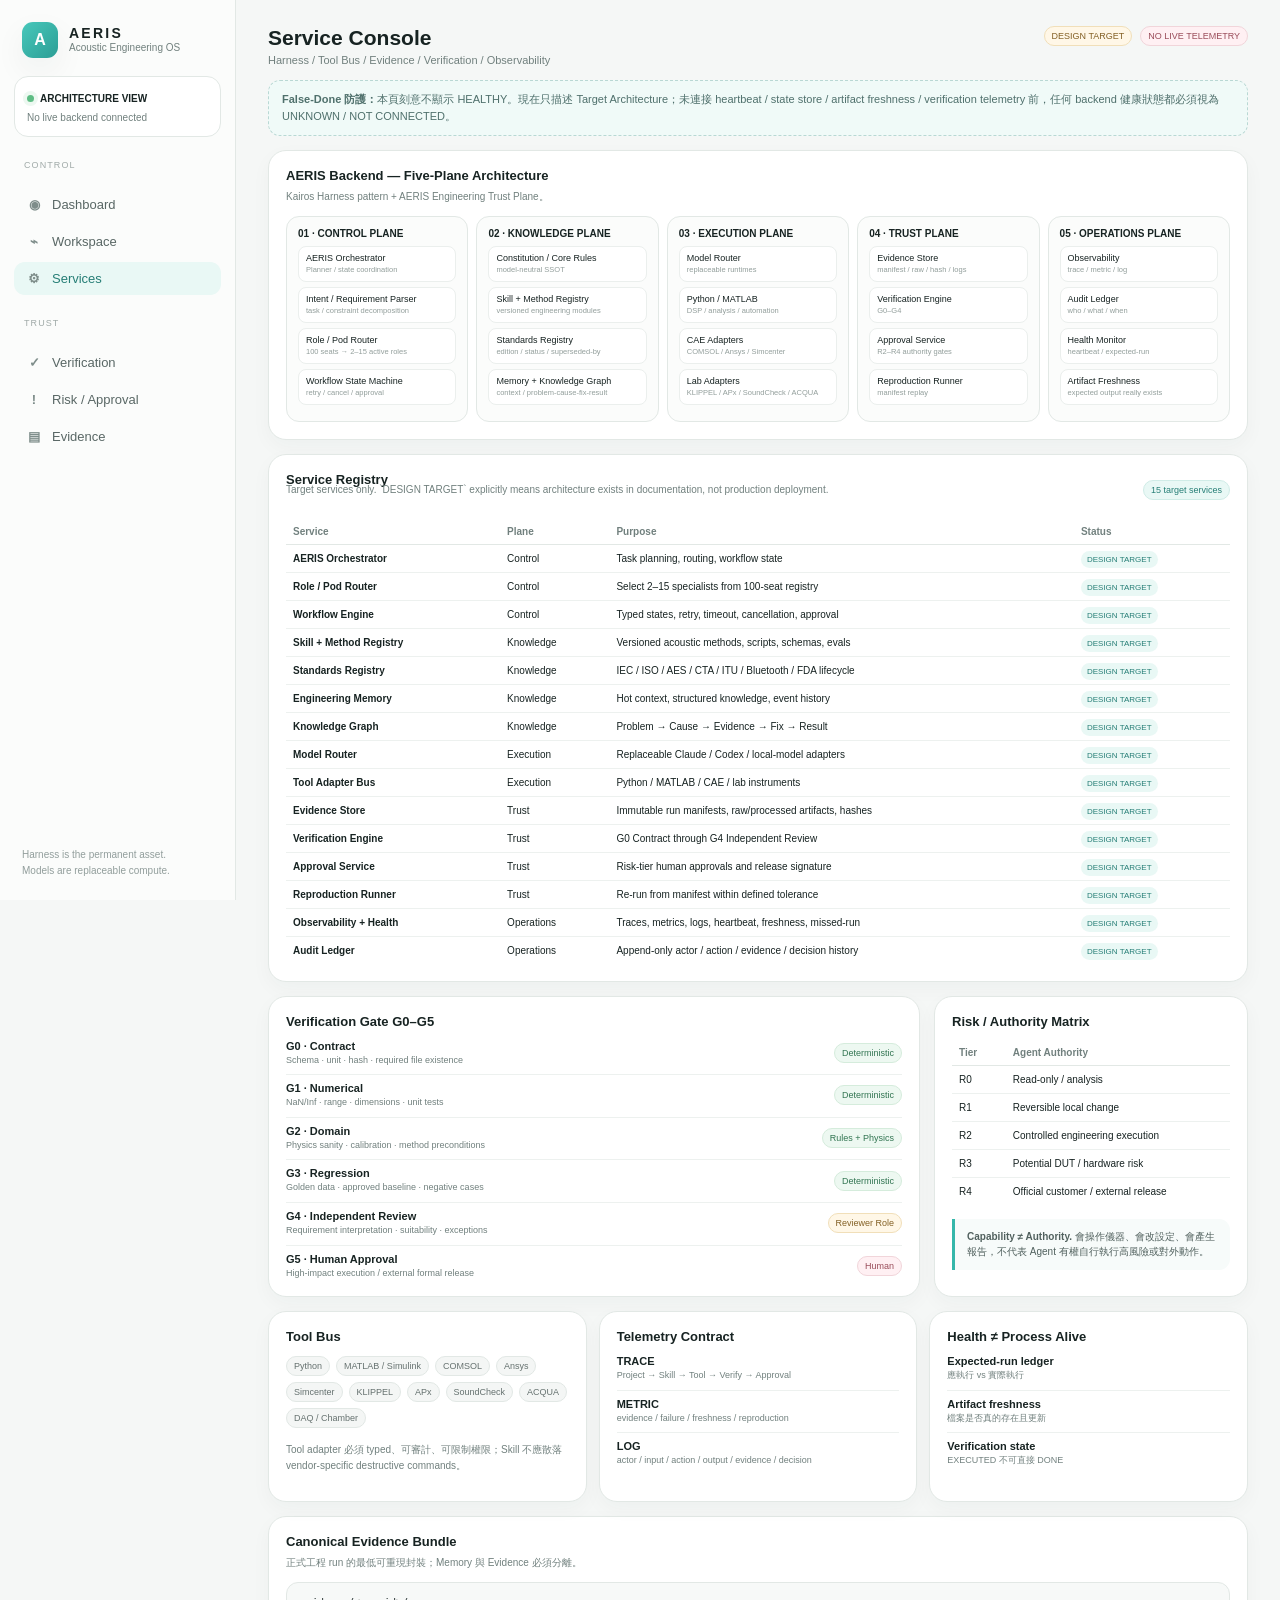
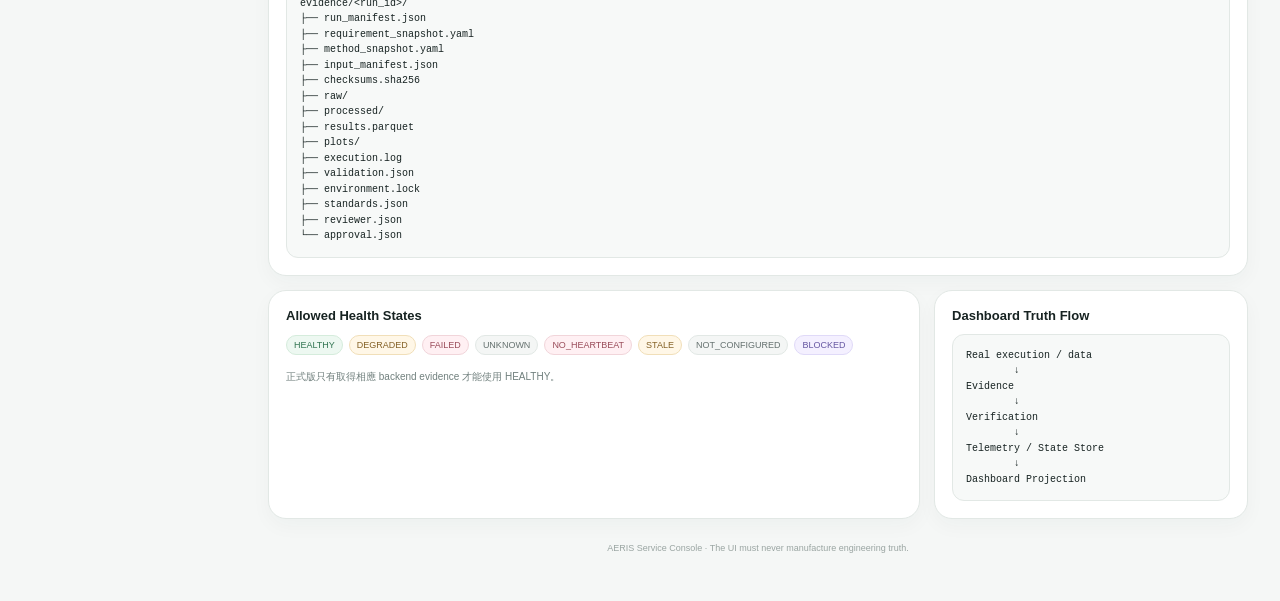
==== services.html @ 6bffca3b "feat: add AERIS service console page" ====
<!doctype html>
<html lang="zh-Hant">
<head>
<meta charset="utf-8"><meta name="viewport" content="width=device-width,initial-scale=1">
<title>AERIS — Service Console</title><link rel="stylesheet" href="aeris.css">
</head>
<body>
<div class="app">
<aside class="sidebar">
  <div class="brand"><div class="logo">A</div><div class="brand-copy"><div class="brand-name">AERIS</div><div class="tiny">Acoustic Engineering OS</div></div></div>
  <div class="system-card"><div><span class="status-dot"></span><b style="font-size:10px">ARCHITECTURE VIEW</b></div><div class="tiny system-copy" style="margin-top:5px">No live backend connected</div></div>
  <div class="nav-label">CONTROL</div>
  <nav class="nav"><a href="index.html"><b class="ico">◉</b><span>Dashboard</span></a><a href="workspace.html"><b class="ico">⌁</b><span>Workspace</span></a><a class="active" href="services.html"><b class="ico">⚙</b><span>Services</span></a></nav>
  <div class="nav-label">TRUST</div>
  <nav class="nav"><a href="#verification"><b class="ico">✓</b><span>Verification</span></a><a href="#risk"><b class="ico">!</b><span>Risk / Approval</span></a><a href="#evidence"><b class="ico">▤</b><span>Evidence</span></a></nav>
  <div class="spacer"></div><div class="sidebar-foot">Harness is the permanent asset.<br>Models are replaceable compute.</div>
</aside>
<main class="main">
  <header class="topbar"><div><h1>Service Console</h1><div class="subtitle">Harness / Tool Bus / Evidence / Verification / Observability</div></div><div class="actions"><span class="pill amber">DESIGN TARGET</span><span class="pill rose">NO LIVE TELEMETRY</span></div></header>
  <div class="notice"><b>False-Done 防護：</b>本頁刻意不顯示 HEALTHY。現在只描述 Target Architecture；未連接 heartbeat / state store / artifact freshness / verification telemetry 前，任何 backend 健康狀態都必須視為 UNKNOWN / NOT CONNECTED。</div>

  <section class="panel">
    <h3>AERIS Backend — Five-Plane Architecture</h3><div class="desc">Kairos Harness pattern + AERIS Engineering Trust Plane。</div>
    <div class="arch">
      <div class="layer"><h4>01 · CONTROL PLANE</h4><div class="svc">AERIS Orchestrator<small>Planner / state coordination</small></div><div class="svc">Intent / Requirement Parser<small>task / constraint decomposition</small></div><div class="svc">Role / Pod Router<small>100 seats → 2–15 active roles</small></div><div class="svc">Workflow State Machine<small>retry / cancel / approval</small></div></div>
      <div class="layer"><h4>02 · KNOWLEDGE PLANE</h4><div class="svc">Constitution / Core Rules<small>model-neutral SSOT</small></div><div class="svc">Skill + Method Registry<small>versioned engineering modules</small></div><div class="svc">Standards Registry<small>edition / status / superseded-by</small></div><div class="svc">Memory + Knowledge Graph<small>context / problem-cause-fix-result</small></div></div>
      <div class="layer"><h4>03 · EXECUTION PLANE</h4><div class="svc">Model Router<small>replaceable runtimes</small></div><div class="svc">Python / MATLAB<small>DSP / analysis / automation</small></div><div class="svc">CAE Adapters<small>COMSOL / Ansys / Simcenter</small></div><div class="svc">Lab Adapters<small>KLIPPEL / APx / SoundCheck / ACQUA</small></div></div>
      <div class="layer"><h4>04 · TRUST PLANE</h4><div class="svc">Evidence Store<small>manifest / raw / hash / logs</small></div><div class="svc">Verification Engine<small>G0–G4</small></div><div class="svc">Approval Service<small>R2–R4 authority gates</small></div><div class="svc">Reproduction Runner<small>manifest replay</small></div></div>
      <div class="layer"><h4>05 · OPERATIONS PLANE</h4><div class="svc">Observability<small>trace / metric / log</small></div><div class="svc">Audit Ledger<small>who / what / when</small></div><div class="svc">Health Monitor<small>heartbeat / expected-run</small></div><div class="svc">Artifact Freshness<small>expected output really exists</small></div></div>
    </div>
  </section>

  <section class="panel section">
    <div class="section-head"><div><h3>Service Registry</h3><div class="desc">Target services only. `DESIGN TARGET` explicitly means architecture exists in documentation, not production deployment.</div></div><span class="pill teal">15 target services</span></div>
    <div class="table-wrap"><table class="table"><thead><tr><th>Service</th><th>Plane</th><th>Purpose</th><th>Status</th></tr></thead><tbody>
      <tr><td><b>AERIS Orchestrator</b></td><td>Control</td><td>Task planning, routing, workflow state</td><td><span class="state target">DESIGN TARGET</span></td></tr>
      <tr><td><b>Role / Pod Router</b></td><td>Control</td><td>Select 2–15 specialists from 100-seat registry</td><td><span class="state target">DESIGN TARGET</span></td></tr>
      <tr><td><b>Workflow Engine</b></td><td>Control</td><td>Typed states, retry, timeout, cancellation, approval</td><td><span class="state target">DESIGN TARGET</span></td></tr>
      <tr><td><b>Skill + Method Registry</b></td><td>Knowledge</td><td>Versioned acoustic methods, scripts, schemas, evals</td><td><span class="state target">DESIGN TARGET</span></td></tr>
      <tr><td><b>Standards Registry</b></td><td>Knowledge</td><td>IEC / ISO / AES / CTA / ITU / Bluetooth / FDA lifecycle</td><td><span class="state target">DESIGN TARGET</span></td></tr>
      <tr><td><b>Engineering Memory</b></td><td>Knowledge</td><td>Hot context, structured knowledge, event history</td><td><span class="state target">DESIGN TARGET</span></td></tr>
      <tr><td><b>Knowledge Graph</b></td><td>Knowledge</td><td>Problem → Cause → Evidence → Fix → Result</td><td><span class="state target">DESIGN TARGET</span></td></tr>
      <tr><td><b>Model Router</b></td><td>Execution</td><td>Replaceable Claude / Codex / local-model adapters</td><td><span class="state target">DESIGN TARGET</span></td></tr>
      <tr><td><b>Tool Adapter Bus</b></td><td>Execution</td><td>Python / MATLAB / CAE / lab instruments</td><td><span class="state target">DESIGN TARGET</span></td></tr>
      <tr><td><b>Evidence Store</b></td><td>Trust</td><td>Immutable run manifests, raw/processed artifacts, hashes</td><td><span class="state target">DESIGN TARGET</span></td></tr>
      <tr><td><b>Verification Engine</b></td><td>Trust</td><td>G0 Contract through G4 Independent Review</td><td><span class="state target">DESIGN TARGET</span></td></tr>
      <tr><td><b>Approval Service</b></td><td>Trust</td><td>Risk-tier human approvals and release signature</td><td><span class="state target">DESIGN TARGET</span></td></tr>
      <tr><td><b>Reproduction Runner</b></td><td>Trust</td><td>Re-run from manifest within defined tolerance</td><td><span class="state target">DESIGN TARGET</span></td></tr>
      <tr><td><b>Observability + Health</b></td><td>Operations</td><td>Traces, metrics, logs, heartbeat, freshness, missed-run</td><td><span class="state target">DESIGN TARGET</span></td></tr>
      <tr><td><b>Audit Ledger</b></td><td>Operations</td><td>Append-only actor / action / evidence / decision history</td><td><span class="state target">DESIGN TARGET</span></td></tr>
    </tbody></table></div>
  </section>

  <div class="grid2 section">
    <section class="panel" id="verification"><h3>Verification Gate G0–G5</h3><div class="list">
      <div class="row"><div><div class="name">G0 · Contract</div><div class="meta">Schema · unit · hash · required file existence</div></div><span class="pill green">Deterministic</span></div>
      <div class="row"><div><div class="name">G1 · Numerical</div><div class="meta">NaN/Inf · range · dimensions · unit tests</div></div><span class="pill green">Deterministic</span></div>
      <div class="row"><div><div class="name">G2 · Domain</div><div class="meta">Physics sanity · calibration · method preconditions</div></div><span class="pill green">Rules + Physics</span></div>
      <div class="row"><div><div class="name">G3 · Regression</div><div class="meta">Golden data · approved baseline · negative cases</div></div><span class="pill green">Deterministic</span></div>
      <div class="row"><div><div class="name">G4 · Independent Review</div><div class="meta">Requirement interpretation · suitability · exceptions</div></div><span class="pill amber">Reviewer Role</span></div>
      <div class="row"><div><div class="name">G5 · Human Approval</div><div class="meta">High-impact execution / external formal release</div></div><span class="pill rose">Human</span></div>
    </div></section>
    <section class="panel" id="risk"><h3>Risk / Authority Matrix</h3><div class="table-wrap"><table class="table"><thead><tr><th>Tier</th><th>Agent Authority</th><th>Required Gate</th></tr></thead><tbody>
      <tr><td>R0</td><td>Read-only / analysis</td><td>Evidence logging</td></tr><tr><td>R1</td><td>Reversible local change</td><td>Tests + Git diff</td></tr><tr><td>R2</td><td>Controlled engineering execution</td><td>Preconditions / reviewer</td></tr><tr><td>R3</td><td>Potential DUT / hardware risk</td><td>Explicit Human approval</td></tr><tr><td>R4</td><td>Official customer / external release</td><td>Independent review + Human signature</td></tr>
    </tbody></table></div><div class="callout section"><b>Capability ≠ Authority.</b> 會操作儀器、會改設定、會產生報告，不代表 Agent 有權自行執行高風險或對外動作。</div></section>
  </div>

  <section class="grid3 section">
    <div class="panel"><h3>Tool Bus</h3><div class="tags"><span class="tag">Python</span><span class="tag">MATLAB / Simulink</span><span class="tag">COMSOL</span><span class="tag">Ansys</span><span class="tag">Simcenter</span><span class="tag">KLIPPEL</span><span class="tag">APx</span><span class="tag">SoundCheck</span><span class="tag">ACQUA</span><span class="tag">DAQ / Chamber</span></div><div class="desc section">Tool adapter 必須 typed、可審計、可限制權限；Skill 不應散落 vendor-specific destructive commands。</div></div>
    <div class="panel"><h3>Telemetry Contract</h3><div class="list"><div class="row"><div><div class="name">TRACE</div><div class="meta">Project → Skill → Tool → Verify → Approval</div></div></div><div class="row"><div><div class="name">METRIC</div><div class="meta">evidence / failure / freshness / reproduction</div></div></div><div class="row"><div><div class="name">LOG</div><div class="meta">actor / input / action / output / evidence / decision</div></div></div></div></div>
    <div class="panel"><h3>Health ≠ Process Alive</h3><div class="list"><div class="row"><div><div class="name">Expected-run ledger</div><div class="meta">應執行 vs 實際執行</div></div></div><div class="row"><div><div class="name">Artifact freshness</div><div class="meta">檔案是否真的存在且更新</div></div></div><div class="row"><div><div class="name">Verification state</div><div class="meta">EXECUTED 不可直接 DONE</div></div></div></div></div>
  </section>

  <section class="panel section" id="evidence">
    <h3>Canonical Evidence Bundle</h3><div class="desc">正式工程 run 的最低可重現封裝；Memory 與 Evidence 必須分離。</div>
    <div class="code">evidence/&lt;run_id&gt;/
├── run_manifest.json
├── requirement_snapshot.yaml
├── method_snapshot.yaml
├── input_manifest.json
├── checksums.sha256
├── raw/
├── processed/
├── results.parquet
├── plots/
├── execution.log
├── validation.json
├── environment.lock
├── standards.json
├── reviewer.json
└── approval.json</div>
  </section>

  <section class="grid2 section">
    <div class="panel"><h3>Allowed Health States</h3><div class="tags"><span class="pill green">HEALTHY</span><span class="pill amber">DEGRADED</span><span class="pill rose">FAILED</span><span class="pill">UNKNOWN</span><span class="pill rose">NO_HEARTBEAT</span><span class="pill amber">STALE</span><span class="pill">NOT_CONFIGURED</span><span class="pill purple">BLOCKED</span></div><div class="desc section">正式版只有取得相應 backend evidence 才能使用 HEALTHY。</div></div>
    <div class="panel"><h3>Dashboard Truth Flow</h3><div class="code">Real execution / data
        ↓
Evidence
        ↓
Verification
        ↓
Telemetry / State Store
        ↓
Dashboard Projection</div></div>
  </section>
  <div class="footer">AERIS Service Console · The UI must never manufacture engineering truth.</div>
</main>
</div>
</body></html>
---- aeris.css ----
:root{
  --bg:#f5f7f6;
  --panel:#ffffff;
  --panel-soft:#fbfcfb;
  --text:#172322;
  --muted:#71807e;
  --line:#e2e8e5;
  --teal:#35b7aa;
  --teal-deep:#267e76;
  --teal-soft:#e9f8f5;
  --green:#5ebd84;
  --green-soft:#edf8f1;
  --amber:#e4ad4c;
  --amber-soft:#fff7e7;
  --rose:#d97888;
  --rose-soft:#fff0f3;
  --purple:#9c8ed8;
  --purple-soft:#f4f0ff;
  --shadow:0 12px 32px rgba(28,58,54,.06);
  --radius:18px;
}
*{box-sizing:border-box}
html{scroll-behavior:smooth}
body{
  margin:0;
  background:var(--bg);
  color:var(--text);
  font-family:Inter,-apple-system,BlinkMacSystemFont,"Segoe UI","Noto Sans TC","PingFang TC","Microsoft JhengHei",sans-serif;
  -webkit-font-smoothing:antialiased;
}
a{color:inherit;text-decoration:none}
button,input,select,textarea{font:inherit}
.app{min-height:100vh;display:grid;grid-template-columns:236px minmax(0,1fr)}
.sidebar{
  position:sticky;top:0;height:100vh;
  background:#fbfcfb;border-right:1px solid var(--line);
  padding:22px 14px;display:flex;flex-direction:column;gap:18px;
}
.brand{display:flex;align-items:center;gap:11px;padding:0 8px}
.logo{
  width:36px;height:36px;border-radius:11px;display:grid;place-items:center;
  font-weight:800;color:#fff;background:linear-gradient(135deg,#47c8bb,#2c9e95);
  box-shadow:var(--shadow)
}
.brand-name{font-size:14px;font-weight:800;letter-spacing:.16em}
.tiny{font-size:10px;color:var(--muted);line-height:1.4}
.system-card{border:1px solid var(--line);border-radius:14px;background:#fff;padding:11px 12px}
.status-dot{width:7px;height:7px;border-radius:100px;background:var(--green);display:inline-block;margin-right:6px;box-shadow:0 0 0 4px var(--green-soft)}
.nav-label{font-size:9px;color:#a0aaa8;padding:0 10px;margin-top:5px;text-transform:uppercase;letter-spacing:.12em}
.nav{display:flex;flex-direction:column;gap:4px}
.nav a{padding:9px 11px;border-radius:11px;color:#596765;font-size:13px;display:flex;gap:9px;align-items:center}
.nav a:hover,.nav a.active{background:var(--teal-soft);color:var(--teal-deep)}
.nav .ico{width:18px;text-align:center;color:#7e8d8a}
.spacer{flex:1}
.sidebar-foot{font-size:10px;color:#929e9c;line-height:1.55;padding:0 8px}
.main{min-width:0;padding:26px 32px 48px}
.topbar{display:flex;align-items:flex-start;justify-content:space-between;gap:18px;margin-bottom:14px}
.topbar h1{font-size:21px;margin:0 0 4px;font-weight:760}
.subtitle{font-size:11px;color:var(--muted)}
.actions{display:flex;align-items:center;gap:8px;flex-wrap:wrap;justify-content:flex-end}
.btn{border:1px solid var(--line);background:#fff;border-radius:10px;padding:9px 12px;font-size:11px;color:#485754;cursor:pointer}
.btn:hover{border-color:#b8cbc7}
.btn.primary{background:#1f2c2b;color:#fff;border-color:#1f2c2b}
.notice{border:1px dashed #b9d8d4;background:#f0faf8;border-radius:12px;padding:10px 13px;color:#4f706c;font-size:11px;line-height:1.55;margin-bottom:14px}
.hero{background:linear-gradient(120deg,#f6fffd,#fff9f6 55%,#faf8ff);border:1px solid var(--line);border-radius:22px;padding:24px;box-shadow:var(--shadow)}
.hero h2{font-size:29px;margin:6px 0 5px;letter-spacing:-.02em}
.hero p{max-width:980px;color:#536360;font-size:13px;line-height:1.75;margin:8px 0}
.eyebrow{font-size:10px;color:var(--teal-deep);font-weight:700;letter-spacing:.04em;text-transform:uppercase}
.tags{display:flex;flex-wrap:wrap;gap:6px;margin-top:12px}
.tag,.pill{font-size:9px;padding:4px 7px;border-radius:999px;border:1px solid var(--line);background:#f4f6f5;color:#65716f;display:inline-flex;align-items:center;gap:4px;white-space:nowrap}
.pill.teal{background:var(--teal-soft);border-color:#d0ece7;color:var(--teal-deep)}
.pill.green{background:var(--green-soft);border-color:#d5ecdc;color:#327552}
.pill.amber{background:var(--amber-soft);border-color:#f1dfb9;color:#846126}
.pill.rose{background:var(--rose-soft);border-color:#f1d5da;color:#9a4c5a}
.pill.purple{background:var(--purple-soft);border-color:#e0daf8;color:#6657a2}
.stats{display:grid;grid-template-columns:repeat(5,minmax(0,1fr));gap:10px;margin:13px 0 16px}
.stat{background:#fff;border:1px solid var(--line);border-radius:14px;padding:13px 14px}
.stat .label{font-size:10px;color:var(--muted)}
.stat .value{font-size:23px;font-weight:780;margin-top:4px;letter-spacing:-.03em}
.stat .small{font-size:9px;color:#97a19f;margin-top:3px;line-height:1.4}
.grid2{display:grid;grid-template-columns:minmax(0,1.35fr) minmax(0,.65fr);gap:14px}
.grid3{display:grid;grid-template-columns:repeat(3,minmax(0,1fr));gap:12px}
.grid4{display:grid;grid-template-columns:repeat(4,minmax(0,1fr));gap:10px}
.panel{background:var(--panel);border:1px solid var(--line);border-radius:var(--radius);padding:17px;box-shadow:0 7px 20px rgba(32,61,57,.035);min-width:0}
.panel h3{font-size:13px;margin:0 0 11px;font-weight:740}
.panel h4{font-size:11px;margin:0 0 8px}
.desc{font-size:10px;color:var(--muted);line-height:1.55;margin-top:-5px;margin-bottom:11px}
.section{margin-top:14px}
.section-head{display:flex;align-items:center;justify-content:space-between;gap:12px;margin-bottom:10px}
.section-head h3{margin:0}
.pipeline{display:grid;grid-template-columns:repeat(8,minmax(0,1fr));gap:6px}
.step{border:1px solid var(--line);border-radius:11px;background:#fafcfb;text-align:center;padding:9px 6px;min-height:54px;display:flex;flex-direction:column;justify-content:center}
.step b{font-size:9px;letter-spacing:.03em}.step span{font-size:8px;color:var(--muted);margin-top:3px}
.step.done{background:var(--green-soft);border-color:#d4ecdc}.step.active{background:var(--teal-soft);border-color:#c8e8e3}
.list{display:flex;flex-direction:column;gap:7px}
.row{display:flex;align-items:center;justify-content:space-between;gap:10px;border-bottom:1px solid #edf1ef;padding-bottom:8px}
.row:last-child{border-bottom:0;padding-bottom:0}.row .name{font-size:11px;font-weight:650}.row .meta{font-size:9px;color:var(--muted);line-height:1.4;margin-top:2px}
.kpi{display:grid;grid-template-columns:1fr auto;gap:7px 11px;font-size:10px}.bar{height:7px;background:#edf1ef;border-radius:99px;overflow:hidden;grid-column:1/3}.bar i{display:block;height:100%;background:linear-gradient(90deg,#6bc8bd,#9cddd5);border-radius:99px}
.pod{display:flex;flex-wrap:wrap;gap:7px}.person{border:1px solid var(--line);background:#fbfcfc;border-radius:10px;padding:8px 9px;font-size:9px;color:var(--muted)}.person b{display:block;color:var(--text);font-size:10px;margin-bottom:2px}
.searchbar{display:flex;gap:8px;flex-wrap:wrap;margin-bottom:11px}.searchbar input,.searchbar select,.field input,.field select,.field textarea{border:1px solid var(--line);background:#fff;border-radius:10px;padding:9px 10px;font-size:11px;color:var(--text);outline:none}.searchbar input{min-width:240px;flex:1}.searchbar input:focus,.searchbar select:focus,.field input:focus,.field select:focus,.field textarea:focus{border-color:#86cec6;box-shadow:0 0 0 3px #e8f7f5}
.roles{display:grid;grid-template-columns:repeat(4,minmax(0,1fr));gap:7px}.role{border:1px solid var(--line);background:#fff;border-radius:11px;padding:9px}.role .id{font-size:8px;color:#9da7a5}.role b{display:block;font-size:10px;line-height:1.3;margin:4px 0 6px}.role-meta{display:flex;gap:4px;flex-wrap:wrap}.role-meta span{font-size:8px;background:#f3f5f4;border-radius:99px;padding:3px 5px;color:#6e7a78}
.formgrid{display:grid;grid-template-columns:repeat(3,minmax(0,1fr));gap:9px}.field{display:flex;flex-direction:column;gap:5px}.field label{font-size:9px;color:var(--muted);font-weight:700}.field.full{grid-column:1/-1}.field textarea{min-height:124px;resize:vertical;line-height:1.55}
.command{display:flex;gap:8px;margin-top:11px}
.arch{display:grid;grid-template-columns:repeat(5,minmax(0,1fr));gap:8px}.layer{border:1px solid var(--line);border-radius:13px;padding:11px;background:#fbfcfb}.layer h4{font-size:10px;margin:0 0 7px}.svc{font-size:9px;border:1px solid #ebefed;background:#fff;border-radius:8px;padding:6px 7px;margin:5px 0}.svc small{display:block;color:#929e9b;margin-top:2px;line-height:1.35}
.table-wrap{overflow:auto}.table{width:100%;border-collapse:collapse;font-size:10px;min-width:650px}.table th{text-align:left;color:var(--muted);font-weight:700;border-bottom:1px solid var(--line);padding:7px}.table td{border-bottom:1px solid #edf1ef;padding:8px 7px;vertical-align:top}.table tr:last-child td{border-bottom:0}
.state{font-size:8px;border-radius:99px;padding:4px 6px;background:#f2f5f4;white-space:nowrap}.state.target{background:var(--teal-soft);color:var(--teal-deep)}
.timeline{display:flex;flex-direction:column;gap:8px}.event{display:grid;grid-template-columns:70px 1fr;gap:10px}.event time{font-size:8px;color:var(--muted);padding-top:2px}.event .body{font-size:10px;line-height:1.5;border-left:2px solid #dcebe8;padding-left:10px}
.code{font-family:"SFMono-Regular",Consolas,"Liberation Mono",monospace;font-size:10px;line-height:1.55;background:#f7f9f8;border:1px solid var(--line);border-radius:12px;padding:13px;overflow:auto;white-space:pre}
.callout{border-left:3px solid var(--teal);background:#f7fbfa;border-radius:0 11px 11px 0;padding:10px 12px;font-size:10px;color:#51615e;line-height:1.55}
.empty{border:1px dashed #d6dfdc;border-radius:12px;padding:18px;text-align:center;color:#8c9996;font-size:10px}
.footer{margin-top:24px;text-align:center;font-size:9px;color:#9aa5a2}
@media(max-width:1100px){.app{grid-template-columns:74px minmax(0,1fr)}.brand-copy,.system-copy,.nav-label,.nav a span,.sidebar-foot{display:none}.brand{justify-content:center}.nav a{justify-content:center}.stats{grid-template-columns:repeat(3,1fr)}.roles{grid-template-columns:repeat(3,1fr)}.grid2{grid-template-columns:1fr}.arch{grid-template-columns:repeat(2,1fr)}}
@media(max-width:720px){.app{display:block}.sidebar{position:static;height:auto;display:flex;flex-direction:row;align-items:center;overflow:auto;padding:9px 10px}.brand{min-width:44px;padding:0}.system-card,.spacer,.sidebar-foot{display:none}.nav{flex-direction:row}.nav a{white-space:nowrap}.main{padding:17px 12px 34px}.topbar{align-items:center}.stats{grid-template-columns:repeat(2,1fr)}.stats .stat:last-child{grid-column:1/-1}.grid3,.grid4,.formgrid{grid-template-columns:1fr}.roles{grid-template-columns:repeat(2,1fr)}.pipeline{grid-template-columns:repeat(2,1fr)}.arch{grid-template-columns:1fr}.hero{padding:19px}.hero h2{font-size:25px}}
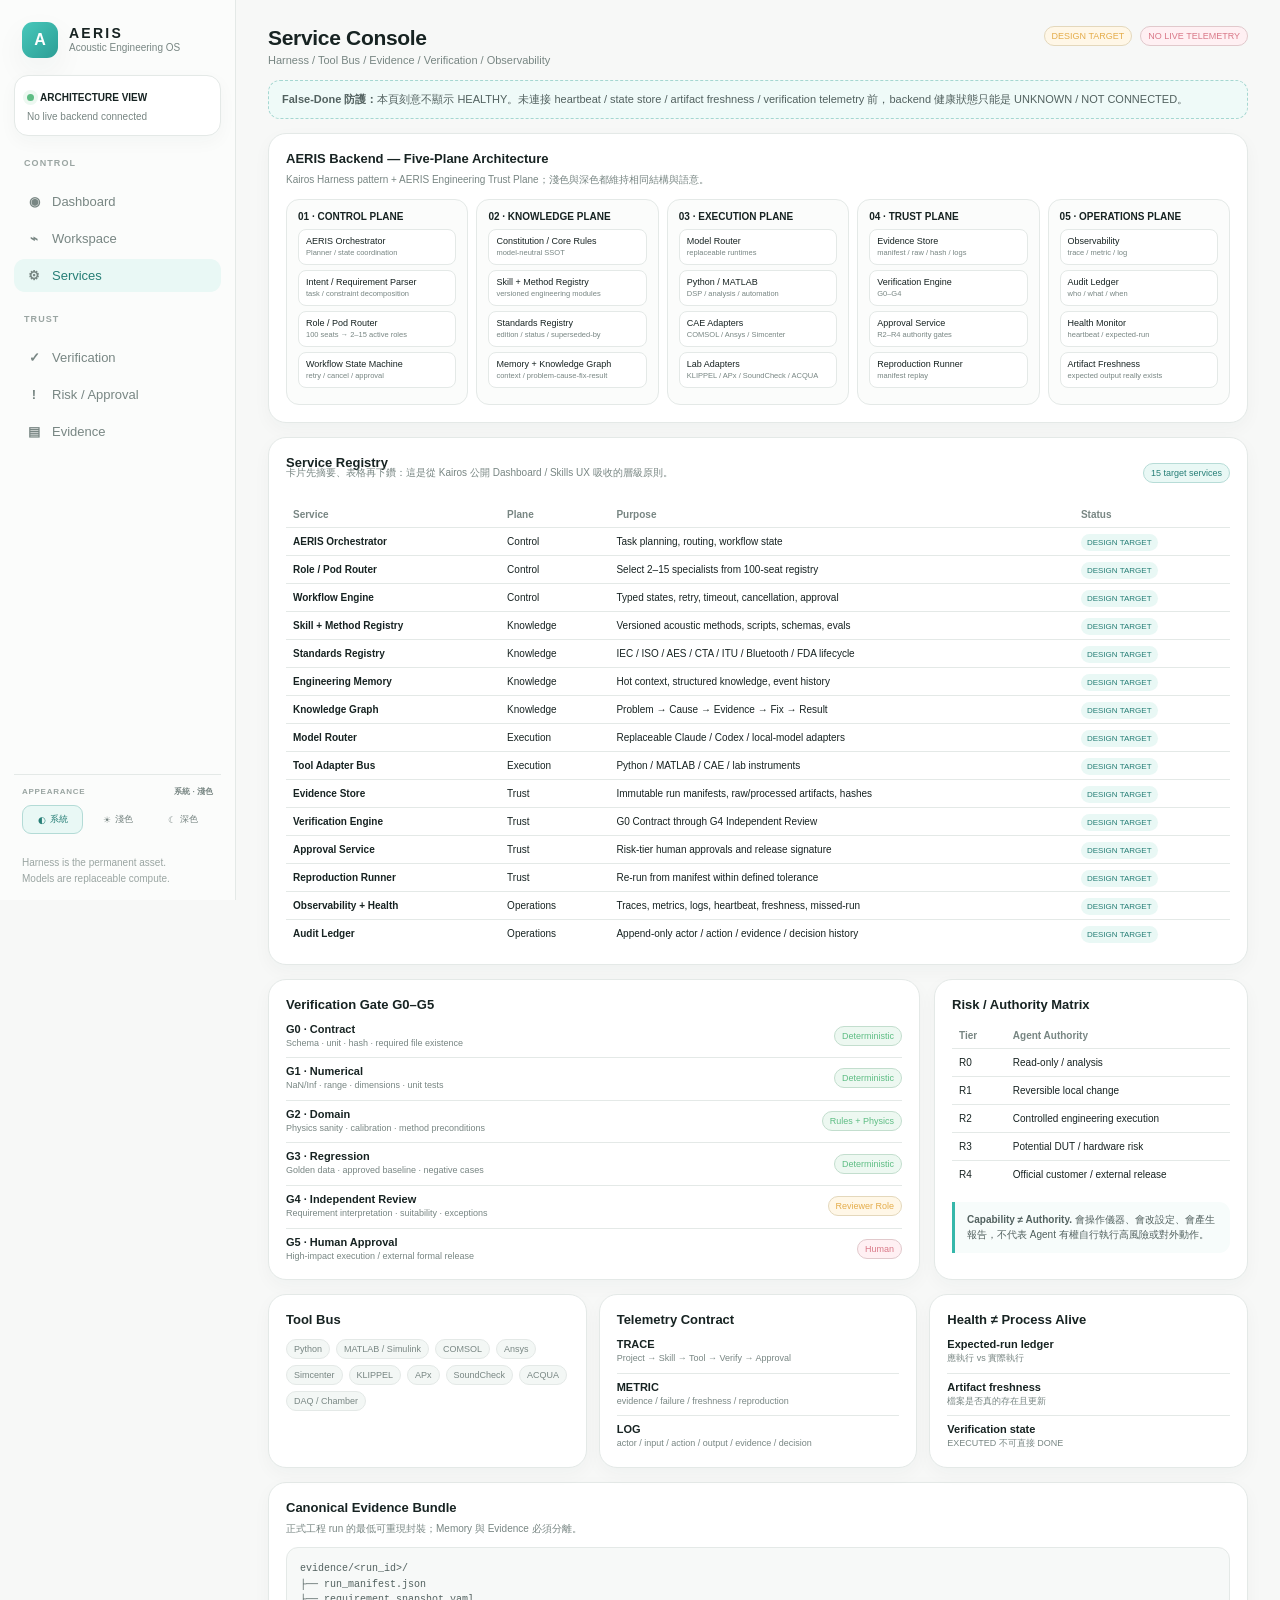
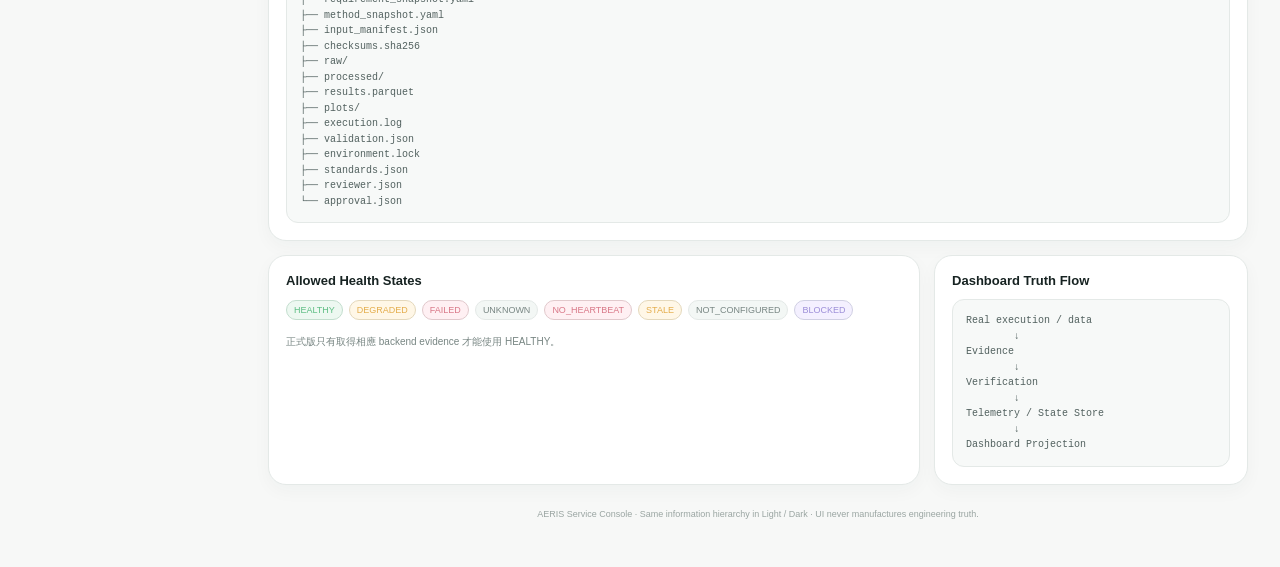
==== commit 15feb918: "feat(ui): apply Kairos-inspired theme UX to service console" ====
--- a/services.html
+++ b/services.html
@@ -2,7 +2,10 @@
 <html lang="zh-Hant">
 <head>
 <meta charset="utf-8"><meta name="viewport" content="width=device-width,initial-scale=1">
-<title>AERIS — Service Console</title><link rel="stylesheet" href="aeris.css">
+<meta name="theme-color" content="#35b7aa">
+<title>AERIS — Service Console</title>
+<link rel="stylesheet" href="aeris.css">
+<script src="aeris-theme.js"></script>
 </head>
 <body>
 <div class="app">
@@ -17,63 +20,42 @@
 </aside>
 <main class="main">
   <header class="topbar"><div><h1>Service Console</h1><div class="subtitle">Harness / Tool Bus / Evidence / Verification / Observability</div></div><div class="actions"><span class="pill amber">DESIGN TARGET</span><span class="pill rose">NO LIVE TELEMETRY</span></div></header>
-  <div class="notice"><b>False-Done 防護：</b>本頁刻意不顯示 HEALTHY。現在只描述 Target Architecture；未連接 heartbeat / state store / artifact freshness / verification telemetry 前，任何 backend 健康狀態都必須視為 UNKNOWN / NOT CONNECTED。</div>
+  <div class="notice"><b>False-Done 防護：</b>本頁刻意不顯示 HEALTHY。未連接 heartbeat / state store / artifact freshness / verification telemetry 前，backend 健康狀態只能是 UNKNOWN / NOT CONNECTED。</div>
 
-  <section class="panel">
-    <h3>AERIS Backend — Five-Plane Architecture</h3><div class="desc">Kairos Harness pattern + AERIS Engineering Trust Plane。</div>
-    <div class="arch">
-      <div class="layer"><h4>01 · CONTROL PLANE</h4><div class="svc">AERIS Orchestrator<small>Planner / state coordination</small></div><div class="svc">Intent / Requirement Parser<small>task / constraint decomposition</small></div><div class="svc">Role / Pod Router<small>100 seats → 2–15 active roles</small></div><div class="svc">Workflow State Machine<small>retry / cancel / approval</small></div></div>
-      <div class="layer"><h4>02 · KNOWLEDGE PLANE</h4><div class="svc">Constitution / Core Rules<small>model-neutral SSOT</small></div><div class="svc">Skill + Method Registry<small>versioned engineering modules</small></div><div class="svc">Standards Registry<small>edition / status / superseded-by</small></div><div class="svc">Memory + Knowledge Graph<small>context / problem-cause-fix-result</small></div></div>
-      <div class="layer"><h4>03 · EXECUTION PLANE</h4><div class="svc">Model Router<small>replaceable runtimes</small></div><div class="svc">Python / MATLAB<small>DSP / analysis / automation</small></div><div class="svc">CAE Adapters<small>COMSOL / Ansys / Simcenter</small></div><div class="svc">Lab Adapters<small>KLIPPEL / APx / SoundCheck / ACQUA</small></div></div>
-      <div class="layer"><h4>04 · TRUST PLANE</h4><div class="svc">Evidence Store<small>manifest / raw / hash / logs</small></div><div class="svc">Verification Engine<small>G0–G4</small></div><div class="svc">Approval Service<small>R2–R4 authority gates</small></div><div class="svc">Reproduction Runner<small>manifest replay</small></div></div>
-      <div class="layer"><h4>05 · OPERATIONS PLANE</h4><div class="svc">Observability<small>trace / metric / log</small></div><div class="svc">Audit Ledger<small>who / what / when</small></div><div class="svc">Health Monitor<small>heartbeat / expected-run</small></div><div class="svc">Artifact Freshness<small>expected output really exists</small></div></div>
-    </div>
-  </section>
+  <section class="panel"><h3>AERIS Backend — Five-Plane Architecture</h3><div class="desc">Kairos Harness pattern + AERIS Engineering Trust Plane；淺色與深色都維持相同結構與語意。</div><div class="arch">
+    <div class="layer"><h4>01 · CONTROL PLANE</h4><div class="svc">AERIS Orchestrator<small>Planner / state coordination</small></div><div class="svc">Intent / Requirement Parser<small>task / constraint decomposition</small></div><div class="svc">Role / Pod Router<small>100 seats → 2–15 active roles</small></div><div class="svc">Workflow State Machine<small>retry / cancel / approval</small></div></div>
+    <div class="layer"><h4>02 · KNOWLEDGE PLANE</h4><div class="svc">Constitution / Core Rules<small>model-neutral SSOT</small></div><div class="svc">Skill + Method Registry<small>versioned engineering modules</small></div><div class="svc">Standards Registry<small>edition / status / superseded-by</small></div><div class="svc">Memory + Knowledge Graph<small>context / problem-cause-fix-result</small></div></div>
+    <div class="layer"><h4>03 · EXECUTION PLANE</h4><div class="svc">Model Router<small>replaceable runtimes</small></div><div class="svc">Python / MATLAB<small>DSP / analysis / automation</small></div><div class="svc">CAE Adapters<small>COMSOL / Ansys / Simcenter</small></div><div class="svc">Lab Adapters<small>KLIPPEL / APx / SoundCheck / ACQUA</small></div></div>
+    <div class="layer"><h4>04 · TRUST PLANE</h4><div class="svc">Evidence Store<small>manifest / raw / hash / logs</small></div><div class="svc">Verification Engine<small>G0–G4</small></div><div class="svc">Approval Service<small>R2–R4 authority gates</small></div><div class="svc">Reproduction Runner<small>manifest replay</small></div></div>
+    <div class="layer"><h4>05 · OPERATIONS PLANE</h4><div class="svc">Observability<small>trace / metric / log</small></div><div class="svc">Audit Ledger<small>who / what / when</small></div><div class="svc">Health Monitor<small>heartbeat / expected-run</small></div><div class="svc">Artifact Freshness<small>expected output really exists</small></div></div>
+  </div></section>
 
-  <section class="panel section">
-    <div class="section-head"><div><h3>Service Registry</h3><div class="desc">Target services only. `DESIGN TARGET` explicitly means architecture exists in documentation, not production deployment.</div></div><span class="pill teal">15 target services</span></div>
-    <div class="table-wrap"><table class="table"><thead><tr><th>Service</th><th>Plane</th><th>Purpose</th><th>Status</th></tr></thead><tbody>
-      <tr><td><b>AERIS Orchestrator</b></td><td>Control</td><td>Task planning, routing, workflow state</td><td><span class="state target">DESIGN TARGET</span></td></tr>
-      <tr><td><b>Role / Pod Router</b></td><td>Control</td><td>Select 2–15 specialists from 100-seat registry</td><td><span class="state target">DESIGN TARGET</span></td></tr>
-      <tr><td><b>Workflow Engine</b></td><td>Control</td><td>Typed states, retry, timeout, cancellation, approval</td><td><span class="state target">DESIGN TARGET</span></td></tr>
-      <tr><td><b>Skill + Method Registry</b></td><td>Knowledge</td><td>Versioned acoustic methods, scripts, schemas, evals</td><td><span class="state target">DESIGN TARGET</span></td></tr>
-      <tr><td><b>Standards Registry</b></td><td>Knowledge</td><td>IEC / ISO / AES / CTA / ITU / Bluetooth / FDA lifecycle</td><td><span class="state target">DESIGN TARGET</span></td></tr>
-      <tr><td><b>Engineering Memory</b></td><td>Knowledge</td><td>Hot context, structured knowledge, event history</td><td><span class="state target">DESIGN TARGET</span></td></tr>
-      <tr><td><b>Knowledge Graph</b></td><td>Knowledge</td><td>Problem → Cause → Evidence → Fix → Result</td><td><span class="state target">DESIGN TARGET</span></td></tr>
-      <tr><td><b>Model Router</b></td><td>Execution</td><td>Replaceable Claude / Codex / local-model adapters</td><td><span class="state target">DESIGN TARGET</span></td></tr>
-      <tr><td><b>Tool Adapter Bus</b></td><td>Execution</td><td>Python / MATLAB / CAE / lab instruments</td><td><span class="state target">DESIGN TARGET</span></td></tr>
-      <tr><td><b>Evidence Store</b></td><td>Trust</td><td>Immutable run manifests, raw/processed artifacts, hashes</td><td><span class="state target">DESIGN TARGET</span></td></tr>
-      <tr><td><b>Verification Engine</b></td><td>Trust</td><td>G0 Contract through G4 Independent Review</td><td><span class="state target">DESIGN TARGET</span></td></tr>
-      <tr><td><b>Approval Service</b></td><td>Trust</td><td>Risk-tier human approvals and release signature</td><td><span class="state target">DESIGN TARGET</span></td></tr>
-      <tr><td><b>Reproduction Runner</b></td><td>Trust</td><td>Re-run from manifest within defined tolerance</td><td><span class="state target">DESIGN TARGET</span></td></tr>
-      <tr><td><b>Observability + Health</b></td><td>Operations</td><td>Traces, metrics, logs, heartbeat, freshness, missed-run</td><td><span class="state target">DESIGN TARGET</span></td></tr>
-      <tr><td><b>Audit Ledger</b></td><td>Operations</td><td>Append-only actor / action / evidence / decision history</td><td><span class="state target">DESIGN TARGET</span></td></tr>
-    </tbody></table></div>
-  </section>
+  <section class="panel section"><div class="section-head"><div><h3>Service Registry</h3><div class="desc">卡片先摘要、表格再下鑽：這是從 Kairos 公開 Dashboard / Skills UX 吸收的層級原則。</div></div><span class="pill teal">15 target services</span></div><div class="table-wrap"><table class="table"><thead><tr><th>Service</th><th>Plane</th><th>Purpose</th><th>Status</th></tr></thead><tbody>
+    <tr><td><b>AERIS Orchestrator</b></td><td>Control</td><td>Task planning, routing, workflow state</td><td><span class="state target">DESIGN TARGET</span></td></tr>
+    <tr><td><b>Role / Pod Router</b></td><td>Control</td><td>Select 2–15 specialists from 100-seat registry</td><td><span class="state target">DESIGN TARGET</span></td></tr>
+    <tr><td><b>Workflow Engine</b></td><td>Control</td><td>Typed states, retry, timeout, cancellation, approval</td><td><span class="state target">DESIGN TARGET</span></td></tr>
+    <tr><td><b>Skill + Method Registry</b></td><td>Knowledge</td><td>Versioned acoustic methods, scripts, schemas, evals</td><td><span class="state target">DESIGN TARGET</span></td></tr>
+    <tr><td><b>Standards Registry</b></td><td>Knowledge</td><td>IEC / ISO / AES / CTA / ITU / Bluetooth / FDA lifecycle</td><td><span class="state target">DESIGN TARGET</span></td></tr>
+    <tr><td><b>Engineering Memory</b></td><td>Knowledge</td><td>Hot context, structured knowledge, event history</td><td><span class="state target">DESIGN TARGET</span></td></tr>
+    <tr><td><b>Knowledge Graph</b></td><td>Knowledge</td><td>Problem → Cause → Evidence → Fix → Result</td><td><span class="state target">DESIGN TARGET</span></td></tr>
+    <tr><td><b>Model Router</b></td><td>Execution</td><td>Replaceable Claude / Codex / local-model adapters</td><td><span class="state target">DESIGN TARGET</span></td></tr>
+    <tr><td><b>Tool Adapter Bus</b></td><td>Execution</td><td>Python / MATLAB / CAE / lab instruments</td><td><span class="state target">DESIGN TARGET</span></td></tr>
+    <tr><td><b>Evidence Store</b></td><td>Trust</td><td>Immutable run manifests, raw/processed artifacts, hashes</td><td><span class="state target">DESIGN TARGET</span></td></tr>
+    <tr><td><b>Verification Engine</b></td><td>Trust</td><td>G0 Contract through G4 Independent Review</td><td><span class="state target">DESIGN TARGET</span></td></tr>
+    <tr><td><b>Approval Service</b></td><td>Trust</td><td>Risk-tier human approvals and release signature</td><td><span class="state target">DESIGN TARGET</span></td></tr>
+    <tr><td><b>Reproduction Runner</b></td><td>Trust</td><td>Re-run from manifest within defined tolerance</td><td><span class="state target">DESIGN TARGET</span></td></tr>
+    <tr><td><b>Observability + Health</b></td><td>Operations</td><td>Traces, metrics, logs, heartbeat, freshness, missed-run</td><td><span class="state target">DESIGN TARGET</span></td></tr>
+    <tr><td><b>Audit Ledger</b></td><td>Operations</td><td>Append-only actor / action / evidence / decision history</td><td><span class="state target">DESIGN TARGET</span></td></tr>
+  </tbody></table></div></section>
 
   <div class="grid2 section">
-    <section class="panel" id="verification"><h3>Verification Gate G0–G5</h3><div class="list">
-      <div class="row"><div><div class="name">G0 · Contract</div><div class="meta">Schema · unit · hash · required file existence</div></div><span class="pill green">Deterministic</span></div>
-      <div class="row"><div><div class="name">G1 · Numerical</div><div class="meta">NaN/Inf · range · dimensions · unit tests</div></div><span class="pill green">Deterministic</span></div>
-      <div class="row"><div><div class="name">G2 · Domain</div><div class="meta">Physics sanity · calibration · method preconditions</div></div><span class="pill green">Rules + Physics</span></div>
-      <div class="row"><div><div class="name">G3 · Regression</div><div class="meta">Golden data · approved baseline · negative cases</div></div><span class="pill green">Deterministic</span></div>
-      <div class="row"><div><div class="name">G4 · Independent Review</div><div class="meta">Requirement interpretation · suitability · exceptions</div></div><span class="pill amber">Reviewer Role</span></div>
-      <div class="row"><div><div class="name">G5 · Human Approval</div><div class="meta">High-impact execution / external formal release</div></div><span class="pill rose">Human</span></div>
-    </div></section>
-    <section class="panel" id="risk"><h3>Risk / Authority Matrix</h3><div class="table-wrap"><table class="table"><thead><tr><th>Tier</th><th>Agent Authority</th><th>Required Gate</th></tr></thead><tbody>
-      <tr><td>R0</td><td>Read-only / analysis</td><td>Evidence logging</td></tr><tr><td>R1</td><td>Reversible local change</td><td>Tests + Git diff</td></tr><tr><td>R2</td><td>Controlled engineering execution</td><td>Preconditions / reviewer</td></tr><tr><td>R3</td><td>Potential DUT / hardware risk</td><td>Explicit Human approval</td></tr><tr><td>R4</td><td>Official customer / external release</td><td>Independent review + Human signature</td></tr>
-    </tbody></table></div><div class="callout section"><b>Capability ≠ Authority.</b> 會操作儀器、會改設定、會產生報告，不代表 Agent 有權自行執行高風險或對外動作。</div></section>
+    <section class="panel" id="verification"><h3>Verification Gate G0–G5</h3><div class="list"><div class="row"><div><div class="name">G0 · Contract</div><div class="meta">Schema · unit · hash · required file existence</div></div><span class="pill green">Deterministic</span></div><div class="row"><div><div class="name">G1 · Numerical</div><div class="meta">NaN/Inf · range · dimensions · unit tests</div></div><span class="pill green">Deterministic</span></div><div class="row"><div><div class="name">G2 · Domain</div><div class="meta">Physics sanity · calibration · method preconditions</div></div><span class="pill green">Rules + Physics</span></div><div class="row"><div><div class="name">G3 · Regression</div><div class="meta">Golden data · approved baseline · negative cases</div></div><span class="pill green">Deterministic</span></div><div class="row"><div><div class="name">G4 · Independent Review</div><div class="meta">Requirement interpretation · suitability · exceptions</div></div><span class="pill amber">Reviewer Role</span></div><div class="row"><div><div class="name">G5 · Human Approval</div><div class="meta">High-impact execution / external formal release</div></div><span class="pill rose">Human</span></div></div></section>
+    <section class="panel" id="risk"><h3>Risk / Authority Matrix</h3><div class="table-wrap"><table class="table"><thead><tr><th>Tier</th><th>Agent Authority</th><th>Required Gate</th></tr></thead><tbody><tr><td>R0</td><td>Read-only / analysis</td><td>Evidence logging</td></tr><tr><td>R1</td><td>Reversible local change</td><td>Tests + Git diff</td></tr><tr><td>R2</td><td>Controlled engineering execution</td><td>Preconditions / reviewer</td></tr><tr><td>R3</td><td>Potential DUT / hardware risk</td><td>Explicit Human approval</td></tr><tr><td>R4</td><td>Official customer / external release</td><td>Independent review + Human signature</td></tr></tbody></table></div><div class="callout section"><b>Capability ≠ Authority.</b> 會操作儀器、會改設定、會產生報告，不代表 Agent 有權自行執行高風險或對外動作。</div></section>
   </div>
 
-  <section class="grid3 section">
-    <div class="panel"><h3>Tool Bus</h3><div class="tags"><span class="tag">Python</span><span class="tag">MATLAB / Simulink</span><span class="tag">COMSOL</span><span class="tag">Ansys</span><span class="tag">Simcenter</span><span class="tag">KLIPPEL</span><span class="tag">APx</span><span class="tag">SoundCheck</span><span class="tag">ACQUA</span><span class="tag">DAQ / Chamber</span></div><div class="desc section">Tool adapter 必須 typed、可審計、可限制權限；Skill 不應散落 vendor-specific destructive commands。</div></div>
-    <div class="panel"><h3>Telemetry Contract</h3><div class="list"><div class="row"><div><div class="name">TRACE</div><div class="meta">Project → Skill → Tool → Verify → Approval</div></div></div><div class="row"><div><div class="name">METRIC</div><div class="meta">evidence / failure / freshness / reproduction</div></div></div><div class="row"><div><div class="name">LOG</div><div class="meta">actor / input / action / output / evidence / decision</div></div></div></div></div>
-    <div class="panel"><h3>Health ≠ Process Alive</h3><div class="list"><div class="row"><div><div class="name">Expected-run ledger</div><div class="meta">應執行 vs 實際執行</div></div></div><div class="row"><div><div class="name">Artifact freshness</div><div class="meta">檔案是否真的存在且更新</div></div></div><div class="row"><div><div class="name">Verification state</div><div class="meta">EXECUTED 不可直接 DONE</div></div></div></div></div>
-  </section>
+  <section class="grid3 section"><div class="panel"><h3>Tool Bus</h3><div class="tags"><span class="tag">Python</span><span class="tag">MATLAB / Simulink</span><span class="tag">COMSOL</span><span class="tag">Ansys</span><span class="tag">Simcenter</span><span class="tag">KLIPPEL</span><span class="tag">APx</span><span class="tag">SoundCheck</span><span class="tag">ACQUA</span><span class="tag">DAQ / Chamber</span></div></div><div class="panel"><h3>Telemetry Contract</h3><div class="list"><div class="row"><div><div class="name">TRACE</div><div class="meta">Project → Skill → Tool → Verify → Approval</div></div></div><div class="row"><div><div class="name">METRIC</div><div class="meta">evidence / failure / freshness / reproduction</div></div></div><div class="row"><div><div class="name">LOG</div><div class="meta">actor / input / action / output / evidence / decision</div></div></div></div></div><div class="panel"><h3>Health ≠ Process Alive</h3><div class="list"><div class="row"><div><div class="name">Expected-run ledger</div><div class="meta">應執行 vs 實際執行</div></div></div><div class="row"><div><div class="name">Artifact freshness</div><div class="meta">檔案是否真的存在且更新</div></div></div><div class="row"><div><div class="name">Verification state</div><div class="meta">EXECUTED 不可直接 DONE</div></div></div></div></div></section>
 
-  <section class="panel section" id="evidence">
-    <h3>Canonical Evidence Bundle</h3><div class="desc">正式工程 run 的最低可重現封裝；Memory 與 Evidence 必須分離。</div>
-    <div class="code">evidence/&lt;run_id&gt;/
+  <section class="panel section" id="evidence"><h3>Canonical Evidence Bundle</h3><div class="desc">正式工程 run 的最低可重現封裝；Memory 與 Evidence 必須分離。</div><div class="code">evidence/&lt;run_id&gt;/
 ├── run_manifest.json
 ├── requirement_snapshot.yaml
 ├── method_snapshot.yaml
@@ -88,12 +70,9 @@
 ├── environment.lock
 ├── standards.json
 ├── reviewer.json
-└── approval.json</div>
-  </section>
+└── approval.json</div></section>
 
-  <section class="grid2 section">
-    <div class="panel"><h3>Allowed Health States</h3><div class="tags"><span class="pill green">HEALTHY</span><span class="pill amber">DEGRADED</span><span class="pill rose">FAILED</span><span class="pill">UNKNOWN</span><span class="pill rose">NO_HEARTBEAT</span><span class="pill amber">STALE</span><span class="pill">NOT_CONFIGURED</span><span class="pill purple">BLOCKED</span></div><div class="desc section">正式版只有取得相應 backend evidence 才能使用 HEALTHY。</div></div>
-    <div class="panel"><h3>Dashboard Truth Flow</h3><div class="code">Real execution / data
+  <section class="grid2 section"><div class="panel"><h3>Allowed Health States</h3><div class="tags"><span class="pill green">HEALTHY</span><span class="pill amber">DEGRADED</span><span class="pill rose">FAILED</span><span class="pill">UNKNOWN</span><span class="pill rose">NO_HEARTBEAT</span><span class="pill amber">STALE</span><span class="pill">NOT_CONFIGURED</span><span class="pill purple">BLOCKED</span></div><div class="desc section">正式版只有取得相應 backend evidence 才能使用 HEALTHY。</div></div><div class="panel"><h3>Dashboard Truth Flow</h3><div class="code">Real execution / data
         ↓
 Evidence
         ↓
@@ -101,9 +80,8 @@
         ↓
 Telemetry / State Store
         ↓
-Dashboard Projection</div></div>
-  </section>
-  <div class="footer">AERIS Service Console · The UI must never manufacture engineering truth.</div>
+Dashboard Projection</div></div></section>
+  <div class="footer">AERIS Service Console · Same information hierarchy in Light / Dark · UI never manufactures engineering truth.</div>
 </main>
 </div>
-</body></html>+</body></html>
--- a/aeris.css
+++ b/aeris.css
@@ -1,10 +1,16 @@
 :root{
-  --bg:#f5f7f6;
+  --bg:#f7f8f7;
+  --sidebar:#fbfcfb;
   --panel:#ffffff;
   --panel-soft:#fbfcfb;
+  --control:#ffffff;
+  --control-hover:#f3f7f5;
   --text:#172322;
-  --muted:#71807e;
-  --line:#e2e8e5;
+  --text-soft:#52615f;
+  --muted:#788683;
+  --muted-2:#9aa5a2;
+  --line:#e4e9e7;
+  --line-strong:#d6dfdc;
   --teal:#35b7aa;
   --teal-deep:#267e76;
   --teal-soft:#e9f8f5;
@@ -16,98 +22,137 @@
   --rose-soft:#fff0f3;
   --purple:#9c8ed8;
   --purple-soft:#f4f0ff;
-  --shadow:0 12px 32px rgba(28,58,54,.06);
+  --hero-a:#f4fffd;
+  --hero-b:#fff9f6;
+  --hero-c:#faf8ff;
+  --code:#f7f9f8;
+  --shadow:0 12px 32px rgba(28,58,54,.055);
+  --shadow-soft:0 6px 18px rgba(28,58,54,.035);
+  --focus:0 0 0 3px rgba(53,183,170,.16);
   --radius:18px;
+  color-scheme:light;
+}
+html[data-theme="dark"]{
+  --bg:#0d1211;
+  --sidebar:#0f1514;
+  --panel:#121918;
+  --panel-soft:#101615;
+  --control:#151d1b;
+  --control-hover:#1a2422;
+  --text:#e7efed;
+  --text-soft:#b4c0bd;
+  --muted:#879693;
+  --muted-2:#667572;
+  --line:#26322f;
+  --line-strong:#344440;
+  --teal:#5ed2c3;
+  --teal-deep:#8be2d6;
+  --teal-soft:#15302c;
+  --green:#78d49a;
+  --green-soft:#182d21;
+  --amber:#efbf67;
+  --amber-soft:#352a17;
+  --rose:#eb91a0;
+  --rose-soft:#371f25;
+  --purple:#b6a6ef;
+  --purple-soft:#28223d;
+  --hero-a:#10231f;
+  --hero-b:#201a1b;
+  --hero-c:#1b1823;
+  --code:#0f1615;
+  --shadow:0 14px 38px rgba(0,0,0,.22);
+  --shadow-soft:0 7px 20px rgba(0,0,0,.15);
+  --focus:0 0 0 3px rgba(94,210,195,.18);
+  color-scheme:dark;
 }
 *{box-sizing:border-box}
-html{scroll-behavior:smooth}
+html{scroll-behavior:smooth;background:var(--bg)}
 body{
-  margin:0;
-  background:var(--bg);
-  color:var(--text);
+  margin:0;background:var(--bg);color:var(--text);
   font-family:Inter,-apple-system,BlinkMacSystemFont,"Segoe UI","Noto Sans TC","PingFang TC","Microsoft JhengHei",sans-serif;
-  -webkit-font-smoothing:antialiased;
+  -webkit-font-smoothing:antialiased;text-rendering:optimizeLegibility;
+  transition:background-color .18s ease,color .18s ease;
 }
 a{color:inherit;text-decoration:none}
 button,input,select,textarea{font:inherit}
+button{color:inherit}
 .app{min-height:100vh;display:grid;grid-template-columns:236px minmax(0,1fr)}
 .sidebar{
-  position:sticky;top:0;height:100vh;
-  background:#fbfcfb;border-right:1px solid var(--line);
-  padding:22px 14px;display:flex;flex-direction:column;gap:18px;
+  position:sticky;top:0;height:100vh;background:var(--sidebar);border-right:1px solid var(--line);
+  padding:22px 14px 14px;display:flex;flex-direction:column;gap:17px;transition:background-color .18s ease,border-color .18s ease;
 }
 .brand{display:flex;align-items:center;gap:11px;padding:0 8px}
 .logo{
-  width:36px;height:36px;border-radius:11px;display:grid;place-items:center;
-  font-weight:800;color:#fff;background:linear-gradient(135deg,#47c8bb,#2c9e95);
-  box-shadow:var(--shadow)
+  width:36px;height:36px;border-radius:11px;display:grid;place-items:center;font-weight:800;color:#fff;
+  background:linear-gradient(135deg,#47c8bb,#2c9e95);box-shadow:var(--shadow)
 }
 .brand-name{font-size:14px;font-weight:800;letter-spacing:.16em}
 .tiny{font-size:10px;color:var(--muted);line-height:1.4}
-.system-card{border:1px solid var(--line);border-radius:14px;background:#fff;padding:11px 12px}
+.system-card{border:1px solid var(--line);border-radius:14px;background:var(--control);padding:11px 12px;box-shadow:var(--shadow-soft)}
 .status-dot{width:7px;height:7px;border-radius:100px;background:var(--green);display:inline-block;margin-right:6px;box-shadow:0 0 0 4px var(--green-soft)}
-.nav-label{font-size:9px;color:#a0aaa8;padding:0 10px;margin-top:5px;text-transform:uppercase;letter-spacing:.12em}
+.nav-label{font-size:9px;color:var(--muted-2);padding:0 10px;margin-top:5px;text-transform:uppercase;letter-spacing:.12em;font-weight:700}
 .nav{display:flex;flex-direction:column;gap:4px}
-.nav a{padding:9px 11px;border-radius:11px;color:#596765;font-size:13px;display:flex;gap:9px;align-items:center}
+.nav a{padding:9px 11px;border-radius:11px;color:var(--muted);font-size:13px;display:flex;gap:9px;align-items:center;transition:background-color .14s ease,color .14s ease}
 .nav a:hover,.nav a.active{background:var(--teal-soft);color:var(--teal-deep)}
-.nav .ico{width:18px;text-align:center;color:#7e8d8a}
+.nav .ico{width:18px;text-align:center;color:var(--muted)}
 .spacer{flex:1}
-.sidebar-foot{font-size:10px;color:#929e9c;line-height:1.55;padding:0 8px}
+.theme-dock{padding:11px 8px 4px;border-top:1px solid var(--line)}
+.theme-label{display:flex;align-items:center;justify-content:space-between;gap:8px;margin-bottom:8px;color:var(--muted-2);font-size:8px;font-weight:700;letter-spacing:.09em}
+.theme-label small{font-size:8px;font-weight:600;letter-spacing:0;color:var(--muted)}
+.theme-choices{display:grid;grid-template-columns:repeat(3,minmax(0,1fr));gap:4px}
+.theme-choice{border:1px solid transparent;background:transparent;border-radius:9px;padding:7px 4px;display:flex;align-items:center;justify-content:center;gap:4px;color:var(--muted);font-size:9px;cursor:pointer;transition:all .14s ease}
+.theme-choice:hover{background:var(--control-hover);color:var(--text-soft)}
+.theme-choice.active{background:var(--teal-soft);border-color:color-mix(in srgb,var(--teal) 28%,var(--line));color:var(--teal-deep)}
+.sidebar-foot{font-size:10px;color:var(--muted-2);line-height:1.55;padding:0 8px}
 .main{min-width:0;padding:26px 32px 48px}
 .topbar{display:flex;align-items:flex-start;justify-content:space-between;gap:18px;margin-bottom:14px}
-.topbar h1{font-size:21px;margin:0 0 4px;font-weight:760}
+.topbar h1{font-size:21px;margin:0 0 4px;font-weight:760;letter-spacing:-.015em}
 .subtitle{font-size:11px;color:var(--muted)}
 .actions{display:flex;align-items:center;gap:8px;flex-wrap:wrap;justify-content:flex-end}
-.btn{border:1px solid var(--line);background:#fff;border-radius:10px;padding:9px 12px;font-size:11px;color:#485754;cursor:pointer}
-.btn:hover{border-color:#b8cbc7}
-.btn.primary{background:#1f2c2b;color:#fff;border-color:#1f2c2b}
-.notice{border:1px dashed #b9d8d4;background:#f0faf8;border-radius:12px;padding:10px 13px;color:#4f706c;font-size:11px;line-height:1.55;margin-bottom:14px}
-.hero{background:linear-gradient(120deg,#f6fffd,#fff9f6 55%,#faf8ff);border:1px solid var(--line);border-radius:22px;padding:24px;box-shadow:var(--shadow)}
-.hero h2{font-size:29px;margin:6px 0 5px;letter-spacing:-.02em}
-.hero p{max-width:980px;color:#536360;font-size:13px;line-height:1.75;margin:8px 0}
-.eyebrow{font-size:10px;color:var(--teal-deep);font-weight:700;letter-spacing:.04em;text-transform:uppercase}
+.btn{border:1px solid var(--line);background:var(--control);border-radius:10px;padding:9px 12px;font-size:11px;color:var(--text-soft);cursor:pointer;box-shadow:var(--shadow-soft);transition:all .14s ease}
+.btn:hover{border-color:var(--line-strong);background:var(--control-hover)}
+.btn:focus-visible,.theme-choice:focus-visible,input:focus-visible,select:focus-visible,textarea:focus-visible{outline:none;box-shadow:var(--focus)}
+.btn.primary{background:var(--text);color:var(--bg);border-color:var(--text);box-shadow:none}
+.notice{border:1px dashed color-mix(in srgb,var(--teal) 36%,var(--line));background:color-mix(in srgb,var(--teal-soft) 72%,var(--panel));border-radius:12px;padding:10px 13px;color:var(--text-soft);font-size:11px;line-height:1.55;margin-bottom:14px}
+.hero{background:linear-gradient(118deg,var(--hero-a),var(--hero-b) 56%,var(--hero-c));border:1px solid var(--line);border-radius:22px;padding:24px;box-shadow:var(--shadow)}
+.hero h2{font-size:29px;margin:6px 0 5px;letter-spacing:-.025em}
+.hero p{max-width:980px;color:var(--text-soft);font-size:13px;line-height:1.75;margin:8px 0}
+.eyebrow{font-size:10px;color:var(--teal-deep);font-weight:700;letter-spacing:.055em;text-transform:uppercase}
 .tags{display:flex;flex-wrap:wrap;gap:6px;margin-top:12px}
-.tag,.pill{font-size:9px;padding:4px 7px;border-radius:999px;border:1px solid var(--line);background:#f4f6f5;color:#65716f;display:inline-flex;align-items:center;gap:4px;white-space:nowrap}
-.pill.teal{background:var(--teal-soft);border-color:#d0ece7;color:var(--teal-deep)}
-.pill.green{background:var(--green-soft);border-color:#d5ecdc;color:#327552}
-.pill.amber{background:var(--amber-soft);border-color:#f1dfb9;color:#846126}
-.pill.rose{background:var(--rose-soft);border-color:#f1d5da;color:#9a4c5a}
-.pill.purple{background:var(--purple-soft);border-color:#e0daf8;color:#6657a2}
+.tag,.pill{font-size:9px;padding:4px 7px;border-radius:999px;border:1px solid var(--line);background:var(--control-hover);color:var(--muted);display:inline-flex;align-items:center;gap:4px;white-space:nowrap}
+.pill.teal{background:var(--teal-soft);border-color:color-mix(in srgb,var(--teal) 26%,var(--line));color:var(--teal-deep)}
+.pill.green{background:var(--green-soft);border-color:color-mix(in srgb,var(--green) 25%,var(--line));color:var(--green)}
+.pill.amber{background:var(--amber-soft);border-color:color-mix(in srgb,var(--amber) 28%,var(--line));color:var(--amber)}
+.pill.rose{background:var(--rose-soft);border-color:color-mix(in srgb,var(--rose) 28%,var(--line));color:var(--rose)}
+.pill.purple{background:var(--purple-soft);border-color:color-mix(in srgb,var(--purple) 28%,var(--line));color:var(--purple)}
 .stats{display:grid;grid-template-columns:repeat(5,minmax(0,1fr));gap:10px;margin:13px 0 16px}
-.stat{background:#fff;border:1px solid var(--line);border-radius:14px;padding:13px 14px}
+.stat{background:var(--panel);border:1px solid var(--line);border-radius:14px;padding:13px 14px;box-shadow:var(--shadow-soft)}
 .stat .label{font-size:10px;color:var(--muted)}
 .stat .value{font-size:23px;font-weight:780;margin-top:4px;letter-spacing:-.03em}
-.stat .small{font-size:9px;color:#97a19f;margin-top:3px;line-height:1.4}
+.stat .small{font-size:9px;color:var(--muted-2);margin-top:3px;line-height:1.4}
 .grid2{display:grid;grid-template-columns:minmax(0,1.35fr) minmax(0,.65fr);gap:14px}
 .grid3{display:grid;grid-template-columns:repeat(3,minmax(0,1fr));gap:12px}
 .grid4{display:grid;grid-template-columns:repeat(4,minmax(0,1fr));gap:10px}
-.panel{background:var(--panel);border:1px solid var(--line);border-radius:var(--radius);padding:17px;box-shadow:0 7px 20px rgba(32,61,57,.035);min-width:0}
-.panel h3{font-size:13px;margin:0 0 11px;font-weight:740}
-.panel h4{font-size:11px;margin:0 0 8px}
+.panel{background:var(--panel);border:1px solid var(--line);border-radius:var(--radius);padding:17px;box-shadow:var(--shadow-soft);min-width:0}
+.panel h3{font-size:13px;margin:0 0 11px;font-weight:740}.panel h4{font-size:11px;margin:0 0 8px}
 .desc{font-size:10px;color:var(--muted);line-height:1.55;margin-top:-5px;margin-bottom:11px}
-.section{margin-top:14px}
-.section-head{display:flex;align-items:center;justify-content:space-between;gap:12px;margin-bottom:10px}
-.section-head h3{margin:0}
+.section{margin-top:14px}.section-head{display:flex;align-items:center;justify-content:space-between;gap:12px;margin-bottom:10px}.section-head h3{margin:0}
 .pipeline{display:grid;grid-template-columns:repeat(8,minmax(0,1fr));gap:6px}
-.step{border:1px solid var(--line);border-radius:11px;background:#fafcfb;text-align:center;padding:9px 6px;min-height:54px;display:flex;flex-direction:column;justify-content:center}
-.step b{font-size:9px;letter-spacing:.03em}.step span{font-size:8px;color:var(--muted);margin-top:3px}
-.step.done{background:var(--green-soft);border-color:#d4ecdc}.step.active{background:var(--teal-soft);border-color:#c8e8e3}
-.list{display:flex;flex-direction:column;gap:7px}
-.row{display:flex;align-items:center;justify-content:space-between;gap:10px;border-bottom:1px solid #edf1ef;padding-bottom:8px}
-.row:last-child{border-bottom:0;padding-bottom:0}.row .name{font-size:11px;font-weight:650}.row .meta{font-size:9px;color:var(--muted);line-height:1.4;margin-top:2px}
-.kpi{display:grid;grid-template-columns:1fr auto;gap:7px 11px;font-size:10px}.bar{height:7px;background:#edf1ef;border-radius:99px;overflow:hidden;grid-column:1/3}.bar i{display:block;height:100%;background:linear-gradient(90deg,#6bc8bd,#9cddd5);border-radius:99px}
-.pod{display:flex;flex-wrap:wrap;gap:7px}.person{border:1px solid var(--line);background:#fbfcfc;border-radius:10px;padding:8px 9px;font-size:9px;color:var(--muted)}.person b{display:block;color:var(--text);font-size:10px;margin-bottom:2px}
-.searchbar{display:flex;gap:8px;flex-wrap:wrap;margin-bottom:11px}.searchbar input,.searchbar select,.field input,.field select,.field textarea{border:1px solid var(--line);background:#fff;border-radius:10px;padding:9px 10px;font-size:11px;color:var(--text);outline:none}.searchbar input{min-width:240px;flex:1}.searchbar input:focus,.searchbar select:focus,.field input:focus,.field select:focus,.field textarea:focus{border-color:#86cec6;box-shadow:0 0 0 3px #e8f7f5}
-.roles{display:grid;grid-template-columns:repeat(4,minmax(0,1fr));gap:7px}.role{border:1px solid var(--line);background:#fff;border-radius:11px;padding:9px}.role .id{font-size:8px;color:#9da7a5}.role b{display:block;font-size:10px;line-height:1.3;margin:4px 0 6px}.role-meta{display:flex;gap:4px;flex-wrap:wrap}.role-meta span{font-size:8px;background:#f3f5f4;border-radius:99px;padding:3px 5px;color:#6e7a78}
-.formgrid{display:grid;grid-template-columns:repeat(3,minmax(0,1fr));gap:9px}.field{display:flex;flex-direction:column;gap:5px}.field label{font-size:9px;color:var(--muted);font-weight:700}.field.full{grid-column:1/-1}.field textarea{min-height:124px;resize:vertical;line-height:1.55}
-.command{display:flex;gap:8px;margin-top:11px}
-.arch{display:grid;grid-template-columns:repeat(5,minmax(0,1fr));gap:8px}.layer{border:1px solid var(--line);border-radius:13px;padding:11px;background:#fbfcfb}.layer h4{font-size:10px;margin:0 0 7px}.svc{font-size:9px;border:1px solid #ebefed;background:#fff;border-radius:8px;padding:6px 7px;margin:5px 0}.svc small{display:block;color:#929e9b;margin-top:2px;line-height:1.35}
-.table-wrap{overflow:auto}.table{width:100%;border-collapse:collapse;font-size:10px;min-width:650px}.table th{text-align:left;color:var(--muted);font-weight:700;border-bottom:1px solid var(--line);padding:7px}.table td{border-bottom:1px solid #edf1ef;padding:8px 7px;vertical-align:top}.table tr:last-child td{border-bottom:0}
-.state{font-size:8px;border-radius:99px;padding:4px 6px;background:#f2f5f4;white-space:nowrap}.state.target{background:var(--teal-soft);color:var(--teal-deep)}
-.timeline{display:flex;flex-direction:column;gap:8px}.event{display:grid;grid-template-columns:70px 1fr;gap:10px}.event time{font-size:8px;color:var(--muted);padding-top:2px}.event .body{font-size:10px;line-height:1.5;border-left:2px solid #dcebe8;padding-left:10px}
-.code{font-family:"SFMono-Regular",Consolas,"Liberation Mono",monospace;font-size:10px;line-height:1.55;background:#f7f9f8;border:1px solid var(--line);border-radius:12px;padding:13px;overflow:auto;white-space:pre}
-.callout{border-left:3px solid var(--teal);background:#f7fbfa;border-radius:0 11px 11px 0;padding:10px 12px;font-size:10px;color:#51615e;line-height:1.55}
-.empty{border:1px dashed #d6dfdc;border-radius:12px;padding:18px;text-align:center;color:#8c9996;font-size:10px}
-.footer{margin-top:24px;text-align:center;font-size:9px;color:#9aa5a2}
-@media(max-width:1100px){.app{grid-template-columns:74px minmax(0,1fr)}.brand-copy,.system-copy,.nav-label,.nav a span,.sidebar-foot{display:none}.brand{justify-content:center}.nav a{justify-content:center}.stats{grid-template-columns:repeat(3,1fr)}.roles{grid-template-columns:repeat(3,1fr)}.grid2{grid-template-columns:1fr}.arch{grid-template-columns:repeat(2,1fr)}}
-@media(max-width:720px){.app{display:block}.sidebar{position:static;height:auto;display:flex;flex-direction:row;align-items:center;overflow:auto;padding:9px 10px}.brand{min-width:44px;padding:0}.system-card,.spacer,.sidebar-foot{display:none}.nav{flex-direction:row}.nav a{white-space:nowrap}.main{padding:17px 12px 34px}.topbar{align-items:center}.stats{grid-template-columns:repeat(2,1fr)}.stats .stat:last-child{grid-column:1/-1}.grid3,.grid4,.formgrid{grid-template-columns:1fr}.roles{grid-template-columns:repeat(2,1fr)}.pipeline{grid-template-columns:repeat(2,1fr)}.arch{grid-template-columns:1fr}.hero{padding:19px}.hero h2{font-size:25px}}
+.step{border:1px solid var(--line);border-radius:11px;background:var(--panel-soft);text-align:center;padding:9px 6px;min-height:54px;display:flex;flex-direction:column;justify-content:center}
+.step b{font-size:9px;letter-spacing:.03em}.step span{font-size:8px;color:var(--muted);margin-top:3px}.step.done{background:var(--green-soft);border-color:color-mix(in srgb,var(--green) 26%,var(--line))}.step.active{background:var(--teal-soft);border-color:color-mix(in srgb,var(--teal) 28%,var(--line))}
+.list{display:flex;flex-direction:column;gap:7px}.row{display:flex;align-items:center;justify-content:space-between;gap:10px;border-bottom:1px solid var(--line);padding-bottom:8px}.row:last-child{border-bottom:0;padding-bottom:0}.row .name{font-size:11px;font-weight:650}.row .meta{font-size:9px;color:var(--muted);line-height:1.4;margin-top:2px}
+.kpi{display:grid;grid-template-columns:1fr auto;gap:7px 11px;font-size:10px}.bar{height:7px;background:var(--control-hover);border-radius:99px;overflow:hidden;grid-column:1/3}.bar i{display:block;height:100%;background:linear-gradient(90deg,var(--teal),color-mix(in srgb,var(--teal) 42%,white));border-radius:99px}
+.pod{display:flex;flex-wrap:wrap;gap:7px}.person{border:1px solid var(--line);background:var(--panel-soft);border-radius:10px;padding:8px 9px;font-size:9px;color:var(--muted)}.person b{display:block;color:var(--text);font-size:10px;margin-bottom:2px}
+.searchbar{display:flex;gap:8px;flex-wrap:wrap;margin-bottom:11px}.searchbar input,.searchbar select,.field input,.field select,.field textarea{border:1px solid var(--line);background:var(--control);border-radius:10px;padding:9px 10px;font-size:11px;color:var(--text);outline:none}.searchbar input{min-width:240px;flex:1}.searchbar input:focus,.searchbar select:focus,.field input:focus,.field select:focus,.field textarea:focus{border-color:var(--teal);box-shadow:var(--focus)}
+.roles{display:grid;grid-template-columns:repeat(4,minmax(0,1fr));gap:7px}.role{border:1px solid var(--line);background:var(--panel);border-radius:11px;padding:9px;transition:transform .12s ease,border-color .12s ease,background-color .12s ease}.role:hover{transform:translateY(-1px);border-color:var(--line-strong);background:var(--panel-soft)}.role .id{font-size:8px;color:var(--muted-2)}.role b{display:block;font-size:10px;line-height:1.3;margin:4px 0 6px}.role-meta{display:flex;gap:4px;flex-wrap:wrap}.role-meta span{font-size:8px;background:var(--control-hover);border-radius:99px;padding:3px 5px;color:var(--muted)}
+.formgrid{display:grid;grid-template-columns:repeat(3,minmax(0,1fr));gap:9px}.field{display:flex;flex-direction:column;gap:5px}.field label{font-size:9px;color:var(--muted);font-weight:700}.field.full{grid-column:1/-1}.field textarea{min-height:124px;resize:vertical;line-height:1.55}.command{display:flex;gap:8px;margin-top:11px}
+.arch{display:grid;grid-template-columns:repeat(5,minmax(0,1fr));gap:8px}.layer{border:1px solid var(--line);border-radius:13px;padding:11px;background:var(--panel-soft)}.layer h4{font-size:10px;margin:0 0 7px}.svc{font-size:9px;border:1px solid var(--line);background:var(--panel);border-radius:8px;padding:6px 7px;margin:5px 0}.svc small{display:block;color:var(--muted);margin-top:2px;line-height:1.35}
+.table-wrap{overflow:auto}.table{width:100%;border-collapse:collapse;font-size:10px;min-width:650px}.table th{text-align:left;color:var(--muted);font-weight:700;border-bottom:1px solid var(--line);padding:7px}.table td{border-bottom:1px solid var(--line);padding:8px 7px;vertical-align:top}.table tr:last-child td{border-bottom:0}
+.state{font-size:8px;border-radius:99px;padding:4px 6px;background:var(--control-hover);white-space:nowrap}.state.target{background:var(--teal-soft);color:var(--teal-deep)}
+.timeline{display:flex;flex-direction:column;gap:8px}.event{display:grid;grid-template-columns:70px 1fr;gap:10px}.event time{font-size:8px;color:var(--muted);padding-top:2px}.event .body{font-size:10px;line-height:1.5;border-left:2px solid var(--line-strong);padding-left:10px}
+.code{font-family:"SFMono-Regular",Consolas,"Liberation Mono",monospace;font-size:10px;line-height:1.55;background:var(--code);border:1px solid var(--line);border-radius:12px;padding:13px;overflow:auto;white-space:pre;color:var(--text-soft)}
+.callout{border-left:3px solid var(--teal);background:color-mix(in srgb,var(--teal-soft) 38%,var(--panel));border-radius:0 11px 11px 0;padding:10px 12px;font-size:10px;color:var(--text-soft);line-height:1.55}
+.empty{border:1px dashed var(--line-strong);border-radius:12px;padding:18px;text-align:center;color:var(--muted);font-size:10px}.footer{margin-top:24px;text-align:center;font-size:9px;color:var(--muted-2)}
+@media(prefers-reduced-motion:reduce){html{scroll-behavior:auto}*,*::before,*::after{transition:none!important;animation:none!important}}
+@media(max-width:1100px){.app{grid-template-columns:74px minmax(0,1fr)}.brand-copy,.system-copy,.nav-label,.nav a span,.sidebar-foot,.theme-label{display:none}.brand{justify-content:center}.nav a{justify-content:center}.theme-dock{padding:9px 2px 2px}.theme-choices{grid-template-columns:1fr}.theme-choice span:last-child{display:none}.stats{grid-template-columns:repeat(3,1fr)}.roles{grid-template-columns:repeat(3,1fr)}.grid2{grid-template-columns:1fr}.arch{grid-template-columns:repeat(2,1fr)}}
+@media(max-width:720px){.app{display:block}.sidebar{position:static;height:auto;display:flex;flex-direction:row;align-items:center;overflow:auto;padding:9px 10px}.brand{min-width:44px;padding:0}.system-card,.spacer,.sidebar-foot{display:none}.nav{flex-direction:row}.nav a{white-space:nowrap}.theme-dock{border-top:0;border-left:1px solid var(--line);padding:0 0 0 8px;min-width:122px}.theme-choices{grid-template-columns:repeat(3,1fr)}.theme-choice{padding:7px}.main{padding:17px 12px 34px}.topbar{align-items:center}.stats{grid-template-columns:repeat(2,1fr)}.stats .stat:last-child{grid-column:1/-1}.grid3,.grid4,.formgrid{grid-template-columns:1fr}.roles{grid-template-columns:repeat(2,1fr)}.pipeline{grid-template-columns:repeat(2,1fr)}.arch{grid-template-columns:1fr}.hero{padding:19px}.hero h2{font-size:25px}}
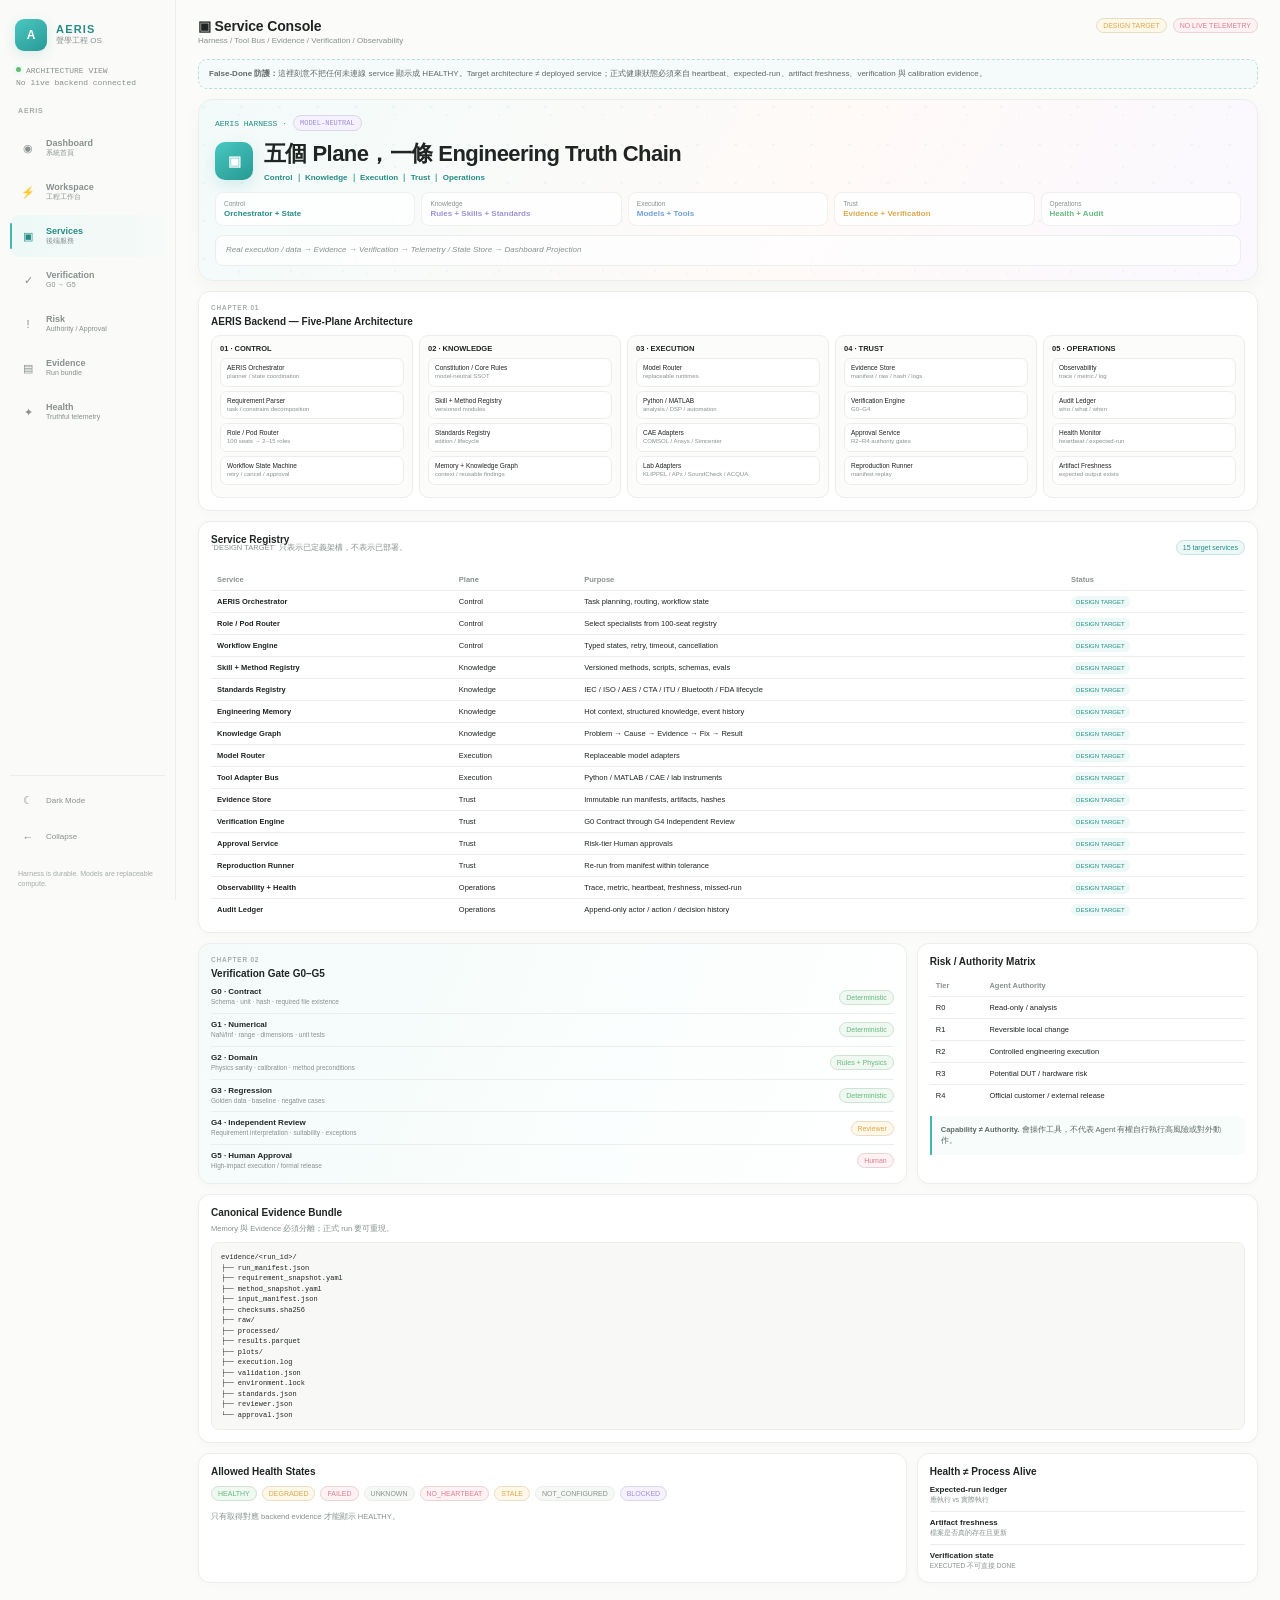
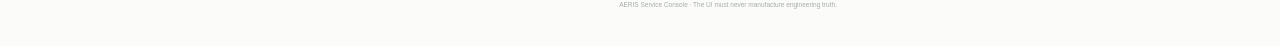
==== commit 47a8f15c: "feat(services): apply Kairos-inspired compact service console UX" ====
--- a/services.html
+++ b/services.html
@@ -2,60 +2,55 @@
 <html lang="zh-Hant">
 <head>
 <meta charset="utf-8"><meta name="viewport" content="width=device-width,initial-scale=1">
-<meta name="theme-color" content="#35b7aa">
-<title>AERIS — Service Console</title>
-<link rel="stylesheet" href="aeris.css">
-<script src="aeris-theme.js"></script>
+<meta name="theme-color" content="#43b8b2"><title>AERIS — Service Console</title>
+<link rel="stylesheet" href="aeris.css"><script src="aeris-theme.js"></script>
 </head>
 <body>
 <div class="app">
 <aside class="sidebar">
-  <div class="brand"><div class="logo">A</div><div class="brand-copy"><div class="brand-name">AERIS</div><div class="tiny">Acoustic Engineering OS</div></div></div>
-  <div class="system-card"><div><span class="status-dot"></span><b style="font-size:10px">ARCHITECTURE VIEW</b></div><div class="tiny system-copy" style="margin-top:5px">No live backend connected</div></div>
-  <div class="nav-label">CONTROL</div>
-  <nav class="nav"><a href="index.html"><b class="ico">◉</b><span>Dashboard</span></a><a href="workspace.html"><b class="ico">⌁</b><span>Workspace</span></a><a class="active" href="services.html"><b class="ico">⚙</b><span>Services</span></a></nav>
-  <div class="nav-label">TRUST</div>
-  <nav class="nav"><a href="#verification"><b class="ico">✓</b><span>Verification</span></a><a href="#risk"><b class="ico">!</b><span>Risk / Approval</span></a><a href="#evidence"><b class="ico">▤</b><span>Evidence</span></a></nav>
-  <div class="spacer"></div><div class="sidebar-foot">Harness is the permanent asset.<br>Models are replaceable compute.</div>
+  <div class="brand"><div class="logo">A</div><div class="brand-copy"><div class="brand-name">AERIS</div><div class="tiny">聲學工程 OS</div></div></div>
+  <div class="sidebar-status"><span class="status-dot"></span>ARCHITECTURE VIEW<br><span class="sidebar-status-detail">No live backend connected</span></div>
+  <div class="nav-label">AERIS</div>
+  <nav class="nav">
+    <a href="index.html"><span class="ico">◉</span><span class="nav-copy"><b>Dashboard</b><small>系統首頁</small></span></a>
+    <a href="workspace.html"><span class="ico">⚡</span><span class="nav-copy"><b>Workspace</b><small>工程工作台</small></span></a>
+    <a class="active" href="services.html"><span class="ico">▣</span><span class="nav-copy"><b>Services</b><small>後端服務</small></span></a>
+    <a href="#verification"><span class="ico">✓</span><span class="nav-copy"><b>Verification</b><small>G0 → G5</small></span></a>
+    <a href="#risk"><span class="ico">!</span><span class="nav-copy"><b>Risk</b><small>Authority / Approval</small></span></a>
+    <a href="#evidence"><span class="ico">▤</span><span class="nav-copy"><b>Evidence</b><small>Run bundle</small></span></a>
+    <a href="#health"><span class="ico">✦</span><span class="nav-copy"><b>Health</b><small>Truthful telemetry</small></span></a>
+  </nav>
+  <div class="spacer"></div><div class="sidebar-foot">Harness is durable. Models are replaceable compute.</div>
 </aside>
 <main class="main">
-  <header class="topbar"><div><h1>Service Console</h1><div class="subtitle">Harness / Tool Bus / Evidence / Verification / Observability</div></div><div class="actions"><span class="pill amber">DESIGN TARGET</span><span class="pill rose">NO LIVE TELEMETRY</span></div></header>
-  <div class="notice"><b>False-Done 防護：</b>本頁刻意不顯示 HEALTHY。未連接 heartbeat / state store / artifact freshness / verification telemetry 前，backend 健康狀態只能是 UNKNOWN / NOT CONNECTED。</div>
+  <header class="topbar"><div><h1>▣ Service Console</h1><div class="subtitle">Harness / Tool Bus / Evidence / Verification / Observability</div></div><div class="actions"><span class="pill amber">DESIGN TARGET</span><span class="pill rose">NO LIVE TELEMETRY</span></div></header>
+  <div class="notice"><b>False-Done 防護：</b>這裡刻意不把任何未連線 service 顯示成 HEALTHY。Target architecture ≠ deployed service；正式健康狀態必須來自 heartbeat、expected-run、artifact freshness、verification 與 calibration evidence。</div>
 
-  <section class="panel"><h3>AERIS Backend — Five-Plane Architecture</h3><div class="desc">Kairos Harness pattern + AERIS Engineering Trust Plane；淺色與深色都維持相同結構與語意。</div><div class="arch">
-    <div class="layer"><h4>01 · CONTROL PLANE</h4><div class="svc">AERIS Orchestrator<small>Planner / state coordination</small></div><div class="svc">Intent / Requirement Parser<small>task / constraint decomposition</small></div><div class="svc">Role / Pod Router<small>100 seats → 2–15 active roles</small></div><div class="svc">Workflow State Machine<small>retry / cancel / approval</small></div></div>
-    <div class="layer"><h4>02 · KNOWLEDGE PLANE</h4><div class="svc">Constitution / Core Rules<small>model-neutral SSOT</small></div><div class="svc">Skill + Method Registry<small>versioned engineering modules</small></div><div class="svc">Standards Registry<small>edition / status / superseded-by</small></div><div class="svc">Memory + Knowledge Graph<small>context / problem-cause-fix-result</small></div></div>
-    <div class="layer"><h4>03 · EXECUTION PLANE</h4><div class="svc">Model Router<small>replaceable runtimes</small></div><div class="svc">Python / MATLAB<small>DSP / analysis / automation</small></div><div class="svc">CAE Adapters<small>COMSOL / Ansys / Simcenter</small></div><div class="svc">Lab Adapters<small>KLIPPEL / APx / SoundCheck / ACQUA</small></div></div>
-    <div class="layer"><h4>04 · TRUST PLANE</h4><div class="svc">Evidence Store<small>manifest / raw / hash / logs</small></div><div class="svc">Verification Engine<small>G0–G4</small></div><div class="svc">Approval Service<small>R2–R4 authority gates</small></div><div class="svc">Reproduction Runner<small>manifest replay</small></div></div>
-    <div class="layer"><h4>05 · OPERATIONS PLANE</h4><div class="svc">Observability<small>trace / metric / log</small></div><div class="svc">Audit Ledger<small>who / what / when</small></div><div class="svc">Health Monitor<small>heartbeat / expected-run</small></div><div class="svc">Artifact Freshness<small>expected output really exists</small></div></div>
+  <section class="hero" style="margin-bottom:10px">
+    <div class="identity-status">AERIS HARNESS · <span class="pill purple">MODEL-NEUTRAL</span></div>
+    <div class="identity"><div class="identity-avatar">▣</div><div><h2>五個 Plane，一條 Engineering Truth Chain</h2><div class="identity-sub">Control ｜ Knowledge ｜ Execution ｜ Trust ｜ Operations</div></div></div>
+    <div class="quick-systems"><div class="quick-system teal"><small>Control</small><b>Orchestrator + State</b></div><div class="quick-system purple"><small>Knowledge</small><b>Rules + Skills + Standards</b></div><div class="quick-system blue"><small>Execution</small><b>Models + Tools</b></div><div class="quick-system amber"><small>Trust</small><b>Evidence + Verification</b></div><div class="quick-system green"><small>Operations</small><b>Health + Audit</b></div></div>
+    <div class="quote">Real execution / data → Evidence → Verification → Telemetry / State Store → Dashboard Projection</div>
+  </section>
+
+  <section class="panel"><div class="chapter-kicker">CHAPTER 01</div><h3>AERIS Backend — Five-Plane Architecture</h3><div class="arch">
+    <div class="layer"><h4>01 · CONTROL</h4><div class="svc">AERIS Orchestrator<small>planner / state coordination</small></div><div class="svc">Requirement Parser<small>task / constraint decomposition</small></div><div class="svc">Role / Pod Router<small>100 seats → 2–15 roles</small></div><div class="svc">Workflow State Machine<small>retry / cancel / approval</small></div></div>
+    <div class="layer"><h4>02 · KNOWLEDGE</h4><div class="svc">Constitution / Core Rules<small>model-neutral SSOT</small></div><div class="svc">Skill + Method Registry<small>versioned modules</small></div><div class="svc">Standards Registry<small>edition / lifecycle</small></div><div class="svc">Memory + Knowledge Graph<small>context / reusable findings</small></div></div>
+    <div class="layer"><h4>03 · EXECUTION</h4><div class="svc">Model Router<small>replaceable runtimes</small></div><div class="svc">Python / MATLAB<small>analysis / DSP / automation</small></div><div class="svc">CAE Adapters<small>COMSOL / Ansys / Simcenter</small></div><div class="svc">Lab Adapters<small>KLIPPEL / APx / SoundCheck / ACQUA</small></div></div>
+    <div class="layer"><h4>04 · TRUST</h4><div class="svc">Evidence Store<small>manifest / raw / hash / logs</small></div><div class="svc">Verification Engine<small>G0–G4</small></div><div class="svc">Approval Service<small>R2–R4 authority gates</small></div><div class="svc">Reproduction Runner<small>manifest replay</small></div></div>
+    <div class="layer"><h4>05 · OPERATIONS</h4><div class="svc">Observability<small>trace / metric / log</small></div><div class="svc">Audit Ledger<small>who / what / when</small></div><div class="svc">Health Monitor<small>heartbeat / expected-run</small></div><div class="svc">Artifact Freshness<small>expected output exists</small></div></div>
   </div></section>
 
-  <section class="panel section"><div class="section-head"><div><h3>Service Registry</h3><div class="desc">卡片先摘要、表格再下鑽：這是從 Kairos 公開 Dashboard / Skills UX 吸收的層級原則。</div></div><span class="pill teal">15 target services</span></div><div class="table-wrap"><table class="table"><thead><tr><th>Service</th><th>Plane</th><th>Purpose</th><th>Status</th></tr></thead><tbody>
-    <tr><td><b>AERIS Orchestrator</b></td><td>Control</td><td>Task planning, routing, workflow state</td><td><span class="state target">DESIGN TARGET</span></td></tr>
-    <tr><td><b>Role / Pod Router</b></td><td>Control</td><td>Select 2–15 specialists from 100-seat registry</td><td><span class="state target">DESIGN TARGET</span></td></tr>
-    <tr><td><b>Workflow Engine</b></td><td>Control</td><td>Typed states, retry, timeout, cancellation, approval</td><td><span class="state target">DESIGN TARGET</span></td></tr>
-    <tr><td><b>Skill + Method Registry</b></td><td>Knowledge</td><td>Versioned acoustic methods, scripts, schemas, evals</td><td><span class="state target">DESIGN TARGET</span></td></tr>
-    <tr><td><b>Standards Registry</b></td><td>Knowledge</td><td>IEC / ISO / AES / CTA / ITU / Bluetooth / FDA lifecycle</td><td><span class="state target">DESIGN TARGET</span></td></tr>
-    <tr><td><b>Engineering Memory</b></td><td>Knowledge</td><td>Hot context, structured knowledge, event history</td><td><span class="state target">DESIGN TARGET</span></td></tr>
-    <tr><td><b>Knowledge Graph</b></td><td>Knowledge</td><td>Problem → Cause → Evidence → Fix → Result</td><td><span class="state target">DESIGN TARGET</span></td></tr>
-    <tr><td><b>Model Router</b></td><td>Execution</td><td>Replaceable Claude / Codex / local-model adapters</td><td><span class="state target">DESIGN TARGET</span></td></tr>
-    <tr><td><b>Tool Adapter Bus</b></td><td>Execution</td><td>Python / MATLAB / CAE / lab instruments</td><td><span class="state target">DESIGN TARGET</span></td></tr>
-    <tr><td><b>Evidence Store</b></td><td>Trust</td><td>Immutable run manifests, raw/processed artifacts, hashes</td><td><span class="state target">DESIGN TARGET</span></td></tr>
-    <tr><td><b>Verification Engine</b></td><td>Trust</td><td>G0 Contract through G4 Independent Review</td><td><span class="state target">DESIGN TARGET</span></td></tr>
-    <tr><td><b>Approval Service</b></td><td>Trust</td><td>Risk-tier human approvals and release signature</td><td><span class="state target">DESIGN TARGET</span></td></tr>
-    <tr><td><b>Reproduction Runner</b></td><td>Trust</td><td>Re-run from manifest within defined tolerance</td><td><span class="state target">DESIGN TARGET</span></td></tr>
-    <tr><td><b>Observability + Health</b></td><td>Operations</td><td>Traces, metrics, logs, heartbeat, freshness, missed-run</td><td><span class="state target">DESIGN TARGET</span></td></tr>
-    <tr><td><b>Audit Ledger</b></td><td>Operations</td><td>Append-only actor / action / evidence / decision history</td><td><span class="state target">DESIGN TARGET</span></td></tr>
+  <section class="panel section"><div class="section-head"><div><h3>Service Registry</h3><div class="desc">`DESIGN TARGET` 只表示已定義架構，不表示已部署。</div></div><span class="pill teal">15 target services</span></div><div class="table-wrap"><table class="table"><thead><tr><th>Service</th><th>Plane</th><th>Purpose</th><th>Status</th></tr></thead><tbody>
+    <tr><td><b>AERIS Orchestrator</b></td><td>Control</td><td>Task planning, routing, workflow state</td><td><span class="state target">DESIGN TARGET</span></td></tr><tr><td><b>Role / Pod Router</b></td><td>Control</td><td>Select specialists from 100-seat registry</td><td><span class="state target">DESIGN TARGET</span></td></tr><tr><td><b>Workflow Engine</b></td><td>Control</td><td>Typed states, retry, timeout, cancellation</td><td><span class="state target">DESIGN TARGET</span></td></tr><tr><td><b>Skill + Method Registry</b></td><td>Knowledge</td><td>Versioned methods, scripts, schemas, evals</td><td><span class="state target">DESIGN TARGET</span></td></tr><tr><td><b>Standards Registry</b></td><td>Knowledge</td><td>IEC / ISO / AES / CTA / ITU / Bluetooth / FDA lifecycle</td><td><span class="state target">DESIGN TARGET</span></td></tr><tr><td><b>Engineering Memory</b></td><td>Knowledge</td><td>Hot context, structured knowledge, event history</td><td><span class="state target">DESIGN TARGET</span></td></tr><tr><td><b>Knowledge Graph</b></td><td>Knowledge</td><td>Problem → Cause → Evidence → Fix → Result</td><td><span class="state target">DESIGN TARGET</span></td></tr><tr><td><b>Model Router</b></td><td>Execution</td><td>Replaceable model adapters</td><td><span class="state target">DESIGN TARGET</span></td></tr><tr><td><b>Tool Adapter Bus</b></td><td>Execution</td><td>Python / MATLAB / CAE / lab instruments</td><td><span class="state target">DESIGN TARGET</span></td></tr><tr><td><b>Evidence Store</b></td><td>Trust</td><td>Immutable run manifests, artifacts, hashes</td><td><span class="state target">DESIGN TARGET</span></td></tr><tr><td><b>Verification Engine</b></td><td>Trust</td><td>G0 Contract through G4 Independent Review</td><td><span class="state target">DESIGN TARGET</span></td></tr><tr><td><b>Approval Service</b></td><td>Trust</td><td>Risk-tier Human approvals</td><td><span class="state target">DESIGN TARGET</span></td></tr><tr><td><b>Reproduction Runner</b></td><td>Trust</td><td>Re-run from manifest within tolerance</td><td><span class="state target">DESIGN TARGET</span></td></tr><tr><td><b>Observability + Health</b></td><td>Operations</td><td>Trace, metric, heartbeat, freshness, missed-run</td><td><span class="state target">DESIGN TARGET</span></td></tr><tr><td><b>Audit Ledger</b></td><td>Operations</td><td>Append-only actor / action / decision history</td><td><span class="state target">DESIGN TARGET</span></td></tr>
   </tbody></table></div></section>
 
   <div class="grid2 section">
-    <section class="panel" id="verification"><h3>Verification Gate G0–G5</h3><div class="list"><div class="row"><div><div class="name">G0 · Contract</div><div class="meta">Schema · unit · hash · required file existence</div></div><span class="pill green">Deterministic</span></div><div class="row"><div><div class="name">G1 · Numerical</div><div class="meta">NaN/Inf · range · dimensions · unit tests</div></div><span class="pill green">Deterministic</span></div><div class="row"><div><div class="name">G2 · Domain</div><div class="meta">Physics sanity · calibration · method preconditions</div></div><span class="pill green">Rules + Physics</span></div><div class="row"><div><div class="name">G3 · Regression</div><div class="meta">Golden data · approved baseline · negative cases</div></div><span class="pill green">Deterministic</span></div><div class="row"><div><div class="name">G4 · Independent Review</div><div class="meta">Requirement interpretation · suitability · exceptions</div></div><span class="pill amber">Reviewer Role</span></div><div class="row"><div><div class="name">G5 · Human Approval</div><div class="meta">High-impact execution / external formal release</div></div><span class="pill rose">Human</span></div></div></section>
-    <section class="panel" id="risk"><h3>Risk / Authority Matrix</h3><div class="table-wrap"><table class="table"><thead><tr><th>Tier</th><th>Agent Authority</th><th>Required Gate</th></tr></thead><tbody><tr><td>R0</td><td>Read-only / analysis</td><td>Evidence logging</td></tr><tr><td>R1</td><td>Reversible local change</td><td>Tests + Git diff</td></tr><tr><td>R2</td><td>Controlled engineering execution</td><td>Preconditions / reviewer</td></tr><tr><td>R3</td><td>Potential DUT / hardware risk</td><td>Explicit Human approval</td></tr><tr><td>R4</td><td>Official customer / external release</td><td>Independent review + Human signature</td></tr></tbody></table></div><div class="callout section"><b>Capability ≠ Authority.</b> 會操作儀器、會改設定、會產生報告，不代表 Agent 有權自行執行高風險或對外動作。</div></section>
+    <section class="panel chapter" id="verification"><div class="chapter-kicker">CHAPTER 02</div><h3>Verification Gate G0–G5</h3><div class="list"><div class="row"><div><div class="name">G0 · Contract</div><div class="meta">Schema · unit · hash · required file existence</div></div><span class="pill green">Deterministic</span></div><div class="row"><div><div class="name">G1 · Numerical</div><div class="meta">NaN/Inf · range · dimensions · unit tests</div></div><span class="pill green">Deterministic</span></div><div class="row"><div><div class="name">G2 · Domain</div><div class="meta">Physics sanity · calibration · method preconditions</div></div><span class="pill green">Rules + Physics</span></div><div class="row"><div><div class="name">G3 · Regression</div><div class="meta">Golden data · baseline · negative cases</div></div><span class="pill green">Deterministic</span></div><div class="row"><div><div class="name">G4 · Independent Review</div><div class="meta">Requirement interpretation · suitability · exceptions</div></div><span class="pill amber">Reviewer</span></div><div class="row"><div><div class="name">G5 · Human Approval</div><div class="meta">High-impact execution / formal release</div></div><span class="pill rose">Human</span></div></div></section>
+    <section class="panel" id="risk"><h3>Risk / Authority Matrix</h3><div class="table-wrap"><table class="table"><thead><tr><th>Tier</th><th>Agent Authority</th><th>Required Gate</th></tr></thead><tbody><tr><td>R0</td><td>Read-only / analysis</td><td>Evidence logging</td></tr><tr><td>R1</td><td>Reversible local change</td><td>Tests + Git diff</td></tr><tr><td>R2</td><td>Controlled engineering execution</td><td>Preconditions / reviewer</td></tr><tr><td>R3</td><td>Potential DUT / hardware risk</td><td>Explicit Human approval</td></tr><tr><td>R4</td><td>Official customer / external release</td><td>Independent review + Human signature</td></tr></tbody></table></div><div class="callout section"><b>Capability ≠ Authority.</b> 會操作工具，不代表 Agent 有權自行執行高風險或對外動作。</div></section>
   </div>
 
-  <section class="grid3 section"><div class="panel"><h3>Tool Bus</h3><div class="tags"><span class="tag">Python</span><span class="tag">MATLAB / Simulink</span><span class="tag">COMSOL</span><span class="tag">Ansys</span><span class="tag">Simcenter</span><span class="tag">KLIPPEL</span><span class="tag">APx</span><span class="tag">SoundCheck</span><span class="tag">ACQUA</span><span class="tag">DAQ / Chamber</span></div></div><div class="panel"><h3>Telemetry Contract</h3><div class="list"><div class="row"><div><div class="name">TRACE</div><div class="meta">Project → Skill → Tool → Verify → Approval</div></div></div><div class="row"><div><div class="name">METRIC</div><div class="meta">evidence / failure / freshness / reproduction</div></div></div><div class="row"><div><div class="name">LOG</div><div class="meta">actor / input / action / output / evidence / decision</div></div></div></div></div><div class="panel"><h3>Health ≠ Process Alive</h3><div class="list"><div class="row"><div><div class="name">Expected-run ledger</div><div class="meta">應執行 vs 實際執行</div></div></div><div class="row"><div><div class="name">Artifact freshness</div><div class="meta">檔案是否真的存在且更新</div></div></div><div class="row"><div><div class="name">Verification state</div><div class="meta">EXECUTED 不可直接 DONE</div></div></div></div></div></section>
-
-  <section class="panel section" id="evidence"><h3>Canonical Evidence Bundle</h3><div class="desc">正式工程 run 的最低可重現封裝；Memory 與 Evidence 必須分離。</div><div class="code">evidence/&lt;run_id&gt;/
+  <section class="panel section" id="evidence"><h3>Canonical Evidence Bundle</h3><div class="desc">Memory 與 Evidence 必須分離；正式 run 要可重現。</div><div class="code">evidence/&lt;run_id&gt;/
 ├── run_manifest.json
 ├── requirement_snapshot.yaml
 ├── method_snapshot.yaml
@@ -72,16 +67,7 @@
 ├── reviewer.json
 └── approval.json</div></section>
 
-  <section class="grid2 section"><div class="panel"><h3>Allowed Health States</h3><div class="tags"><span class="pill green">HEALTHY</span><span class="pill amber">DEGRADED</span><span class="pill rose">FAILED</span><span class="pill">UNKNOWN</span><span class="pill rose">NO_HEARTBEAT</span><span class="pill amber">STALE</span><span class="pill">NOT_CONFIGURED</span><span class="pill purple">BLOCKED</span></div><div class="desc section">正式版只有取得相應 backend evidence 才能使用 HEALTHY。</div></div><div class="panel"><h3>Dashboard Truth Flow</h3><div class="code">Real execution / data
-        ↓
-Evidence
-        ↓
-Verification
-        ↓
-Telemetry / State Store
-        ↓
-Dashboard Projection</div></div></section>
-  <div class="footer">AERIS Service Console · Same information hierarchy in Light / Dark · UI never manufactures engineering truth.</div>
-</main>
-</div>
+  <section class="grid2 section" id="health"><div class="panel"><h3>Allowed Health States</h3><div class="tags"><span class="pill green">HEALTHY</span><span class="pill amber">DEGRADED</span><span class="pill rose">FAILED</span><span class="pill">UNKNOWN</span><span class="pill rose">NO_HEARTBEAT</span><span class="pill amber">STALE</span><span class="pill">NOT_CONFIGURED</span><span class="pill purple">BLOCKED</span></div><div class="desc section">只有取得對應 backend evidence 才能顯示 HEALTHY。</div></div><div class="panel"><h3>Health ≠ Process Alive</h3><div class="list"><div class="row"><div><div class="name">Expected-run ledger</div><div class="meta">應執行 vs 實際執行</div></div></div><div class="row"><div><div class="name">Artifact freshness</div><div class="meta">檔案是否真的存在且更新</div></div></div><div class="row"><div><div class="name">Verification state</div><div class="meta">EXECUTED 不可直接 DONE</div></div></div></div></div></section>
+  <div class="footer">AERIS Service Console · The UI must never manufacture engineering truth.</div>
+</main></div>
 </body></html>
--- a/aeris.css
+++ b/aeris.css
@@ -1,68 +1,74 @@
 :root{
-  --bg:#f7f8f7;
-  --sidebar:#fbfcfb;
+  --bg:#fbfbf9;
+  --sidebar:#fafaf8;
   --panel:#ffffff;
-  --panel-soft:#fbfcfb;
+  --panel-soft:#fcfcfa;
   --control:#ffffff;
-  --control-hover:#f3f7f5;
-  --text:#172322;
-  --text-soft:#52615f;
-  --muted:#788683;
-  --muted-2:#9aa5a2;
-  --line:#e4e9e7;
-  --line-strong:#d6dfdc;
-  --teal:#35b7aa;
-  --teal-deep:#267e76;
-  --teal-soft:#e9f8f5;
-  --green:#5ebd84;
-  --green-soft:#edf8f1;
-  --amber:#e4ad4c;
-  --amber-soft:#fff7e7;
-  --rose:#d97888;
-  --rose-soft:#fff0f3;
-  --purple:#9c8ed8;
-  --purple-soft:#f4f0ff;
-  --hero-a:#f4fffd;
-  --hero-b:#fff9f6;
+  --control-hover:#f6f8f6;
+  --text:#202524;
+  --text-soft:#5f6967;
+  --muted:#87918f;
+  --muted-2:#a5adaa;
+  --line:#eceeeb;
+  --line-strong:#dfe4e0;
+  --teal:#43b8b2;
+  --teal-deep:#258b85;
+  --teal-soft:#edf9f7;
+  --green:#65bb7e;
+  --green-soft:#eff8f1;
+  --amber:#d9a84d;
+  --amber-soft:#fff8e9;
+  --rose:#d98291;
+  --rose-soft:#fff1f4;
+  --purple:#9f91d7;
+  --purple-soft:#f5f1ff;
+  --blue:#6e9fd3;
+  --blue-soft:#eff6fd;
+  --hero-a:#f2fbfa;
+  --hero-b:#fffaf8;
   --hero-c:#faf8ff;
-  --code:#f7f9f8;
-  --shadow:0 12px 32px rgba(28,58,54,.055);
-  --shadow-soft:0 6px 18px rgba(28,58,54,.035);
-  --focus:0 0 0 3px rgba(53,183,170,.16);
-  --radius:18px;
+  --code:#f8f9f7;
+  --shadow:0 6px 20px rgba(31,50,46,.035);
+  --shadow-soft:0 2px 10px rgba(31,50,46,.025);
+  --focus:0 0 0 3px rgba(67,184,178,.14);
+  --radius:12px;
+  --sidebar-w:176px;
+  --sidebar-collapsed-w:64px;
   color-scheme:light;
 }
 html[data-theme="dark"]{
-  --bg:#0d1211;
-  --sidebar:#0f1514;
-  --panel:#121918;
-  --panel-soft:#101615;
-  --control:#151d1b;
-  --control-hover:#1a2422;
-  --text:#e7efed;
-  --text-soft:#b4c0bd;
-  --muted:#879693;
-  --muted-2:#667572;
-  --line:#26322f;
-  --line-strong:#344440;
-  --teal:#5ed2c3;
-  --teal-deep:#8be2d6;
-  --teal-soft:#15302c;
-  --green:#78d49a;
-  --green-soft:#182d21;
-  --amber:#efbf67;
-  --amber-soft:#352a17;
-  --rose:#eb91a0;
-  --rose-soft:#371f25;
-  --purple:#b6a6ef;
-  --purple-soft:#28223d;
-  --hero-a:#10231f;
-  --hero-b:#201a1b;
-  --hero-c:#1b1823;
-  --code:#0f1615;
-  --shadow:0 14px 38px rgba(0,0,0,.22);
-  --shadow-soft:0 7px 20px rgba(0,0,0,.15);
-  --focus:0 0 0 3px rgba(94,210,195,.18);
+  --bg:#0e1110;
+  --sidebar:#0c0f0e;
+  --panel:#141816;
+  --panel-soft:#111513;
+  --control:#171c1a;
+  --control-hover:#1c2320;
+  --text:#e8ecea;
+  --text-soft:#b7c0bd;
+  --muted:#8d9995;
+  --muted-2:#68746f;
+  --line:#252d2a;
+  --line-strong:#35403c;
+  --teal:#64d1c8;
+  --teal-deep:#8adfd8;
+  --teal-soft:#16302d;
+  --green:#80cf95;
+  --green-soft:#192a1f;
+  --amber:#e8bc66;
+  --amber-soft:#332817;
+  --rose:#e995a3;
+  --rose-soft:#342026;
+  --purple:#b5a8e9;
+  --purple-soft:#28233a;
+  --blue:#8ab7e4;
+  --blue-soft:#17283a;
+  --hero-a:#11201e;
+  --hero-b:#211b1b;
+  --hero-c:#1d1925;
+  --code:#101513;
+  --shadow:0 8px 24px rgba(0,0,0,.16);
+  --shadow-soft:0 3px 14px rgba(0,0,0,.12);
+  --focus:0 0 0 3px rgba(100,209,200,.16);
   color-scheme:dark;
 }
 *{box-sizing:border-box}
@@ -71,88 +77,70 @@
   margin:0;background:var(--bg);color:var(--text);
   font-family:Inter,-apple-system,BlinkMacSystemFont,"Segoe UI","Noto Sans TC","PingFang TC","Microsoft JhengHei",sans-serif;
   -webkit-font-smoothing:antialiased;text-rendering:optimizeLegibility;
-  transition:background-color .18s ease,color .18s ease;
+  transition:background-color .16s ease,color .16s ease;
 }
 a{color:inherit;text-decoration:none}
-button,input,select,textarea{font:inherit}
-button{color:inherit}
-.app{min-height:100vh;display:grid;grid-template-columns:236px minmax(0,1fr)}
+button,input,select,textarea{font:inherit} button{color:inherit}
+.app{min-height:100vh;display:grid;grid-template-columns:var(--sidebar-w) minmax(0,1fr);transition:grid-template-columns .18s ease}
+html[data-sidebar="collapsed"] .app{grid-template-columns:var(--sidebar-collapsed-w) minmax(0,1fr)}
 .sidebar{
   position:sticky;top:0;height:100vh;background:var(--sidebar);border-right:1px solid var(--line);
-  padding:22px 14px 14px;display:flex;flex-direction:column;gap:17px;transition:background-color .18s ease,border-color .18s ease;
+  padding:17px 10px 11px;display:flex;flex-direction:column;gap:13px;overflow:hidden;
+  transition:background-color .16s ease,border-color .16s ease,width .18s ease;
 }
-.brand{display:flex;align-items:center;gap:11px;padding:0 8px}
+.brand{display:flex;align-items:center;gap:9px;padding:0 5px;min-height:35px}
 .logo{
-  width:36px;height:36px;border-radius:11px;display:grid;place-items:center;font-weight:800;color:#fff;
-  background:linear-gradient(135deg,#47c8bb,#2c9e95);box-shadow:var(--shadow)
+  flex:0 0 auto;width:32px;height:32px;border-radius:9px;display:grid;place-items:center;font-size:12px;font-weight:800;color:#fff;
+  background:linear-gradient(145deg,#4cc7c1,#279995);box-shadow:0 3px 12px rgba(46,163,157,.16)
 }
-.brand-name{font-size:14px;font-weight:800;letter-spacing:.16em}
-.tiny{font-size:10px;color:var(--muted);line-height:1.4}
-.system-card{border:1px solid var(--line);border-radius:14px;background:var(--control);padding:11px 12px;box-shadow:var(--shadow-soft)}
-.status-dot{width:7px;height:7px;border-radius:100px;background:var(--green);display:inline-block;margin-right:6px;box-shadow:0 0 0 4px var(--green-soft)}
-.nav-label{font-size:9px;color:var(--muted-2);padding:0 10px;margin-top:5px;text-transform:uppercase;letter-spacing:.12em;font-weight:700}
-.nav{display:flex;flex-direction:column;gap:4px}
-.nav a{padding:9px 11px;border-radius:11px;color:var(--muted);font-size:13px;display:flex;gap:9px;align-items:center;transition:background-color .14s ease,color .14s ease}
-.nav a:hover,.nav a.active{background:var(--teal-soft);color:var(--teal-deep)}
-.nav .ico{width:18px;text-align:center;color:var(--muted)}
+.brand-copy{min-width:0}.brand-name{font-size:11px;font-weight:800;letter-spacing:.11em;color:var(--teal-deep)}
+.tiny{font-size:8px;color:var(--muted);line-height:1.45}.brand .tiny{white-space:nowrap}
+.sidebar-status{padding:0 6px 3px;font-size:8px;line-height:1.5;color:var(--muted);font-family:"SFMono-Regular",Consolas,monospace}
+.status-dot{width:5px;height:5px;border-radius:999px;background:var(--green);display:inline-block;margin-right:5px;vertical-align:1px;box-shadow:0 0 0 3px var(--green-soft)}
+.nav-label{font-size:7px;color:var(--muted-2);padding:0 8px;margin-top:2px;text-transform:uppercase;letter-spacing:.12em;font-weight:800}
+.nav{display:flex;flex-direction:column;gap:2px}.nav a{
+  position:relative;min-height:42px;padding:7px 8px;border-radius:9px;color:var(--muted);display:flex;gap:8px;align-items:center;
+  transition:background-color .12s ease,color .12s ease,transform .12s ease;
+}
+.nav a:hover{background:var(--control-hover);color:var(--text-soft)}
+.nav a.active{background:linear-gradient(90deg,var(--teal-soft),color-mix(in srgb,var(--teal-soft) 28%,transparent));color:var(--teal-deep)}
+.nav a.active::before{content:"";position:absolute;left:0;top:8px;bottom:8px;width:2px;border-radius:2px;background:var(--teal)}
+.nav .ico{flex:0 0 20px;width:20px;text-align:center;font-size:11px;color:inherit}
+.nav-copy{display:flex;min-width:0;flex-direction:column;gap:1px}.nav-copy b{font-size:9px;line-height:1.15;font-weight:700;white-space:nowrap}.nav-copy small{font-size:7px;line-height:1.2;color:var(--muted);white-space:nowrap}
 .spacer{flex:1}
-.theme-dock{padding:11px 8px 4px;border-top:1px solid var(--line)}
-.theme-label{display:flex;align-items:center;justify-content:space-between;gap:8px;margin-bottom:8px;color:var(--muted-2);font-size:8px;font-weight:700;letter-spacing:.09em}
-.theme-label small{font-size:8px;font-weight:600;letter-spacing:0;color:var(--muted)}
-.theme-choices{display:grid;grid-template-columns:repeat(3,minmax(0,1fr));gap:4px}
-.theme-choice{border:1px solid transparent;background:transparent;border-radius:9px;padding:7px 4px;display:flex;align-items:center;justify-content:center;gap:4px;color:var(--muted);font-size:9px;cursor:pointer;transition:all .14s ease}
-.theme-choice:hover{background:var(--control-hover);color:var(--text-soft)}
-.theme-choice.active{background:var(--teal-soft);border-color:color-mix(in srgb,var(--teal) 28%,var(--line));color:var(--teal-deep)}
-.sidebar-foot{font-size:10px;color:var(--muted-2);line-height:1.55;padding:0 8px}
-.main{min-width:0;padding:26px 32px 48px}
-.topbar{display:flex;align-items:flex-start;justify-content:space-between;gap:18px;margin-bottom:14px}
-.topbar h1{font-size:21px;margin:0 0 4px;font-weight:760;letter-spacing:-.015em}
-.subtitle{font-size:11px;color:var(--muted)}
-.actions{display:flex;align-items:center;gap:8px;flex-wrap:wrap;justify-content:flex-end}
-.btn{border:1px solid var(--line);background:var(--control);border-radius:10px;padding:9px 12px;font-size:11px;color:var(--text-soft);cursor:pointer;box-shadow:var(--shadow-soft);transition:all .14s ease}
-.btn:hover{border-color:var(--line-strong);background:var(--control-hover)}
-.btn:focus-visible,.theme-choice:focus-visible,input:focus-visible,select:focus-visible,textarea:focus-visible{outline:none;box-shadow:var(--focus)}
-.btn.primary{background:var(--text);color:var(--bg);border-color:var(--text);box-shadow:none}
-.notice{border:1px dashed color-mix(in srgb,var(--teal) 36%,var(--line));background:color-mix(in srgb,var(--teal-soft) 72%,var(--panel));border-radius:12px;padding:10px 13px;color:var(--text-soft);font-size:11px;line-height:1.55;margin-bottom:14px}
-.hero{background:linear-gradient(118deg,var(--hero-a),var(--hero-b) 56%,var(--hero-c));border:1px solid var(--line);border-radius:22px;padding:24px;box-shadow:var(--shadow)}
-.hero h2{font-size:29px;margin:6px 0 5px;letter-spacing:-.025em}
-.hero p{max-width:980px;color:var(--text-soft);font-size:13px;line-height:1.75;margin:8px 0}
-.eyebrow{font-size:10px;color:var(--teal-deep);font-weight:700;letter-spacing:.055em;text-transform:uppercase}
-.tags{display:flex;flex-wrap:wrap;gap:6px;margin-top:12px}
-.tag,.pill{font-size:9px;padding:4px 7px;border-radius:999px;border:1px solid var(--line);background:var(--control-hover);color:var(--muted);display:inline-flex;align-items:center;gap:4px;white-space:nowrap}
-.pill.teal{background:var(--teal-soft);border-color:color-mix(in srgb,var(--teal) 26%,var(--line));color:var(--teal-deep)}
-.pill.green{background:var(--green-soft);border-color:color-mix(in srgb,var(--green) 25%,var(--line));color:var(--green)}
-.pill.amber{background:var(--amber-soft);border-color:color-mix(in srgb,var(--amber) 28%,var(--line));color:var(--amber)}
-.pill.rose{background:var(--rose-soft);border-color:color-mix(in srgb,var(--rose) 28%,var(--line));color:var(--rose)}
-.pill.purple{background:var(--purple-soft);border-color:color-mix(in srgb,var(--purple) 28%,var(--line));color:var(--purple)}
-.stats{display:grid;grid-template-columns:repeat(5,minmax(0,1fr));gap:10px;margin:13px 0 16px}
-.stat{background:var(--panel);border:1px solid var(--line);border-radius:14px;padding:13px 14px;box-shadow:var(--shadow-soft)}
-.stat .label{font-size:10px;color:var(--muted)}
-.stat .value{font-size:23px;font-weight:780;margin-top:4px;letter-spacing:-.03em}
-.stat .small{font-size:9px;color:var(--muted-2);margin-top:3px;line-height:1.4}
-.grid2{display:grid;grid-template-columns:minmax(0,1.35fr) minmax(0,.65fr);gap:14px}
-.grid3{display:grid;grid-template-columns:repeat(3,minmax(0,1fr));gap:12px}
-.grid4{display:grid;grid-template-columns:repeat(4,minmax(0,1fr));gap:10px}
-.panel{background:var(--panel);border:1px solid var(--line);border-radius:var(--radius);padding:17px;box-shadow:var(--shadow-soft);min-width:0}
-.panel h3{font-size:13px;margin:0 0 11px;font-weight:740}.panel h4{font-size:11px;margin:0 0 8px}
-.desc{font-size:10px;color:var(--muted);line-height:1.55;margin-top:-5px;margin-bottom:11px}
-.section{margin-top:14px}.section-head{display:flex;align-items:center;justify-content:space-between;gap:12px;margin-bottom:10px}.section-head h3{margin:0}
-.pipeline{display:grid;grid-template-columns:repeat(8,minmax(0,1fr));gap:6px}
-.step{border:1px solid var(--line);border-radius:11px;background:var(--panel-soft);text-align:center;padding:9px 6px;min-height:54px;display:flex;flex-direction:column;justify-content:center}
-.step b{font-size:9px;letter-spacing:.03em}.step span{font-size:8px;color:var(--muted);margin-top:3px}.step.done{background:var(--green-soft);border-color:color-mix(in srgb,var(--green) 26%,var(--line))}.step.active{background:var(--teal-soft);border-color:color-mix(in srgb,var(--teal) 28%,var(--line))}
-.list{display:flex;flex-direction:column;gap:7px}.row{display:flex;align-items:center;justify-content:space-between;gap:10px;border-bottom:1px solid var(--line);padding-bottom:8px}.row:last-child{border-bottom:0;padding-bottom:0}.row .name{font-size:11px;font-weight:650}.row .meta{font-size:9px;color:var(--muted);line-height:1.4;margin-top:2px}
-.kpi{display:grid;grid-template-columns:1fr auto;gap:7px 11px;font-size:10px}.bar{height:7px;background:var(--control-hover);border-radius:99px;overflow:hidden;grid-column:1/3}.bar i{display:block;height:100%;background:linear-gradient(90deg,var(--teal),color-mix(in srgb,var(--teal) 42%,white));border-radius:99px}
-.pod{display:flex;flex-wrap:wrap;gap:7px}.person{border:1px solid var(--line);background:var(--panel-soft);border-radius:10px;padding:8px 9px;font-size:9px;color:var(--muted)}.person b{display:block;color:var(--text);font-size:10px;margin-bottom:2px}
-.searchbar{display:flex;gap:8px;flex-wrap:wrap;margin-bottom:11px}.searchbar input,.searchbar select,.field input,.field select,.field textarea{border:1px solid var(--line);background:var(--control);border-radius:10px;padding:9px 10px;font-size:11px;color:var(--text);outline:none}.searchbar input{min-width:240px;flex:1}.searchbar input:focus,.searchbar select:focus,.field input:focus,.field select:focus,.field textarea:focus{border-color:var(--teal);box-shadow:var(--focus)}
-.roles{display:grid;grid-template-columns:repeat(4,minmax(0,1fr));gap:7px}.role{border:1px solid var(--line);background:var(--panel);border-radius:11px;padding:9px;transition:transform .12s ease,border-color .12s ease,background-color .12s ease}.role:hover{transform:translateY(-1px);border-color:var(--line-strong);background:var(--panel-soft)}.role .id{font-size:8px;color:var(--muted-2)}.role b{display:block;font-size:10px;line-height:1.3;margin:4px 0 6px}.role-meta{display:flex;gap:4px;flex-wrap:wrap}.role-meta span{font-size:8px;background:var(--control-hover);border-radius:99px;padding:3px 5px;color:var(--muted)}
-.formgrid{display:grid;grid-template-columns:repeat(3,minmax(0,1fr));gap:9px}.field{display:flex;flex-direction:column;gap:5px}.field label{font-size:9px;color:var(--muted);font-weight:700}.field.full{grid-column:1/-1}.field textarea{min-height:124px;resize:vertical;line-height:1.55}.command{display:flex;gap:8px;margin-top:11px}
-.arch{display:grid;grid-template-columns:repeat(5,minmax(0,1fr));gap:8px}.layer{border:1px solid var(--line);border-radius:13px;padding:11px;background:var(--panel-soft)}.layer h4{font-size:10px;margin:0 0 7px}.svc{font-size:9px;border:1px solid var(--line);background:var(--panel);border-radius:8px;padding:6px 7px;margin:5px 0}.svc small{display:block;color:var(--muted);margin-top:2px;line-height:1.35}
-.table-wrap{overflow:auto}.table{width:100%;border-collapse:collapse;font-size:10px;min-width:650px}.table th{text-align:left;color:var(--muted);font-weight:700;border-bottom:1px solid var(--line);padding:7px}.table td{border-bottom:1px solid var(--line);padding:8px 7px;vertical-align:top}.table tr:last-child td{border-bottom:0}
-.state{font-size:8px;border-radius:99px;padding:4px 6px;background:var(--control-hover);white-space:nowrap}.state.target{background:var(--teal-soft);color:var(--teal-deep)}
-.timeline{display:flex;flex-direction:column;gap:8px}.event{display:grid;grid-template-columns:70px 1fr;gap:10px}.event time{font-size:8px;color:var(--muted);padding-top:2px}.event .body{font-size:10px;line-height:1.5;border-left:2px solid var(--line-strong);padding-left:10px}
-.code{font-family:"SFMono-Regular",Consolas,"Liberation Mono",monospace;font-size:10px;line-height:1.55;background:var(--code);border:1px solid var(--line);border-radius:12px;padding:13px;overflow:auto;white-space:pre;color:var(--text-soft)}
-.callout{border-left:3px solid var(--teal);background:color-mix(in srgb,var(--teal-soft) 38%,var(--panel));border-radius:0 11px 11px 0;padding:10px 12px;font-size:10px;color:var(--text-soft);line-height:1.55}
-.empty{border:1px dashed var(--line-strong);border-radius:12px;padding:18px;text-align:center;color:var(--muted);font-size:10px}.footer{margin-top:24px;text-align:center;font-size:9px;color:var(--muted-2)}
-@media(prefers-reduced-motion:reduce){html{scroll-behavior:auto}*,*::before,*::after{transition:none!important;animation:none!important}}
-@media(max-width:1100px){.app{grid-template-columns:74px minmax(0,1fr)}.brand-copy,.system-copy,.nav-label,.nav a span,.sidebar-foot,.theme-label{display:none}.brand{justify-content:center}.nav a{justify-content:center}.theme-dock{padding:9px 2px 2px}.theme-choices{grid-template-columns:1fr}.theme-choice span:last-child{display:none}.stats{grid-template-columns:repeat(3,1fr)}.roles{grid-template-columns:repeat(3,1fr)}.grid2{grid-template-columns:1fr}.arch{grid-template-columns:repeat(2,1fr)}}
-@media(max-width:720px){.app{display:block}.sidebar{position:static;height:auto;display:flex;flex-direction:row;align-items:center;overflow:auto;padding:9px 10px}.brand{min-width:44px;padding:0}.system-card,.spacer,.sidebar-foot{display:none}.nav{flex-direction:row}.nav a{white-space:nowrap}.theme-dock{border-top:0;border-left:1px solid var(--line);padding:0 0 0 8px;min-width:122px}.theme-choices{grid-template-columns:repeat(3,1fr)}.theme-choice{padding:7px}.main{padding:17px 12px 34px}.topbar{align-items:center}.stats{grid-template-columns:repeat(2,1fr)}.stats .stat:last-child{grid-column:1/-1}.grid3,.grid4,.formgrid{grid-template-columns:1fr}.roles{grid-template-columns:repeat(2,1fr)}.pipeline{grid-template-columns:repeat(2,1fr)}.arch{grid-template-columns:1fr}.hero{padding:19px}.hero h2{font-size:25px}}
+.sidebar-utilities{display:flex;flex-direction:column;gap:2px;border-top:1px solid var(--line);padding-top:8px}
+.utility-btn{width:100%;border:0;background:transparent;border-radius:8px;min-height:34px;padding:7px 8px;display:flex;align-items:center;gap:8px;color:var(--muted);cursor:pointer;text-align:left;transition:background-color .12s ease,color .12s ease}
+.utility-btn:hover{background:var(--control-hover);color:var(--text-soft)}.utility-btn .ico{width:20px;text-align:center;font-size:11px;flex:0 0 20px}.utility-btn span:last-child{font-size:8px;white-space:nowrap}
+.sidebar-foot{font-size:7px;color:var(--muted-2);line-height:1.45;padding:0 8px;margin-top:2px}
+html[data-sidebar="collapsed"] .brand{justify-content:center;padding:0}
+html[data-sidebar="collapsed"] .brand-copy,html[data-sidebar="collapsed"] .sidebar-status,html[data-sidebar="collapsed"] .nav-label,html[data-sidebar="collapsed"] .nav-copy,html[data-sidebar="collapsed"] .utility-btn span:last-child,html[data-sidebar="collapsed"] .sidebar-foot{display:none}
+html[data-sidebar="collapsed"] .nav a,html[data-sidebar="collapsed"] .utility-btn{justify-content:center;padding-left:6px;padding-right:6px}
+html[data-sidebar="collapsed"] .nav a.active::before{top:7px;bottom:7px}
+.main{min-width:0;padding:18px 22px 38px;max-width:1480px;width:100%;margin:0 auto}
+.topbar{display:flex;align-items:flex-start;justify-content:space-between;gap:14px;margin-bottom:12px;min-height:29px}.topbar h1{font-size:14px;margin:0 0 2px;font-weight:760;letter-spacing:-.01em}.subtitle{font-size:8px;color:var(--muted)}
+.actions{display:flex;align-items:center;gap:6px;flex-wrap:wrap;justify-content:flex-end}.btn{border:1px solid var(--line);background:var(--control);border-radius:8px;padding:6px 9px;font-size:8px;color:var(--text-soft);cursor:pointer;box-shadow:none;transition:all .12s ease}.btn:hover{border-color:var(--line-strong);background:var(--control-hover)}
+.btn:focus-visible,.utility-btn:focus-visible,input:focus-visible,select:focus-visible,textarea:focus-visible{outline:none;box-shadow:var(--focus)}.btn.primary{background:var(--text);color:var(--bg);border-color:var(--text)}
+.notice{border:1px dashed color-mix(in srgb,var(--teal) 30%,var(--line));background:color-mix(in srgb,var(--teal-soft) 60%,var(--panel));border-radius:9px;padding:8px 10px;color:var(--text-soft);font-size:8px;line-height:1.55;margin-bottom:10px}
+.hero{
+  position:relative;overflow:hidden;background:linear-gradient(120deg,var(--hero-a),var(--hero-b) 58%,var(--hero-c));border:1px solid var(--line);border-radius:14px;padding:15px 16px 14px;box-shadow:var(--shadow)
+}
+.hero::after{content:"";position:absolute;inset:0;pointer-events:none;opacity:.32;background-image:radial-gradient(circle at 12% 18%,rgba(67,184,178,.26) 0 1px,transparent 1.5px),radial-gradient(circle at 77% 29%,rgba(159,145,215,.20) 0 1px,transparent 1.5px),radial-gradient(circle at 62% 72%,rgba(217,168,77,.18) 0 1px,transparent 1.4px);background-size:38px 38px,52px 52px,64px 64px}.hero>*{position:relative;z-index:1}
+.identity-status{display:flex;align-items:center;gap:6px;font-size:8px;color:var(--teal-deep);font-family:"SFMono-Regular",Consolas,monospace}.identity{display:flex;align-items:center;gap:11px;margin:8px 0 9px}.identity-avatar{width:38px;height:38px;border-radius:10px;background:linear-gradient(145deg,#47c8c1,#279993);color:white;display:grid;place-items:center;font-size:14px;font-weight:800;box-shadow:0 5px 15px rgba(46,163,157,.17)}.identity h2{font-size:22px;margin:0 0 3px;letter-spacing:-.025em}.identity-sub{font-size:8px;color:var(--teal-deep);font-weight:650}.hero p{max-width:1080px;color:var(--text-soft);font-size:9px;line-height:1.75;margin:8px 0}.eyebrow{font-size:8px;color:var(--teal-deep);font-weight:750;letter-spacing:.04em;text-transform:uppercase}
+.quick-systems{display:grid;grid-template-columns:repeat(5,minmax(0,1fr));gap:6px;margin:7px 0 9px}.quick-system{border:1px solid color-mix(in srgb,var(--line) 80%,transparent);background:color-mix(in srgb,var(--panel) 76%,transparent);border-radius:8px;padding:7px 8px;min-width:0}.quick-system small{display:block;font-size:6.5px;color:var(--muted);margin-bottom:2px}.quick-system b{display:block;font-size:8px;white-space:nowrap;overflow:hidden;text-overflow:ellipsis}.quick-system.teal b{color:var(--teal-deep)}.quick-system.purple b{color:var(--purple)}.quick-system.blue b{color:var(--blue)}.quick-system.amber b{color:var(--amber)}.quick-system.green b{color:var(--green)}
+.tags{display:flex;flex-wrap:wrap;gap:5px;margin-top:9px}.tag,.pill{font-size:7px;padding:3px 6px;border-radius:999px;border:1px solid var(--line);background:var(--control-hover);color:var(--muted);display:inline-flex;align-items:center;gap:3px;white-space:nowrap}.pill.teal{background:var(--teal-soft);border-color:color-mix(in srgb,var(--teal) 22%,var(--line));color:var(--teal-deep)}.pill.green{background:var(--green-soft);border-color:color-mix(in srgb,var(--green) 22%,var(--line));color:var(--green)}.pill.amber{background:var(--amber-soft);border-color:color-mix(in srgb,var(--amber) 24%,var(--line));color:var(--amber)}.pill.rose{background:var(--rose-soft);border-color:color-mix(in srgb,var(--rose) 24%,var(--line));color:var(--rose)}.pill.purple{background:var(--purple-soft);border-color:color-mix(in srgb,var(--purple) 24%,var(--line));color:var(--purple)}
+.quote{border:1px solid var(--line);background:color-mix(in srgb,var(--panel) 72%,transparent);border-radius:8px;padding:8px 10px;margin-top:9px;font-size:8px;color:var(--muted);font-style:italic;line-height:1.55}
+.stats{display:grid;grid-template-columns:repeat(4,minmax(0,1fr));gap:7px;margin:9px 0 11px}.stat{background:var(--panel);border:1px solid var(--line);border-radius:9px;padding:9px 10px;box-shadow:var(--shadow-soft)}.stat .label{font-size:7px;color:var(--muted)}.stat .value{font-size:16px;font-weight:780;margin-top:3px;letter-spacing:-.02em}.stat .small{font-size:6.5px;color:var(--muted-2);margin-top:2px;line-height:1.35}.stat.teal .value{color:var(--teal)}.stat.purple .value{color:var(--purple)}.stat.amber .value{color:var(--amber)}.stat.green .value{color:var(--green)}
+.grid2{display:grid;grid-template-columns:minmax(0,1.35fr) minmax(0,.65fr);gap:10px}.grid3{display:grid;grid-template-columns:repeat(3,minmax(0,1fr));gap:9px}.grid4{display:grid;grid-template-columns:repeat(4,minmax(0,1fr));gap:7px}
+.panel{background:var(--panel);border:1px solid var(--line);border-radius:var(--radius);padding:12px;box-shadow:var(--shadow-soft);min-width:0}.panel.chapter{background:linear-gradient(110deg,color-mix(in srgb,var(--teal-soft) 65%,var(--panel)),var(--panel))}.panel h3{font-size:10px;margin:0 0 8px;font-weight:740}.panel h4{font-size:9px;margin:0 0 6px}.chapter-kicker{font-size:6.5px;letter-spacing:.12em;color:var(--muted-2);font-weight:800;margin-bottom:5px}.desc{font-size:7.5px;color:var(--muted);line-height:1.5;margin-top:-3px;margin-bottom:8px}.section{margin-top:10px}.section-head{display:flex;align-items:center;justify-content:space-between;gap:10px;margin-bottom:8px}.section-head h3{margin:0}
+.pipeline{display:grid;grid-template-columns:repeat(8,minmax(0,1fr));gap:4px}.step{border:1px solid var(--line);border-radius:8px;background:var(--panel-soft);text-align:center;padding:7px 4px;min-height:44px;display:flex;flex-direction:column;justify-content:center}.step b{font-size:6.5px;letter-spacing:.02em}.step span{font-size:6px;color:var(--muted);margin-top:2px}.step.done{background:var(--green-soft);border-color:color-mix(in srgb,var(--green) 22%,var(--line))}.step.active{background:var(--teal-soft);border-color:color-mix(in srgb,var(--teal) 24%,var(--line))}
+.list{display:flex;flex-direction:column;gap:6px}.row{display:flex;align-items:center;justify-content:space-between;gap:8px;border-bottom:1px solid var(--line);padding-bottom:6px}.row:last-child{border-bottom:0;padding-bottom:0}.row .name{font-size:8px;font-weight:650}.row .meta{font-size:6.5px;color:var(--muted);line-height:1.35;margin-top:2px}.kpi{display:grid;grid-template-columns:1fr auto;gap:6px 8px;font-size:7.5px}.bar{height:5px;background:var(--control-hover);border-radius:99px;overflow:hidden;grid-column:1/3}.bar i{display:block;height:100%;background:linear-gradient(90deg,var(--teal),color-mix(in srgb,var(--teal) 48%,white));border-radius:99px}
+.pod{display:flex;flex-wrap:wrap;gap:5px}.person{border:1px solid var(--line);background:var(--panel-soft);border-radius:8px;padding:7px 8px;font-size:6.5px;color:var(--muted)}.person b{display:block;color:var(--text);font-size:7.5px;margin-bottom:2px}
+.searchbar{display:flex;gap:6px;flex-wrap:wrap;margin-bottom:8px}.searchbar input,.searchbar select,.field input,.field select,.field textarea{border:1px solid var(--line);background:var(--control);border-radius:8px;padding:7px 8px;font-size:8px;color:var(--text);outline:none}.searchbar input{min-width:220px;flex:1}.searchbar input:focus,.searchbar select:focus,.field input:focus,.field select:focus,.field textarea:focus{border-color:var(--teal);box-shadow:var(--focus)}
+.roles{display:grid;grid-template-columns:repeat(4,minmax(0,1fr));gap:5px}.role{border:1px solid var(--line);background:var(--panel);border-radius:8px;padding:7px;transition:transform .1s ease,border-color .1s ease,background-color .1s ease}.role:hover{transform:translateY(-1px);border-color:var(--line-strong);background:var(--panel-soft)}.role .id{font-size:6px;color:var(--muted-2)}.role b{display:block;font-size:7.5px;line-height:1.3;margin:3px 0 5px}.role-meta{display:flex;gap:3px;flex-wrap:wrap}.role-meta span{font-size:6px;background:var(--control-hover);border-radius:99px;padding:2px 4px;color:var(--muted)}
+.formgrid{display:grid;grid-template-columns:repeat(3,minmax(0,1fr));gap:7px}.field{display:flex;flex-direction:column;gap:4px}.field label{font-size:7px;color:var(--muted);font-weight:700}.field.full{grid-column:1/-1}.field textarea{min-height:104px;resize:vertical;line-height:1.5}.command{display:flex;gap:6px;margin-top:8px}
+.arch{display:grid;grid-template-columns:repeat(5,minmax(0,1fr));gap:6px}.layer{border:1px solid var(--line);border-radius:9px;padding:8px;background:var(--panel-soft)}.layer h4{font-size:7.5px;margin:0 0 5px}.svc{font-size:6.5px;border:1px solid var(--line);background:var(--panel);border-radius:7px;padding:5px 6px;margin:4px 0}.svc small{display:block;color:var(--muted);margin-top:2px;line-height:1.3;font-size:6px}
+.table-wrap{overflow:auto}.table{width:100%;border-collapse:collapse;font-size:7.5px;min-width:620px}.table th{text-align:left;color:var(--muted);font-weight:700;border-bottom:1px solid var(--line);padding:6px}.table td{border-bottom:1px solid var(--line);padding:6px;vertical-align:top}.table tr:last-child td{border-bottom:0}.state{font-size:6px;border-radius:99px;padding:3px 5px;background:var(--control-hover);white-space:nowrap}.state.target{background:var(--teal-soft);color:var(--teal-deep)}
+.timeline{display:flex;flex-direction:column;gap:7px}.event{display:grid;grid-template-columns:58px 1fr;gap:8px}.event time{font-size:6px;color:var(--muted);padding-top:2px}.event .body{font-size:7.5px;line-height:1.45;border-left:2px solid color-mix(in srgb,var(--teal) 18%,var(--line));padding-left:8px}.code{font-family:"SFMono-Regular",Consolas,"Liberation Mono",monospace;font-size:7px;line-height:1.5;background:var(--code);border:1px solid var(--line);border-radius:8px;padding:9px;overflow:auto;white-space:pre}.callout{border-left:2px solid var(--teal);background:color-mix(in srgb,var(--teal-soft) 38%,var(--panel));border-radius:0 8px 8px 0;padding:8px 9px;font-size:7.5px;color:var(--text-soft);line-height:1.5}.empty{border:1px dashed var(--line-strong);border-radius:9px;padding:14px;text-align:center;color:var(--muted);font-size:7.5px}.footer{margin-top:18px;text-align:center;font-size:6.5px;color:var(--muted-2)}
+@media(max-width:1100px){:root{--sidebar-w:150px}.quick-systems{grid-template-columns:repeat(3,1fr)}.stats{grid-template-columns:repeat(2,1fr)}.roles{grid-template-columns:repeat(3,1fr)}.grid2{grid-template-columns:1fr}.arch{grid-template-columns:repeat(2,1fr)}}
+@media(max-width:720px){.app,html[data-sidebar="collapsed"] .app{display:block}.sidebar{position:static;height:auto;display:flex;flex-direction:row;align-items:center;overflow:auto;padding:8px}.brand{min-width:40px;padding:0}.brand-copy,.sidebar-status,.nav-label,.spacer,.sidebar-utilities,.sidebar-foot{display:none!important}.nav{flex-direction:row}.nav a{min-height:34px;white-space:nowrap}.nav a.active::before{display:none}.nav-copy{display:flex!important}.nav-copy small{display:none}.main{padding:13px 10px 28px}.topbar{align-items:center}.quick-systems{grid-template-columns:repeat(2,1fr)}.stats{grid-template-columns:repeat(2,1fr)}.grid3,.grid4,.formgrid{grid-template-columns:1fr}.roles{grid-template-columns:repeat(2,1fr)}.pipeline{grid-template-columns:repeat(2,1fr)}.arch{grid-template-columns:1fr}.identity h2{font-size:19px}.hero{padding:13px}}
+@media(prefers-reduced-motion:reduce){*,*::before,*::after{scroll-behavior:auto!important;transition:none!important;animation:none!important}}
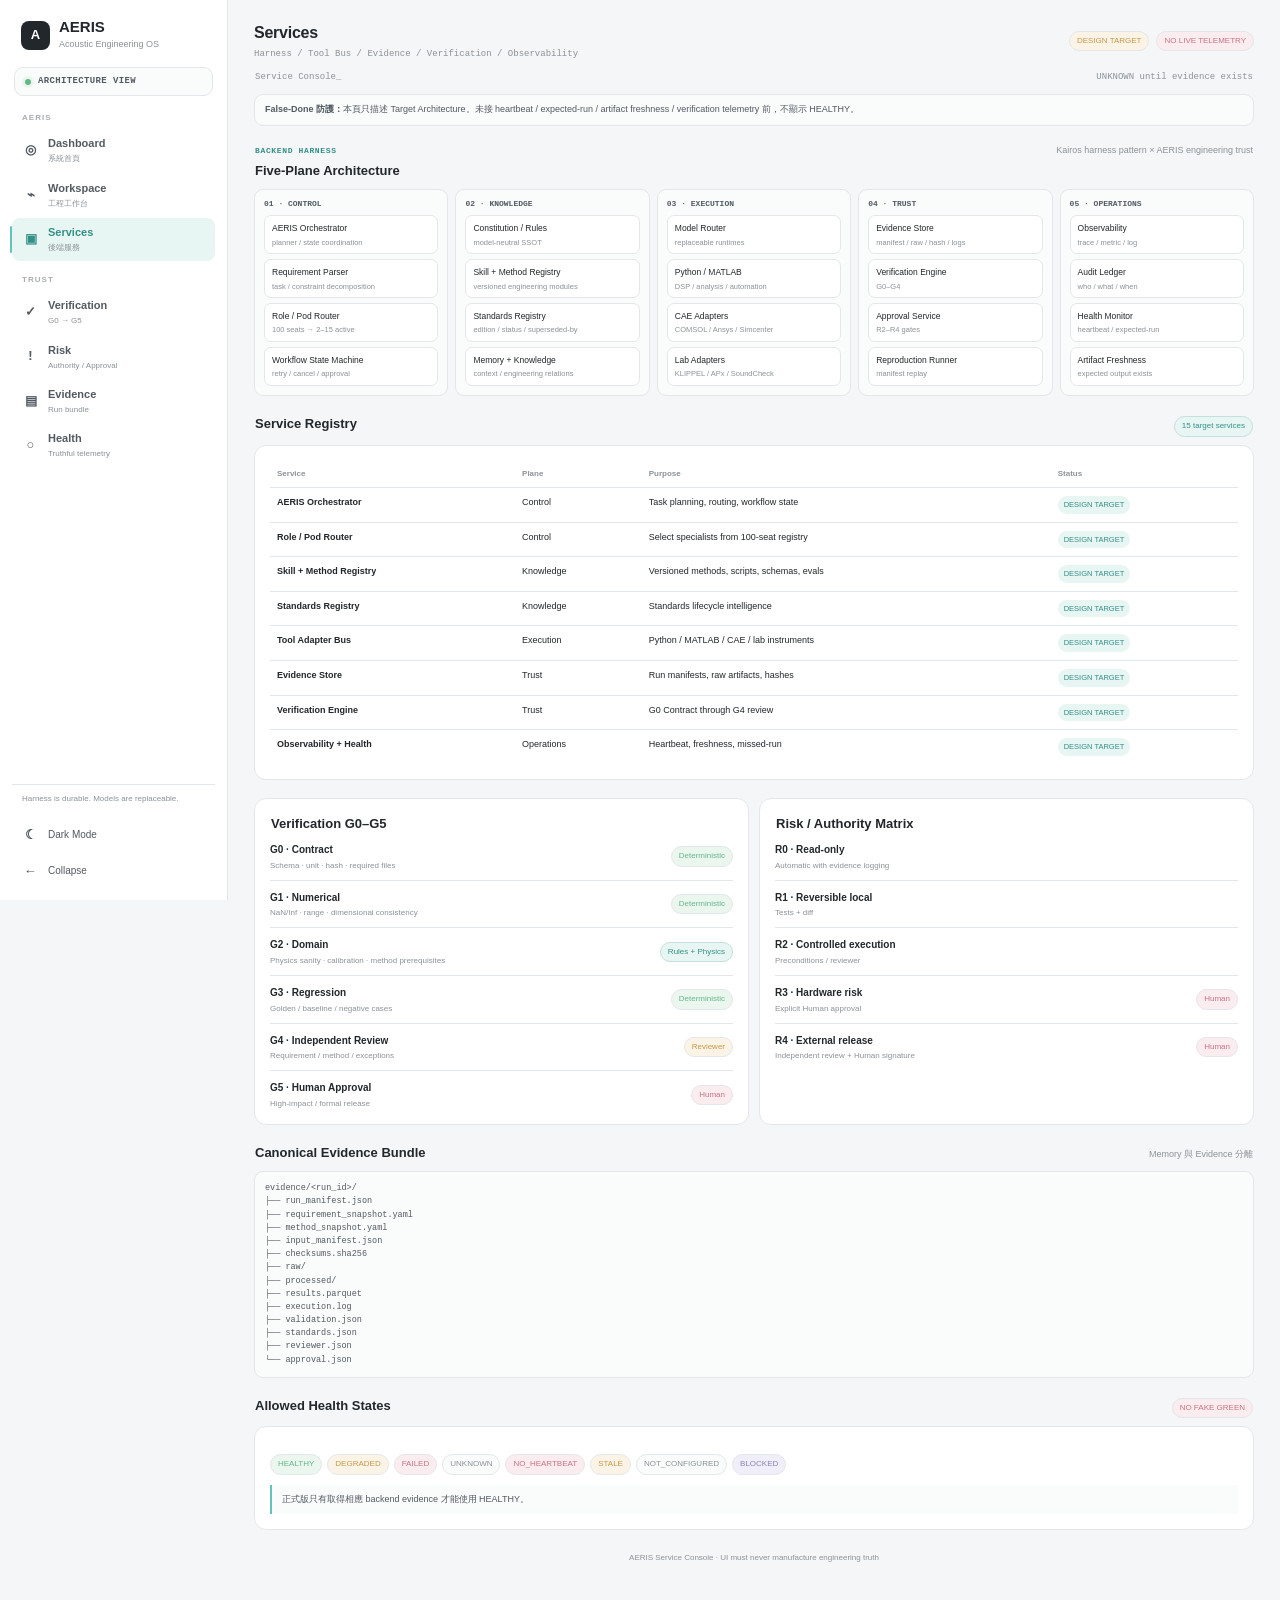
==== commit ac26075c: "ui: align services with Kairos shell" ====
--- a/services.html
+++ b/services.html
@@ -1,56 +1,4 @@
-<!doctype html>
-<html lang="zh-Hant">
-<head>
-<meta charset="utf-8"><meta name="viewport" content="width=device-width,initial-scale=1">
-<meta name="theme-color" content="#43b8b2"><title>AERIS — Service Console</title>
-<link rel="stylesheet" href="aeris.css"><script src="aeris-theme.js"></script>
-</head>
-<body>
-<div class="app">
-<aside class="sidebar">
-  <div class="brand"><div class="logo">A</div><div class="brand-copy"><div class="brand-name">AERIS</div><div class="tiny">聲學工程 OS</div></div></div>
-  <div class="sidebar-status"><span class="status-dot"></span>ARCHITECTURE VIEW<br><span class="sidebar-status-detail">No live backend connected</span></div>
-  <div class="nav-label">AERIS</div>
-  <nav class="nav">
-    <a href="index.html"><span class="ico">◉</span><span class="nav-copy"><b>Dashboard</b><small>系統首頁</small></span></a>
-    <a href="workspace.html"><span class="ico">⚡</span><span class="nav-copy"><b>Workspace</b><small>工程工作台</small></span></a>
-    <a class="active" href="services.html"><span class="ico">▣</span><span class="nav-copy"><b>Services</b><small>後端服務</small></span></a>
-    <a href="#verification"><span class="ico">✓</span><span class="nav-copy"><b>Verification</b><small>G0 → G5</small></span></a>
-    <a href="#risk"><span class="ico">!</span><span class="nav-copy"><b>Risk</b><small>Authority / Approval</small></span></a>
-    <a href="#evidence"><span class="ico">▤</span><span class="nav-copy"><b>Evidence</b><small>Run bundle</small></span></a>
-    <a href="#health"><span class="ico">✦</span><span class="nav-copy"><b>Health</b><small>Truthful telemetry</small></span></a>
-  </nav>
-  <div class="spacer"></div><div class="sidebar-foot">Harness is durable. Models are replaceable compute.</div>
-</aside>
-<main class="main">
-  <header class="topbar"><div><h1>▣ Service Console</h1><div class="subtitle">Harness / Tool Bus / Evidence / Verification / Observability</div></div><div class="actions"><span class="pill amber">DESIGN TARGET</span><span class="pill rose">NO LIVE TELEMETRY</span></div></header>
-  <div class="notice"><b>False-Done 防護：</b>這裡刻意不把任何未連線 service 顯示成 HEALTHY。Target architecture ≠ deployed service；正式健康狀態必須來自 heartbeat、expected-run、artifact freshness、verification 與 calibration evidence。</div>
-
-  <section class="hero" style="margin-bottom:10px">
-    <div class="identity-status">AERIS HARNESS · <span class="pill purple">MODEL-NEUTRAL</span></div>
-    <div class="identity"><div class="identity-avatar">▣</div><div><h2>五個 Plane，一條 Engineering Truth Chain</h2><div class="identity-sub">Control ｜ Knowledge ｜ Execution ｜ Trust ｜ Operations</div></div></div>
-    <div class="quick-systems"><div class="quick-system teal"><small>Control</small><b>Orchestrator + State</b></div><div class="quick-system purple"><small>Knowledge</small><b>Rules + Skills + Standards</b></div><div class="quick-system blue"><small>Execution</small><b>Models + Tools</b></div><div class="quick-system amber"><small>Trust</small><b>Evidence + Verification</b></div><div class="quick-system green"><small>Operations</small><b>Health + Audit</b></div></div>
-    <div class="quote">Real execution / data → Evidence → Verification → Telemetry / State Store → Dashboard Projection</div>
-  </section>
-
-  <section class="panel"><div class="chapter-kicker">CHAPTER 01</div><h3>AERIS Backend — Five-Plane Architecture</h3><div class="arch">
-    <div class="layer"><h4>01 · CONTROL</h4><div class="svc">AERIS Orchestrator<small>planner / state coordination</small></div><div class="svc">Requirement Parser<small>task / constraint decomposition</small></div><div class="svc">Role / Pod Router<small>100 seats → 2–15 roles</small></div><div class="svc">Workflow State Machine<small>retry / cancel / approval</small></div></div>
-    <div class="layer"><h4>02 · KNOWLEDGE</h4><div class="svc">Constitution / Core Rules<small>model-neutral SSOT</small></div><div class="svc">Skill + Method Registry<small>versioned modules</small></div><div class="svc">Standards Registry<small>edition / lifecycle</small></div><div class="svc">Memory + Knowledge Graph<small>context / reusable findings</small></div></div>
-    <div class="layer"><h4>03 · EXECUTION</h4><div class="svc">Model Router<small>replaceable runtimes</small></div><div class="svc">Python / MATLAB<small>analysis / DSP / automation</small></div><div class="svc">CAE Adapters<small>COMSOL / Ansys / Simcenter</small></div><div class="svc">Lab Adapters<small>KLIPPEL / APx / SoundCheck / ACQUA</small></div></div>
-    <div class="layer"><h4>04 · TRUST</h4><div class="svc">Evidence Store<small>manifest / raw / hash / logs</small></div><div class="svc">Verification Engine<small>G0–G4</small></div><div class="svc">Approval Service<small>R2–R4 authority gates</small></div><div class="svc">Reproduction Runner<small>manifest replay</small></div></div>
-    <div class="layer"><h4>05 · OPERATIONS</h4><div class="svc">Observability<small>trace / metric / log</small></div><div class="svc">Audit Ledger<small>who / what / when</small></div><div class="svc">Health Monitor<small>heartbeat / expected-run</small></div><div class="svc">Artifact Freshness<small>expected output exists</small></div></div>
-  </div></section>
-
-  <section class="panel section"><div class="section-head"><div><h3>Service Registry</h3><div class="desc">`DESIGN TARGET` 只表示已定義架構，不表示已部署。</div></div><span class="pill teal">15 target services</span></div><div class="table-wrap"><table class="table"><thead><tr><th>Service</th><th>Plane</th><th>Purpose</th><th>Status</th></tr></thead><tbody>
-    <tr><td><b>AERIS Orchestrator</b></td><td>Control</td><td>Task planning, routing, workflow state</td><td><span class="state target">DESIGN TARGET</span></td></tr><tr><td><b>Role / Pod Router</b></td><td>Control</td><td>Select specialists from 100-seat registry</td><td><span class="state target">DESIGN TARGET</span></td></tr><tr><td><b>Workflow Engine</b></td><td>Control</td><td>Typed states, retry, timeout, cancellation</td><td><span class="state target">DESIGN TARGET</span></td></tr><tr><td><b>Skill + Method Registry</b></td><td>Knowledge</td><td>Versioned methods, scripts, schemas, evals</td><td><span class="state target">DESIGN TARGET</span></td></tr><tr><td><b>Standards Registry</b></td><td>Knowledge</td><td>IEC / ISO / AES / CTA / ITU / Bluetooth / FDA lifecycle</td><td><span class="state target">DESIGN TARGET</span></td></tr><tr><td><b>Engineering Memory</b></td><td>Knowledge</td><td>Hot context, structured knowledge, event history</td><td><span class="state target">DESIGN TARGET</span></td></tr><tr><td><b>Knowledge Graph</b></td><td>Knowledge</td><td>Problem → Cause → Evidence → Fix → Result</td><td><span class="state target">DESIGN TARGET</span></td></tr><tr><td><b>Model Router</b></td><td>Execution</td><td>Replaceable model adapters</td><td><span class="state target">DESIGN TARGET</span></td></tr><tr><td><b>Tool Adapter Bus</b></td><td>Execution</td><td>Python / MATLAB / CAE / lab instruments</td><td><span class="state target">DESIGN TARGET</span></td></tr><tr><td><b>Evidence Store</b></td><td>Trust</td><td>Immutable run manifests, artifacts, hashes</td><td><span class="state target">DESIGN TARGET</span></td></tr><tr><td><b>Verification Engine</b></td><td>Trust</td><td>G0 Contract through G4 Independent Review</td><td><span class="state target">DESIGN TARGET</span></td></tr><tr><td><b>Approval Service</b></td><td>Trust</td><td>Risk-tier Human approvals</td><td><span class="state target">DESIGN TARGET</span></td></tr><tr><td><b>Reproduction Runner</b></td><td>Trust</td><td>Re-run from manifest within tolerance</td><td><span class="state target">DESIGN TARGET</span></td></tr><tr><td><b>Observability + Health</b></td><td>Operations</td><td>Trace, metric, heartbeat, freshness, missed-run</td><td><span class="state target">DESIGN TARGET</span></td></tr><tr><td><b>Audit Ledger</b></td><td>Operations</td><td>Append-only actor / action / decision history</td><td><span class="state target">DESIGN TARGET</span></td></tr>
-  </tbody></table></div></section>
-
-  <div class="grid2 section">
-    <section class="panel chapter" id="verification"><div class="chapter-kicker">CHAPTER 02</div><h3>Verification Gate G0–G5</h3><div class="list"><div class="row"><div><div class="name">G0 · Contract</div><div class="meta">Schema · unit · hash · required file existence</div></div><span class="pill green">Deterministic</span></div><div class="row"><div><div class="name">G1 · Numerical</div><div class="meta">NaN/Inf · range · dimensions · unit tests</div></div><span class="pill green">Deterministic</span></div><div class="row"><div><div class="name">G2 · Domain</div><div class="meta">Physics sanity · calibration · method preconditions</div></div><span class="pill green">Rules + Physics</span></div><div class="row"><div><div class="name">G3 · Regression</div><div class="meta">Golden data · baseline · negative cases</div></div><span class="pill green">Deterministic</span></div><div class="row"><div><div class="name">G4 · Independent Review</div><div class="meta">Requirement interpretation · suitability · exceptions</div></div><span class="pill amber">Reviewer</span></div><div class="row"><div><div class="name">G5 · Human Approval</div><div class="meta">High-impact execution / formal release</div></div><span class="pill rose">Human</span></div></div></section>
-    <section class="panel" id="risk"><h3>Risk / Authority Matrix</h3><div class="table-wrap"><table class="table"><thead><tr><th>Tier</th><th>Agent Authority</th><th>Required Gate</th></tr></thead><tbody><tr><td>R0</td><td>Read-only / analysis</td><td>Evidence logging</td></tr><tr><td>R1</td><td>Reversible local change</td><td>Tests + Git diff</td></tr><tr><td>R2</td><td>Controlled engineering execution</td><td>Preconditions / reviewer</td></tr><tr><td>R3</td><td>Potential DUT / hardware risk</td><td>Explicit Human approval</td></tr><tr><td>R4</td><td>Official customer / external release</td><td>Independent review + Human signature</td></tr></tbody></table></div><div class="callout section"><b>Capability ≠ Authority.</b> 會操作工具，不代表 Agent 有權自行執行高風險或對外動作。</div></section>
-  </div>
-
-  <section class="panel section" id="evidence"><h3>Canonical Evidence Bundle</h3><div class="desc">Memory 與 Evidence 必須分離；正式 run 要可重現。</div><div class="code">evidence/&lt;run_id&gt;/
+<!doctype html><html lang="zh-Hant"><head><meta charset="utf-8"><meta name="viewport" content="width=device-width,initial-scale=1"><meta name="theme-color" content="#62c5ba"><title>AERIS — Services</title><link rel="stylesheet" href="aeris.css"><script src="aeris-theme.js"></script></head><body><div class="app"><aside class="sidebar"><div class="brand"><div class="brand-mark">A</div><div class="brand-copy"><div class="brand-name">AERIS</div><div class="brand-sub">Acoustic Engineering OS</div></div></div><div class="sidebar-live"><span class="live-dot"></span><span>ARCHITECTURE VIEW</span></div><div class="nav-group"><div class="nav-label">AERIS</div><nav class="nav"><a href="index.html"><span class="nav-icon">◎</span><span class="nav-copy"><b>Dashboard</b><small>系統首頁</small></span></a><a href="workspace.html"><span class="nav-icon">⌁</span><span class="nav-copy"><b>Workspace</b><small>工程工作台</small></span></a><a class="active" href="services.html"><span class="nav-icon">▣</span><span class="nav-copy"><b>Services</b><small>後端服務</small></span></a></nav></div><div class="nav-group"><div class="nav-label">Trust</div><nav class="nav"><a href="#verification"><span class="nav-icon">✓</span><span class="nav-copy"><b>Verification</b><small>G0 → G5</small></span></a><a href="#risk"><span class="nav-icon">!</span><span class="nav-copy"><b>Risk</b><small>Authority / Approval</small></span></a><a href="#evidence"><span class="nav-icon">▤</span><span class="nav-copy"><b>Evidence</b><small>Run bundle</small></span></a><a href="#health"><span class="nav-icon">○</span><span class="nav-copy"><b>Health</b><small>Truthful telemetry</small></span></a></nav></div><div class="spacer"></div><div class="sidebar-note">Harness is durable. Models are replaceable.</div></aside><main class="main"><div class="content"><header class="topbar"><div><div class="page-title">Services</div><div class="page-meta">Harness / Tool Bus / Evidence / Verification / Observability</div></div><div class="actions"><span class="pill amber">DESIGN TARGET</span><span class="pill rose">NO LIVE TELEMETRY</span></div></header><div class="sync-line"><span>Service Console_</span><span>UNKNOWN until evidence exists</span></div><div class="notice"><b>False-Done 防護：</b>本頁只描述 Target Architecture。未接 heartbeat / expected-run / artifact freshness / verification telemetry 前，不顯示 HEALTHY。</div><section class="section"><div class="section-title"><div><div class="section-kicker">Backend Harness</div><h2>Five-Plane Architecture</h2></div><p>Kairos harness pattern × AERIS engineering trust</p></div><div class="arch"><div class="layer"><h3>01 · CONTROL</h3><div class="svc">AERIS Orchestrator<small>planner / state coordination</small></div><div class="svc">Requirement Parser<small>task / constraint decomposition</small></div><div class="svc">Role / Pod Router<small>100 seats → 2–15 active</small></div><div class="svc">Workflow State Machine<small>retry / cancel / approval</small></div></div><div class="layer"><h3>02 · KNOWLEDGE</h3><div class="svc">Constitution / Rules<small>model-neutral SSOT</small></div><div class="svc">Skill + Method Registry<small>versioned engineering modules</small></div><div class="svc">Standards Registry<small>edition / status / superseded-by</small></div><div class="svc">Memory + Knowledge<small>context / engineering relations</small></div></div><div class="layer"><h3>03 · EXECUTION</h3><div class="svc">Model Router<small>replaceable runtimes</small></div><div class="svc">Python / MATLAB<small>DSP / analysis / automation</small></div><div class="svc">CAE Adapters<small>COMSOL / Ansys / Simcenter</small></div><div class="svc">Lab Adapters<small>KLIPPEL / APx / SoundCheck</small></div></div><div class="layer"><h3>04 · TRUST</h3><div class="svc">Evidence Store<small>manifest / raw / hash / logs</small></div><div class="svc">Verification Engine<small>G0–G4</small></div><div class="svc">Approval Service<small>R2–R4 gates</small></div><div class="svc">Reproduction Runner<small>manifest replay</small></div></div><div class="layer"><h3>05 · OPERATIONS</h3><div class="svc">Observability<small>trace / metric / log</small></div><div class="svc">Audit Ledger<small>who / what / when</small></div><div class="svc">Health Monitor<small>heartbeat / expected-run</small></div><div class="svc">Artifact Freshness<small>expected output exists</small></div></div></div></section><section class="section"><div class="section-title"><h2>Service Registry</h2><span class="pill teal">15 target services</span></div><div class="panel table-wrap"><table class="table"><thead><tr><th>Service</th><th>Plane</th><th>Purpose</th><th>Status</th></tr></thead><tbody><tr><td><b>AERIS Orchestrator</b></td><td>Control</td><td>Task planning, routing, workflow state</td><td><span class="state target">DESIGN TARGET</span></td></tr><tr><td><b>Role / Pod Router</b></td><td>Control</td><td>Select specialists from 100-seat registry</td><td><span class="state target">DESIGN TARGET</span></td></tr><tr><td><b>Skill + Method Registry</b></td><td>Knowledge</td><td>Versioned methods, scripts, schemas, evals</td><td><span class="state target">DESIGN TARGET</span></td></tr><tr><td><b>Standards Registry</b></td><td>Knowledge</td><td>Standards lifecycle intelligence</td><td><span class="state target">DESIGN TARGET</span></td></tr><tr><td><b>Tool Adapter Bus</b></td><td>Execution</td><td>Python / MATLAB / CAE / lab instruments</td><td><span class="state target">DESIGN TARGET</span></td></tr><tr><td><b>Evidence Store</b></td><td>Trust</td><td>Run manifests, raw artifacts, hashes</td><td><span class="state target">DESIGN TARGET</span></td></tr><tr><td><b>Verification Engine</b></td><td>Trust</td><td>G0 Contract through G4 review</td><td><span class="state target">DESIGN TARGET</span></td></tr><tr><td><b>Observability + Health</b></td><td>Operations</td><td>Heartbeat, freshness, missed-run</td><td><span class="state target">DESIGN TARGET</span></td></tr></tbody></table></div></section><section class="section"><div class="grid2"><div class="panel" id="verification"><div class="section-title"><h2>Verification G0–G5</h2></div><div class="list"><div class="row"><div><div class="row-name">G0 · Contract</div><div class="row-meta">Schema · unit · hash · required files</div></div><span class="pill green">Deterministic</span></div><div class="row"><div><div class="row-name">G1 · Numerical</div><div class="row-meta">NaN/Inf · range · dimensional consistency</div></div><span class="pill green">Deterministic</span></div><div class="row"><div><div class="row-name">G2 · Domain</div><div class="row-meta">Physics sanity · calibration · method prerequisites</div></div><span class="pill teal">Rules + Physics</span></div><div class="row"><div><div class="row-name">G3 · Regression</div><div class="row-meta">Golden / baseline / negative cases</div></div><span class="pill green">Deterministic</span></div><div class="row"><div><div class="row-name">G4 · Independent Review</div><div class="row-meta">Requirement / method / exceptions</div></div><span class="pill amber">Reviewer</span></div><div class="row"><div><div class="row-name">G5 · Human Approval</div><div class="row-meta">High-impact / formal release</div></div><span class="pill rose">Human</span></div></div></div><div class="panel" id="risk"><div class="section-title"><h2>Risk / Authority Matrix</h2></div><div class="list"><div class="row"><div><div class="row-name">R0 · Read-only</div><div class="row-meta">Automatic with evidence logging</div></div></div><div class="row"><div><div class="row-name">R1 · Reversible local</div><div class="row-meta">Tests + diff</div></div></div><div class="row"><div><div class="row-name">R2 · Controlled execution</div><div class="row-meta">Preconditions / reviewer</div></div></div><div class="row"><div><div class="row-name">R3 · Hardware risk</div><div class="row-meta">Explicit Human approval</div></div><span class="pill rose">Human</span></div><div class="row"><div><div class="row-name">R4 · External release</div><div class="row-meta">Independent review + Human signature</div></div><span class="pill rose">Human</span></div></div></div></div></section><section class="section" id="evidence"><div class="section-title"><h2>Canonical Evidence Bundle</h2><p>Memory 與 Evidence 分離</p></div><div class="code">evidence/&lt;run_id&gt;/
 ├── run_manifest.json
 ├── requirement_snapshot.yaml
 ├── method_snapshot.yaml
@@ -59,15 +7,8 @@
 ├── raw/
 ├── processed/
 ├── results.parquet
-├── plots/
 ├── execution.log
 ├── validation.json
-├── environment.lock
 ├── standards.json
 ├── reviewer.json
-└── approval.json</div></section>
-
-  <section class="grid2 section" id="health"><div class="panel"><h3>Allowed Health States</h3><div class="tags"><span class="pill green">HEALTHY</span><span class="pill amber">DEGRADED</span><span class="pill rose">FAILED</span><span class="pill">UNKNOWN</span><span class="pill rose">NO_HEARTBEAT</span><span class="pill amber">STALE</span><span class="pill">NOT_CONFIGURED</span><span class="pill purple">BLOCKED</span></div><div class="desc section">只有取得對應 backend evidence 才能顯示 HEALTHY。</div></div><div class="panel"><h3>Health ≠ Process Alive</h3><div class="list"><div class="row"><div><div class="name">Expected-run ledger</div><div class="meta">應執行 vs 實際執行</div></div></div><div class="row"><div><div class="name">Artifact freshness</div><div class="meta">檔案是否真的存在且更新</div></div></div><div class="row"><div><div class="name">Verification state</div><div class="meta">EXECUTED 不可直接 DONE</div></div></div></div></div></section>
-  <div class="footer">AERIS Service Console · The UI must never manufacture engineering truth.</div>
-</main></div>
-</body></html>
+└── approval.json</div></section><section class="section" id="health"><div class="section-title"><h2>Allowed Health States</h2><span class="pill rose">NO FAKE GREEN</span></div><div class="panel"><div class="chips"><span class="pill green">HEALTHY</span><span class="pill amber">DEGRADED</span><span class="pill rose">FAILED</span><span class="pill">UNKNOWN</span><span class="pill rose">NO_HEARTBEAT</span><span class="pill amber">STALE</span><span class="pill">NOT_CONFIGURED</span><span class="pill purple">BLOCKED</span></div><div class="callout" style="margin-top:10px">正式版只有取得相應 backend evidence 才能使用 HEALTHY。</div></div></section><div class="footer">AERIS Service Console · UI must never manufacture engineering truth</div></div></main></div></body></html>
--- a/aeris.css
+++ b/aeris.css
@@ -1,146 +1,34 @@
 :root{
-  --bg:#fbfbf9;
-  --sidebar:#fafaf8;
-  --panel:#ffffff;
-  --panel-soft:#fcfcfa;
-  --control:#ffffff;
-  --control-hover:#f6f8f6;
-  --text:#202524;
-  --text-soft:#5f6967;
-  --muted:#87918f;
-  --muted-2:#a5adaa;
-  --line:#eceeeb;
-  --line-strong:#dfe4e0;
-  --teal:#43b8b2;
-  --teal-deep:#258b85;
-  --teal-soft:#edf9f7;
-  --green:#65bb7e;
-  --green-soft:#eff8f1;
-  --amber:#d9a84d;
-  --amber-soft:#fff8e9;
-  --rose:#d98291;
-  --rose-soft:#fff1f4;
-  --purple:#9f91d7;
-  --purple-soft:#f5f1ff;
-  --blue:#6e9fd3;
-  --blue-soft:#eff6fd;
-  --hero-a:#f2fbfa;
-  --hero-b:#fffaf8;
-  --hero-c:#faf8ff;
-  --code:#f8f9f7;
-  --shadow:0 6px 20px rgba(31,50,46,.035);
-  --shadow-soft:0 2px 10px rgba(31,50,46,.025);
-  --focus:0 0 0 3px rgba(67,184,178,.14);
-  --radius:12px;
-  --sidebar-w:176px;
-  --sidebar-collapsed-w:64px;
-  color-scheme:light;
+  --canvas:#f5f6f7;--sidebar:#ffffff;--surface:#ffffff;--surface-2:#fafbfb;--surface-3:#f1f3f4;
+  --text:#22272b;--text-2:#525a61;--muted:#8b9298;--muted-2:#a8adb2;--border:#e4e7e9;--border-strong:#d7dbde;
+  --accent:#62c5ba;--accent-strong:#348f87;--accent-soft:#e7f6f3;--green:#62b987;--green-soft:#ebf6ef;
+  --amber:#c89848;--amber-soft:#fbf4e6;--rose:#cc7382;--rose-soft:#faecef;--purple:#8b82bd;--purple-soft:#f0eef8;
+  --radius:12px;--sidebar-w:228px;--content-w:1180px;color-scheme:light;
 }
 html[data-theme="dark"]{
-  --bg:#0e1110;
-  --sidebar:#0c0f0e;
-  --panel:#141816;
-  --panel-soft:#111513;
-  --control:#171c1a;
-  --control-hover:#1c2320;
-  --text:#e8ecea;
-  --text-soft:#b7c0bd;
-  --muted:#8d9995;
-  --muted-2:#68746f;
-  --line:#252d2a;
-  --line-strong:#35403c;
-  --teal:#64d1c8;
-  --teal-deep:#8adfd8;
-  --teal-soft:#16302d;
-  --green:#80cf95;
-  --green-soft:#192a1f;
-  --amber:#e8bc66;
-  --amber-soft:#332817;
-  --rose:#e995a3;
-  --rose-soft:#342026;
-  --purple:#b5a8e9;
-  --purple-soft:#28233a;
-  --blue:#8ab7e4;
-  --blue-soft:#17283a;
-  --hero-a:#11201e;
-  --hero-b:#211b1b;
-  --hero-c:#1d1925;
-  --code:#101513;
-  --shadow:0 8px 24px rgba(0,0,0,.16);
-  --shadow-soft:0 3px 14px rgba(0,0,0,.12);
-  --focus:0 0 0 3px rgba(100,209,200,.16);
-  color-scheme:dark;
+  --canvas:#17191a;--sidebar:#111314;--surface:#1e2022;--surface-2:#1a1c1e;--surface-3:#24272a;
+  --text:#e8eaec;--text-2:#b6bcc1;--muted:#8e969c;--muted-2:#6f767b;--border:#2c2f32;--border-strong:#3a3e42;
+  --accent:#72d0c5;--accent-strong:#98e3da;--accent-soft:#18332f;--green:#77c997;--green-soft:#1b3023;
+  --amber:#d8aa5a;--amber-soft:#352b1b;--rose:#dc8794;--rose-soft:#382228;--purple:#a79bd1;--purple-soft:#2b2738;color-scheme:dark;
 }
-*{box-sizing:border-box}
-html{scroll-behavior:smooth;background:var(--bg)}
-body{
-  margin:0;background:var(--bg);color:var(--text);
-  font-family:Inter,-apple-system,BlinkMacSystemFont,"Segoe UI","Noto Sans TC","PingFang TC","Microsoft JhengHei",sans-serif;
-  -webkit-font-smoothing:antialiased;text-rendering:optimizeLegibility;
-  transition:background-color .16s ease,color .16s ease;
-}
-a{color:inherit;text-decoration:none}
-button,input,select,textarea{font:inherit} button{color:inherit}
-.app{min-height:100vh;display:grid;grid-template-columns:var(--sidebar-w) minmax(0,1fr);transition:grid-template-columns .18s ease}
-html[data-sidebar="collapsed"] .app{grid-template-columns:var(--sidebar-collapsed-w) minmax(0,1fr)}
-.sidebar{
-  position:sticky;top:0;height:100vh;background:var(--sidebar);border-right:1px solid var(--line);
-  padding:17px 10px 11px;display:flex;flex-direction:column;gap:13px;overflow:hidden;
-  transition:background-color .16s ease,border-color .16s ease,width .18s ease;
-}
-.brand{display:flex;align-items:center;gap:9px;padding:0 5px;min-height:35px}
-.logo{
-  flex:0 0 auto;width:32px;height:32px;border-radius:9px;display:grid;place-items:center;font-size:12px;font-weight:800;color:#fff;
-  background:linear-gradient(145deg,#4cc7c1,#279995);box-shadow:0 3px 12px rgba(46,163,157,.16)
-}
-.brand-copy{min-width:0}.brand-name{font-size:11px;font-weight:800;letter-spacing:.11em;color:var(--teal-deep)}
-.tiny{font-size:8px;color:var(--muted);line-height:1.45}.brand .tiny{white-space:nowrap}
-.sidebar-status{padding:0 6px 3px;font-size:8px;line-height:1.5;color:var(--muted);font-family:"SFMono-Regular",Consolas,monospace}
-.status-dot{width:5px;height:5px;border-radius:999px;background:var(--green);display:inline-block;margin-right:5px;vertical-align:1px;box-shadow:0 0 0 3px var(--green-soft)}
-.nav-label{font-size:7px;color:var(--muted-2);padding:0 8px;margin-top:2px;text-transform:uppercase;letter-spacing:.12em;font-weight:800}
-.nav{display:flex;flex-direction:column;gap:2px}.nav a{
-  position:relative;min-height:42px;padding:7px 8px;border-radius:9px;color:var(--muted);display:flex;gap:8px;align-items:center;
-  transition:background-color .12s ease,color .12s ease,transform .12s ease;
-}
-.nav a:hover{background:var(--control-hover);color:var(--text-soft)}
-.nav a.active{background:linear-gradient(90deg,var(--teal-soft),color-mix(in srgb,var(--teal-soft) 28%,transparent));color:var(--teal-deep)}
-.nav a.active::before{content:"";position:absolute;left:0;top:8px;bottom:8px;width:2px;border-radius:2px;background:var(--teal)}
-.nav .ico{flex:0 0 20px;width:20px;text-align:center;font-size:11px;color:inherit}
-.nav-copy{display:flex;min-width:0;flex-direction:column;gap:1px}.nav-copy b{font-size:9px;line-height:1.15;font-weight:700;white-space:nowrap}.nav-copy small{font-size:7px;line-height:1.2;color:var(--muted);white-space:nowrap}
-.spacer{flex:1}
-.sidebar-utilities{display:flex;flex-direction:column;gap:2px;border-top:1px solid var(--line);padding-top:8px}
-.utility-btn{width:100%;border:0;background:transparent;border-radius:8px;min-height:34px;padding:7px 8px;display:flex;align-items:center;gap:8px;color:var(--muted);cursor:pointer;text-align:left;transition:background-color .12s ease,color .12s ease}
-.utility-btn:hover{background:var(--control-hover);color:var(--text-soft)}.utility-btn .ico{width:20px;text-align:center;font-size:11px;flex:0 0 20px}.utility-btn span:last-child{font-size:8px;white-space:nowrap}
-.sidebar-foot{font-size:7px;color:var(--muted-2);line-height:1.45;padding:0 8px;margin-top:2px}
-html[data-sidebar="collapsed"] .brand{justify-content:center;padding:0}
-html[data-sidebar="collapsed"] .brand-copy,html[data-sidebar="collapsed"] .sidebar-status,html[data-sidebar="collapsed"] .nav-label,html[data-sidebar="collapsed"] .nav-copy,html[data-sidebar="collapsed"] .utility-btn span:last-child,html[data-sidebar="collapsed"] .sidebar-foot{display:none}
-html[data-sidebar="collapsed"] .nav a,html[data-sidebar="collapsed"] .utility-btn{justify-content:center;padding-left:6px;padding-right:6px}
-html[data-sidebar="collapsed"] .nav a.active::before{top:7px;bottom:7px}
-.main{min-width:0;padding:18px 22px 38px;max-width:1480px;width:100%;margin:0 auto}
-.topbar{display:flex;align-items:flex-start;justify-content:space-between;gap:14px;margin-bottom:12px;min-height:29px}.topbar h1{font-size:14px;margin:0 0 2px;font-weight:760;letter-spacing:-.01em}.subtitle{font-size:8px;color:var(--muted)}
-.actions{display:flex;align-items:center;gap:6px;flex-wrap:wrap;justify-content:flex-end}.btn{border:1px solid var(--line);background:var(--control);border-radius:8px;padding:6px 9px;font-size:8px;color:var(--text-soft);cursor:pointer;box-shadow:none;transition:all .12s ease}.btn:hover{border-color:var(--line-strong);background:var(--control-hover)}
-.btn:focus-visible,.utility-btn:focus-visible,input:focus-visible,select:focus-visible,textarea:focus-visible{outline:none;box-shadow:var(--focus)}.btn.primary{background:var(--text);color:var(--bg);border-color:var(--text)}
-.notice{border:1px dashed color-mix(in srgb,var(--teal) 30%,var(--line));background:color-mix(in srgb,var(--teal-soft) 60%,var(--panel));border-radius:9px;padding:8px 10px;color:var(--text-soft);font-size:8px;line-height:1.55;margin-bottom:10px}
-.hero{
-  position:relative;overflow:hidden;background:linear-gradient(120deg,var(--hero-a),var(--hero-b) 58%,var(--hero-c));border:1px solid var(--line);border-radius:14px;padding:15px 16px 14px;box-shadow:var(--shadow)
-}
-.hero::after{content:"";position:absolute;inset:0;pointer-events:none;opacity:.32;background-image:radial-gradient(circle at 12% 18%,rgba(67,184,178,.26) 0 1px,transparent 1.5px),radial-gradient(circle at 77% 29%,rgba(159,145,215,.20) 0 1px,transparent 1.5px),radial-gradient(circle at 62% 72%,rgba(217,168,77,.18) 0 1px,transparent 1.4px);background-size:38px 38px,52px 52px,64px 64px}.hero>*{position:relative;z-index:1}
-.identity-status{display:flex;align-items:center;gap:6px;font-size:8px;color:var(--teal-deep);font-family:"SFMono-Regular",Consolas,monospace}.identity{display:flex;align-items:center;gap:11px;margin:8px 0 9px}.identity-avatar{width:38px;height:38px;border-radius:10px;background:linear-gradient(145deg,#47c8c1,#279993);color:white;display:grid;place-items:center;font-size:14px;font-weight:800;box-shadow:0 5px 15px rgba(46,163,157,.17)}.identity h2{font-size:22px;margin:0 0 3px;letter-spacing:-.025em}.identity-sub{font-size:8px;color:var(--teal-deep);font-weight:650}.hero p{max-width:1080px;color:var(--text-soft);font-size:9px;line-height:1.75;margin:8px 0}.eyebrow{font-size:8px;color:var(--teal-deep);font-weight:750;letter-spacing:.04em;text-transform:uppercase}
-.quick-systems{display:grid;grid-template-columns:repeat(5,minmax(0,1fr));gap:6px;margin:7px 0 9px}.quick-system{border:1px solid color-mix(in srgb,var(--line) 80%,transparent);background:color-mix(in srgb,var(--panel) 76%,transparent);border-radius:8px;padding:7px 8px;min-width:0}.quick-system small{display:block;font-size:6.5px;color:var(--muted);margin-bottom:2px}.quick-system b{display:block;font-size:8px;white-space:nowrap;overflow:hidden;text-overflow:ellipsis}.quick-system.teal b{color:var(--teal-deep)}.quick-system.purple b{color:var(--purple)}.quick-system.blue b{color:var(--blue)}.quick-system.amber b{color:var(--amber)}.quick-system.green b{color:var(--green)}
-.tags{display:flex;flex-wrap:wrap;gap:5px;margin-top:9px}.tag,.pill{font-size:7px;padding:3px 6px;border-radius:999px;border:1px solid var(--line);background:var(--control-hover);color:var(--muted);display:inline-flex;align-items:center;gap:3px;white-space:nowrap}.pill.teal{background:var(--teal-soft);border-color:color-mix(in srgb,var(--teal) 22%,var(--line));color:var(--teal-deep)}.pill.green{background:var(--green-soft);border-color:color-mix(in srgb,var(--green) 22%,var(--line));color:var(--green)}.pill.amber{background:var(--amber-soft);border-color:color-mix(in srgb,var(--amber) 24%,var(--line));color:var(--amber)}.pill.rose{background:var(--rose-soft);border-color:color-mix(in srgb,var(--rose) 24%,var(--line));color:var(--rose)}.pill.purple{background:var(--purple-soft);border-color:color-mix(in srgb,var(--purple) 24%,var(--line));color:var(--purple)}
-.quote{border:1px solid var(--line);background:color-mix(in srgb,var(--panel) 72%,transparent);border-radius:8px;padding:8px 10px;margin-top:9px;font-size:8px;color:var(--muted);font-style:italic;line-height:1.55}
-.stats{display:grid;grid-template-columns:repeat(4,minmax(0,1fr));gap:7px;margin:9px 0 11px}.stat{background:var(--panel);border:1px solid var(--line);border-radius:9px;padding:9px 10px;box-shadow:var(--shadow-soft)}.stat .label{font-size:7px;color:var(--muted)}.stat .value{font-size:16px;font-weight:780;margin-top:3px;letter-spacing:-.02em}.stat .small{font-size:6.5px;color:var(--muted-2);margin-top:2px;line-height:1.35}.stat.teal .value{color:var(--teal)}.stat.purple .value{color:var(--purple)}.stat.amber .value{color:var(--amber)}.stat.green .value{color:var(--green)}
-.grid2{display:grid;grid-template-columns:minmax(0,1.35fr) minmax(0,.65fr);gap:10px}.grid3{display:grid;grid-template-columns:repeat(3,minmax(0,1fr));gap:9px}.grid4{display:grid;grid-template-columns:repeat(4,minmax(0,1fr));gap:7px}
-.panel{background:var(--panel);border:1px solid var(--line);border-radius:var(--radius);padding:12px;box-shadow:var(--shadow-soft);min-width:0}.panel.chapter{background:linear-gradient(110deg,color-mix(in srgb,var(--teal-soft) 65%,var(--panel)),var(--panel))}.panel h3{font-size:10px;margin:0 0 8px;font-weight:740}.panel h4{font-size:9px;margin:0 0 6px}.chapter-kicker{font-size:6.5px;letter-spacing:.12em;color:var(--muted-2);font-weight:800;margin-bottom:5px}.desc{font-size:7.5px;color:var(--muted);line-height:1.5;margin-top:-3px;margin-bottom:8px}.section{margin-top:10px}.section-head{display:flex;align-items:center;justify-content:space-between;gap:10px;margin-bottom:8px}.section-head h3{margin:0}
-.pipeline{display:grid;grid-template-columns:repeat(8,minmax(0,1fr));gap:4px}.step{border:1px solid var(--line);border-radius:8px;background:var(--panel-soft);text-align:center;padding:7px 4px;min-height:44px;display:flex;flex-direction:column;justify-content:center}.step b{font-size:6.5px;letter-spacing:.02em}.step span{font-size:6px;color:var(--muted);margin-top:2px}.step.done{background:var(--green-soft);border-color:color-mix(in srgb,var(--green) 22%,var(--line))}.step.active{background:var(--teal-soft);border-color:color-mix(in srgb,var(--teal) 24%,var(--line))}
-.list{display:flex;flex-direction:column;gap:6px}.row{display:flex;align-items:center;justify-content:space-between;gap:8px;border-bottom:1px solid var(--line);padding-bottom:6px}.row:last-child{border-bottom:0;padding-bottom:0}.row .name{font-size:8px;font-weight:650}.row .meta{font-size:6.5px;color:var(--muted);line-height:1.35;margin-top:2px}.kpi{display:grid;grid-template-columns:1fr auto;gap:6px 8px;font-size:7.5px}.bar{height:5px;background:var(--control-hover);border-radius:99px;overflow:hidden;grid-column:1/3}.bar i{display:block;height:100%;background:linear-gradient(90deg,var(--teal),color-mix(in srgb,var(--teal) 48%,white));border-radius:99px}
-.pod{display:flex;flex-wrap:wrap;gap:5px}.person{border:1px solid var(--line);background:var(--panel-soft);border-radius:8px;padding:7px 8px;font-size:6.5px;color:var(--muted)}.person b{display:block;color:var(--text);font-size:7.5px;margin-bottom:2px}
-.searchbar{display:flex;gap:6px;flex-wrap:wrap;margin-bottom:8px}.searchbar input,.searchbar select,.field input,.field select,.field textarea{border:1px solid var(--line);background:var(--control);border-radius:8px;padding:7px 8px;font-size:8px;color:var(--text);outline:none}.searchbar input{min-width:220px;flex:1}.searchbar input:focus,.searchbar select:focus,.field input:focus,.field select:focus,.field textarea:focus{border-color:var(--teal);box-shadow:var(--focus)}
-.roles{display:grid;grid-template-columns:repeat(4,minmax(0,1fr));gap:5px}.role{border:1px solid var(--line);background:var(--panel);border-radius:8px;padding:7px;transition:transform .1s ease,border-color .1s ease,background-color .1s ease}.role:hover{transform:translateY(-1px);border-color:var(--line-strong);background:var(--panel-soft)}.role .id{font-size:6px;color:var(--muted-2)}.role b{display:block;font-size:7.5px;line-height:1.3;margin:3px 0 5px}.role-meta{display:flex;gap:3px;flex-wrap:wrap}.role-meta span{font-size:6px;background:var(--control-hover);border-radius:99px;padding:2px 4px;color:var(--muted)}
-.formgrid{display:grid;grid-template-columns:repeat(3,minmax(0,1fr));gap:7px}.field{display:flex;flex-direction:column;gap:4px}.field label{font-size:7px;color:var(--muted);font-weight:700}.field.full{grid-column:1/-1}.field textarea{min-height:104px;resize:vertical;line-height:1.5}.command{display:flex;gap:6px;margin-top:8px}
-.arch{display:grid;grid-template-columns:repeat(5,minmax(0,1fr));gap:6px}.layer{border:1px solid var(--line);border-radius:9px;padding:8px;background:var(--panel-soft)}.layer h4{font-size:7.5px;margin:0 0 5px}.svc{font-size:6.5px;border:1px solid var(--line);background:var(--panel);border-radius:7px;padding:5px 6px;margin:4px 0}.svc small{display:block;color:var(--muted);margin-top:2px;line-height:1.3;font-size:6px}
-.table-wrap{overflow:auto}.table{width:100%;border-collapse:collapse;font-size:7.5px;min-width:620px}.table th{text-align:left;color:var(--muted);font-weight:700;border-bottom:1px solid var(--line);padding:6px}.table td{border-bottom:1px solid var(--line);padding:6px;vertical-align:top}.table tr:last-child td{border-bottom:0}.state{font-size:6px;border-radius:99px;padding:3px 5px;background:var(--control-hover);white-space:nowrap}.state.target{background:var(--teal-soft);color:var(--teal-deep)}
-.timeline{display:flex;flex-direction:column;gap:7px}.event{display:grid;grid-template-columns:58px 1fr;gap:8px}.event time{font-size:6px;color:var(--muted);padding-top:2px}.event .body{font-size:7.5px;line-height:1.45;border-left:2px solid color-mix(in srgb,var(--teal) 18%,var(--line));padding-left:8px}.code{font-family:"SFMono-Regular",Consolas,"Liberation Mono",monospace;font-size:7px;line-height:1.5;background:var(--code);border:1px solid var(--line);border-radius:8px;padding:9px;overflow:auto;white-space:pre}.callout{border-left:2px solid var(--teal);background:color-mix(in srgb,var(--teal-soft) 38%,var(--panel));border-radius:0 8px 8px 0;padding:8px 9px;font-size:7.5px;color:var(--text-soft);line-height:1.5}.empty{border:1px dashed var(--line-strong);border-radius:9px;padding:14px;text-align:center;color:var(--muted);font-size:7.5px}.footer{margin-top:18px;text-align:center;font-size:6.5px;color:var(--muted-2)}
-@media(max-width:1100px){:root{--sidebar-w:150px}.quick-systems{grid-template-columns:repeat(3,1fr)}.stats{grid-template-columns:repeat(2,1fr)}.roles{grid-template-columns:repeat(3,1fr)}.grid2{grid-template-columns:1fr}.arch{grid-template-columns:repeat(2,1fr)}}
-@media(max-width:720px){.app,html[data-sidebar="collapsed"] .app{display:block}.sidebar{position:static;height:auto;display:flex;flex-direction:row;align-items:center;overflow:auto;padding:8px}.brand{min-width:40px;padding:0}.brand-copy,.sidebar-status,.nav-label,.spacer,.sidebar-utilities,.sidebar-foot{display:none!important}.nav{flex-direction:row}.nav a{min-height:34px;white-space:nowrap}.nav a.active::before{display:none}.nav-copy{display:flex!important}.nav-copy small{display:none}.main{padding:13px 10px 28px}.topbar{align-items:center}.quick-systems{grid-template-columns:repeat(2,1fr)}.stats{grid-template-columns:repeat(2,1fr)}.grid3,.grid4,.formgrid{grid-template-columns:1fr}.roles{grid-template-columns:repeat(2,1fr)}.pipeline{grid-template-columns:repeat(2,1fr)}.arch{grid-template-columns:1fr}.identity h2{font-size:19px}.hero{padding:13px}}
-@media(prefers-reduced-motion:reduce){*,*::before,*::after{scroll-behavior:auto!important;transition:none!important;animation:none!important}}
+*{box-sizing:border-box}html{background:var(--canvas);scroll-behavior:smooth}body{margin:0;background:var(--canvas);color:var(--text);font-family:-apple-system,BlinkMacSystemFont,"Segoe UI","Noto Sans TC","PingFang TC","Microsoft JhengHei",sans-serif;font-size:13px;line-height:1.55;-webkit-font-smoothing:antialiased;text-rendering:optimizeLegibility}a{color:inherit;text-decoration:none}button,input,select,textarea{font:inherit;color:inherit}button{cursor:pointer}
+.app{min-height:100vh;display:grid;grid-template-columns:var(--sidebar-w) minmax(0,1fr)}
+.sidebar{position:sticky;top:0;height:100vh;background:var(--sidebar);border-right:1px solid var(--border);padding:18px 12px 12px;display:flex;flex-direction:column;overflow:auto}
+.brand{display:flex;align-items:center;gap:9px;padding:0 9px 15px}.brand-mark{width:29px;height:29px;border-radius:8px;display:grid;place-items:center;background:var(--text);color:var(--sidebar);font-size:13px;font-weight:800}.brand-name{font-size:15px;font-weight:730;line-height:1.15}.brand-sub{font-size:9px;color:var(--muted);margin-top:3px}
+.sidebar-live{display:flex;align-items:center;gap:7px;padding:8px 10px;margin:0 2px 16px;border:1px solid var(--border);border-radius:9px;background:var(--surface-2);font:600 9px/1.2 ui-monospace,SFMono-Regular,Menlo,Consolas,monospace;color:var(--text-2);letter-spacing:.04em}.live-dot{width:6px;height:6px;border-radius:50%;background:var(--green);box-shadow:0 0 0 3px var(--green-soft)}
+.nav-group{margin-bottom:13px}.nav-label{padding:0 10px 5px;color:var(--muted-2);font-size:8px;font-weight:700;letter-spacing:.13em;text-transform:uppercase}.nav{display:flex;flex-direction:column;gap:2px}.nav a{position:relative;display:flex;align-items:center;gap:9px;min-height:35px;padding:6px 10px;border-radius:8px;color:var(--text-2);font-size:11px;transition:background .12s ease,color .12s ease}.nav a::before{content:"";position:absolute;left:-2px;top:8px;bottom:8px;width:2px;border-radius:99px;background:transparent}.nav a:hover{background:var(--surface-3);color:var(--text)}.nav a.active{background:var(--accent-soft);color:var(--accent-strong);font-weight:650}.nav a.active::before{background:var(--accent)}.nav-icon{width:17px;display:inline-grid;place-items:center;font:600 13px/1 ui-monospace,SFMono-Regular,Menlo,Consolas,monospace}.nav-copy b{display:block;font-size:11px;font-weight:620;white-space:nowrap}.nav-copy small{display:block;font-size:8px;color:var(--muted);font-weight:450;margin-top:1px;white-space:nowrap}
+.spacer{flex:1}.sidebar-note{padding:8px 10px 9px;color:var(--muted);font-size:8px;line-height:1.45;border-top:1px solid var(--border)}.sidebar-utilities{display:flex;flex-direction:column;gap:2px;padding-top:4px}.utility-btn{border:0;background:transparent;border-radius:8px;display:flex;align-items:center;gap:9px;min-height:34px;padding:7px 10px;color:var(--text-2);font-size:10px;text-align:left}.utility-btn:hover{background:var(--surface-3);color:var(--text)}
+.main{min-width:0;padding:21px 26px 46px}.content{width:min(100%,var(--content-w));margin:0 auto}.topbar{display:flex;align-items:center;justify-content:space-between;gap:16px;min-height:36px;margin-bottom:12px}.page-title{font-size:16px;font-weight:700;letter-spacing:-.015em}.page-meta{font:500 9px/1.3 ui-monospace,SFMono-Regular,Menlo,Consolas,monospace;color:var(--muted);margin-top:3px}.actions{display:flex;gap:7px;align-items:center;flex-wrap:wrap}.btn{border:1px solid var(--border);background:var(--surface);border-radius:8px;padding:7px 10px;font-size:10px;color:var(--text-2)}.btn:hover{border-color:var(--border-strong);background:var(--surface-2)}.btn.primary{background:var(--text);color:var(--surface);border-color:var(--text)}
+.sync-line{display:flex;align-items:center;justify-content:space-between;gap:10px;color:var(--muted);font:500 9px/1.3 ui-monospace,SFMono-Regular,Menlo,Consolas,monospace;margin:0 1px 10px}.sync-online{display:inline-flex;align-items:center;gap:6px;color:var(--green);font-weight:700;letter-spacing:.05em}.sync-online::before{content:"";width:6px;height:6px;border-radius:50%;background:var(--green)}
+.panel{background:var(--surface);border:1px solid var(--border);border-radius:var(--radius);padding:15px}.identity-panel{padding:19px 20px 15px;background:linear-gradient(120deg,color-mix(in srgb,var(--accent-soft) 64%,var(--surface)),var(--surface) 48%,color-mix(in srgb,var(--purple-soft) 45%,var(--surface)))}.identity-row{display:flex;align-items:center;justify-content:space-between;gap:18px}.identity-main{display:flex;align-items:center;gap:14px;min-width:0}.avatar{width:46px;height:46px;border-radius:50%;display:grid;place-items:center;background:var(--accent);color:#0d2925;font-size:18px;font-weight:800;flex:none}.identity-name{font-size:22px;font-weight:760;letter-spacing:-.035em;line-height:1.1}.identity-role{font-size:10px;color:var(--text-2);margin-top:5px}.identity-side{text-align:right;color:var(--muted);font:500 9px/1.5 ui-monospace,SFMono-Regular,Menlo,Consolas,monospace}.identity-side b{display:block;color:var(--accent-strong);font-size:10px}
+.identity-metrics{display:grid;grid-template-columns:repeat(5,minmax(0,1fr));border-top:1px solid var(--border);margin-top:16px;padding-top:12px}.metric{padding:0 12px;border-right:1px solid var(--border);min-width:0}.metric:first-child{padding-left:0}.metric:last-child{border-right:0;padding-right:0}.metric-label{font-size:8px;color:var(--muted);margin-bottom:3px}.metric-value{font-size:11px;font-weight:650}.metric-sub{font-size:8px;color:var(--muted);margin-top:1px}
+.chips{display:flex;flex-wrap:wrap;gap:5px;margin-top:12px}.chip,.pill{display:inline-flex;align-items:center;gap:4px;border:1px solid var(--border);border-radius:999px;background:var(--surface-2);padding:3px 7px;font-size:8px;color:var(--muted);white-space:nowrap}.pill.teal{background:var(--accent-soft);border-color:color-mix(in srgb,var(--accent) 25%,var(--border));color:var(--accent-strong)}.pill.green{background:var(--green-soft);color:var(--green)}.pill.amber{background:var(--amber-soft);color:var(--amber)}.pill.rose{background:var(--rose-soft);color:var(--rose)}.pill.purple{background:var(--purple-soft);color:var(--purple)}
+.section{margin-top:18px}.section-title{display:flex;align-items:baseline;justify-content:space-between;gap:10px;margin-bottom:8px;padding:0 1px}.section-title h2{font-size:13px;margin:0;font-weight:720}.section-title p{margin:0;color:var(--muted);font-size:9px}.section-kicker{font:650 8px/1.2 ui-monospace,SFMono-Regular,Menlo,Consolas,monospace;color:var(--accent-strong);letter-spacing:.08em;text-transform:uppercase;margin-bottom:5px}.prose{font-size:11px;color:var(--text-2);line-height:1.75}.prose b{color:var(--text)}
+.grid2{display:grid;grid-template-columns:repeat(2,minmax(0,1fr));gap:10px}.grid3{display:grid;grid-template-columns:repeat(3,minmax(0,1fr));gap:10px}.grid4{display:grid;grid-template-columns:repeat(4,minmax(0,1fr));gap:9px}.grid5{display:grid;grid-template-columns:repeat(5,minmax(0,1fr));gap:8px}.summary-card{background:var(--surface);border:1px solid var(--border);border-radius:var(--radius);padding:12px 13px;min-height:76px}.summary-card .label{font-size:8px;color:var(--muted);margin-bottom:5px}.summary-card .value{font-size:18px;font-weight:750;letter-spacing:-.035em;line-height:1}.summary-card .small{font-size:8px;color:var(--muted);margin-top:5px;line-height:1.35}.feature-card{background:var(--surface);border:1px solid var(--border);border-radius:var(--radius);padding:12px}.feature-card h3{font-size:10px;margin:0 0 4px}.feature-card p{font-size:8.5px;color:var(--muted);margin:0;line-height:1.5}.feature-index{font:650 8px/1 ui-monospace,SFMono-Regular,Menlo,Consolas,monospace;color:var(--accent-strong);margin-bottom:9px}
+.timeline{display:grid;grid-template-columns:repeat(8,minmax(0,1fr));gap:5px}.step{border:1px solid var(--border);border-radius:8px;background:var(--surface-2);padding:8px 5px;text-align:center;min-height:48px;display:grid;place-content:center}.step b{font:650 8px/1.2 ui-monospace,SFMono-Regular,Menlo,Consolas,monospace}.step span{font-size:7.5px;color:var(--muted);margin-top:3px}.step.done{background:var(--green-soft)}.step.active{background:var(--accent-soft);border-color:color-mix(in srgb,var(--accent) 28%,var(--border))}
+.list{display:flex;flex-direction:column}.row{display:flex;justify-content:space-between;align-items:center;gap:12px;padding:9px 0;border-bottom:1px solid var(--border)}.row:first-child{padding-top:0}.row:last-child{border-bottom:0;padding-bottom:0}.row-name{font-size:10px;font-weight:620}.row-meta{font-size:8px;color:var(--muted);margin-top:2px;line-height:1.4}.searchbar{display:flex;gap:7px;margin-bottom:9px}.searchbar input,.searchbar select,.field input,.field select,.field textarea{border:1px solid var(--border);background:var(--surface);border-radius:8px;padding:8px 9px;font-size:10px;outline:0}.searchbar input{flex:1;min-width:220px}.searchbar input:focus,.searchbar select:focus,.field input:focus,.field select:focus,.field textarea:focus{border-color:var(--accent)}.roles{display:grid;grid-template-columns:repeat(4,minmax(0,1fr));gap:7px}.role{background:var(--surface);border:1px solid var(--border);border-radius:9px;padding:9px}.role:hover{border-color:var(--border-strong);background:var(--surface-2)}.role-id{font:600 7.5px/1 ui-monospace,SFMono-Regular,Menlo,Consolas,monospace;color:var(--muted)}.role b{display:block;font-size:9px;line-height:1.35;margin:4px 0 5px}.role-group{font-size:7.5px;color:var(--muted)}
+.formgrid{display:grid;grid-template-columns:repeat(3,minmax(0,1fr));gap:8px}.field{display:flex;flex-direction:column;gap:4px}.field label{font-size:8px;color:var(--muted);font-weight:650}.field.full{grid-column:1/-1}.field textarea{min-height:105px;resize:vertical;line-height:1.55}.command{display:flex;gap:7px;margin-top:9px}.pod{display:flex;flex-wrap:wrap;gap:6px}.person{background:var(--surface-2);border:1px solid var(--border);border-radius:8px;padding:7px 8px;font-size:8px;color:var(--muted)}.person b{display:block;font-size:9px;color:var(--text);margin-bottom:2px}.arch{display:grid;grid-template-columns:repeat(5,minmax(0,1fr));gap:7px}.layer{background:var(--surface-2);border:1px solid var(--border);border-radius:9px;padding:9px}.layer h3{font:650 8px/1.2 ui-monospace,SFMono-Regular,Menlo,Consolas,monospace;margin:0 0 7px;color:var(--text-2)}.svc{background:var(--surface);border:1px solid var(--border);border-radius:7px;padding:6px 7px;margin-top:5px;font-size:8.5px}.svc small{display:block;color:var(--muted);font-size:7.5px;margin-top:2px;line-height:1.3}.table-wrap{overflow:auto}.table{width:100%;border-collapse:collapse;min-width:680px;font-size:9px}.table th{text-align:left;color:var(--muted);font-size:8px;font-weight:650;padding:7px;border-bottom:1px solid var(--border)}.table td{padding:8px 7px;border-bottom:1px solid var(--border);vertical-align:top}.table tr:last-child td{border-bottom:0}.state{display:inline-flex;border-radius:999px;background:var(--surface-3);padding:3px 6px;font-size:7.5px;color:var(--muted)}.state.target{background:var(--accent-soft);color:var(--accent-strong)}.code{background:var(--surface-2);border:1px solid var(--border);border-radius:9px;padding:10px;white-space:pre;overflow:auto;font:500 8.5px/1.55 ui-monospace,SFMono-Regular,Menlo,Consolas,monospace;color:var(--text-2)}.callout{border-left:2px solid var(--accent);background:var(--surface-2);padding:8px 10px;font-size:9px;color:var(--text-2);line-height:1.55}.notice{border:1px solid var(--border);background:var(--surface-2);border-radius:9px;padding:8px 10px;color:var(--text-2);font-size:9px;line-height:1.55;margin-bottom:10px}.empty{padding:14px;text-align:center;border:1px dashed var(--border-strong);border-radius:9px;color:var(--muted);font-size:9px}.footer{padding:22px 0 0;text-align:center;font-size:8px;color:var(--muted)}
+html[data-sidebar="collapsed"]{--sidebar-w:62px}html[data-sidebar="collapsed"] .brand-copy,html[data-sidebar="collapsed"] .sidebar-live span:not(.live-dot),html[data-sidebar="collapsed"] .nav-label,html[data-sidebar="collapsed"] .nav-copy,html[data-sidebar="collapsed"] .sidebar-note,html[data-sidebar="collapsed"] .utility-btn span:last-child{display:none}html[data-sidebar="collapsed"] .brand{justify-content:center;padding-left:0;padding-right:0}html[data-sidebar="collapsed"] .nav a,html[data-sidebar="collapsed"] .utility-btn{justify-content:center;padding-left:0;padding-right:0}html[data-sidebar="collapsed"] .sidebar-live{justify-content:center;margin-left:6px;margin-right:6px;padding:9px 0}
+@media(max-width:1080px){:root{--sidebar-w:66px}.brand-copy,.sidebar-live span:not(.live-dot),.nav-label,.nav-copy,.sidebar-note,.utility-btn span:last-child{display:none}.brand{justify-content:center;padding-left:0;padding-right:0}.nav a,.utility-btn{justify-content:center;padding-left:0;padding-right:0}.sidebar-live{justify-content:center;margin-left:6px;margin-right:6px;padding:9px 0}.identity-metrics{grid-template-columns:repeat(3,1fr);gap:10px}.metric{border-right:0;padding:0}.grid4{grid-template-columns:repeat(2,1fr)}.roles{grid-template-columns:repeat(3,1fr)}.arch{grid-template-columns:repeat(2,1fr)}}
+@media(max-width:720px){.app{display:block}.sidebar{position:sticky;z-index:20;height:auto;top:0;display:flex;flex-direction:row;align-items:center;gap:5px;padding:7px 8px;overflow:auto;border-right:0;border-bottom:1px solid var(--border)}.brand{padding:0 5px}.brand-mark{width:27px;height:27px}.sidebar-live,.nav-group:not(:first-of-type),.spacer,.sidebar-note,.sidebar-utilities{display:none}.nav-group{margin:0}.nav-label{display:none}.nav{flex-direction:row}.nav a{min-height:31px;padding:6px 8px}.nav-copy small{display:none}.main{padding:14px 10px 34px}.identity-side{display:none}.identity-metrics{grid-template-columns:repeat(2,1fr)}.grid2,.grid3,.grid4,.grid5,.formgrid{grid-template-columns:1fr}.timeline{grid-template-columns:repeat(2,1fr)}.roles{grid-template-columns:repeat(2,1fr)}.arch{grid-template-columns:1fr}.identity-name{font-size:19px}.avatar{width:40px;height:40px}.searchbar{flex-direction:column}.searchbar input{min-width:0}}
+@media(prefers-reduced-motion:reduce){*{scroll-behavior:auto!important;transition:none!important}}
